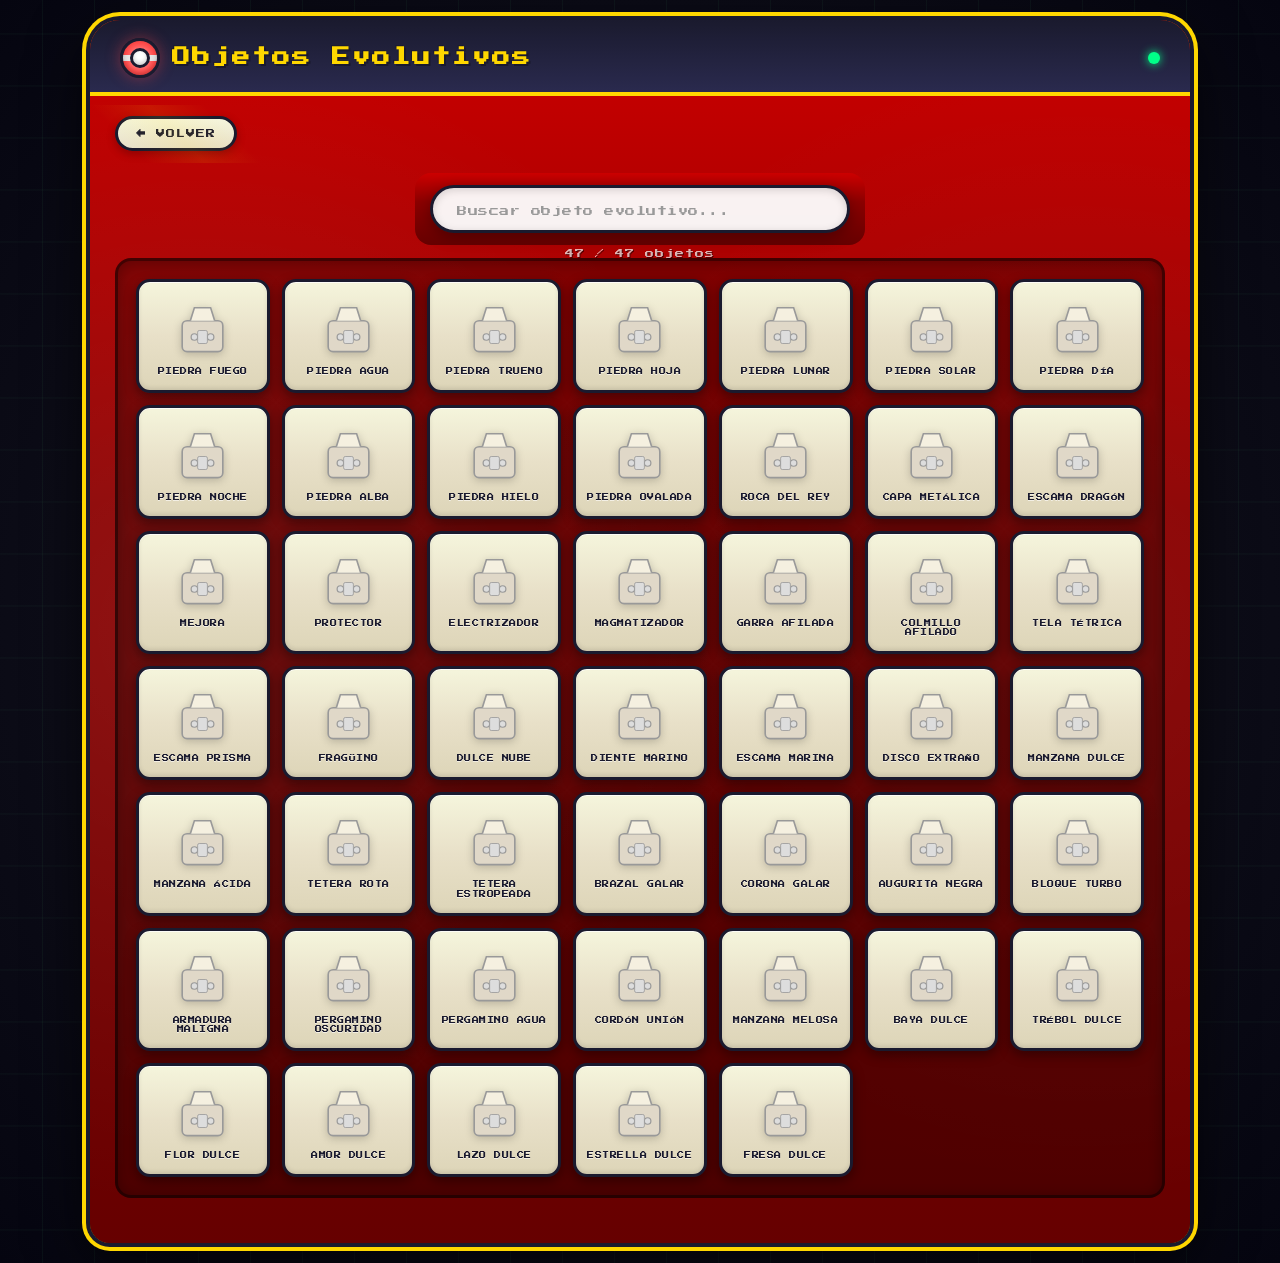
==== items.html @ 0aebc2f5 "objetos" ====
<!DOCTYPE html>
<html lang="es">

<head>
    <meta charset="UTF-8">
    <meta name="viewport" content="width=device-width, initial-scale=1.0">
    <title>Objetos Evolutivos</title>
    <link rel="preconnect" href="https://fonts.googleapis.com">
    <link rel="preconnect" href="https://fonts.gstatic.com" crossorigin>
    <link href="https://fonts.googleapis.com/css2?family=Press+Start+2P&family=Roboto:wght@400;700;900&display=swap" rel="stylesheet">
    <link rel="stylesheet" href="css/style.css">
</head>

<body>
    <main id="ContenedorPrincipal">
        <div id="ContenedorPokemon" class="item-page">
            <div class="pokedex-header">
                <div class="pokedex-logo">
                    <div class="pokeball-icon"></div>
                    <h1>Objetos Evolutivos</h1>
                </div>
                <div class="header-led"></div>
            </div>
            <div class="pokedex-content">
                <div class="toolbar">
                    <div class="toolbar-left">
                        <a href="index.html" class="toolbar-btn" id="btnVolver">&#8592; Volver</a>
                    </div>
                </div>

                <div class="buscador-contenedor buscador-contenedor-items">
                    <input type="text" id="buscadorItems" class="buscador" placeholder="Buscar objeto evolutivo...">
                    <button id="btnClearItemSearch" class="btn-clear-search oculto" title="Limpiar búsqueda">
                        <svg xmlns="http://www.w3.org/2000/svg" width="16" height="16" fill="currentColor" viewBox="0 0 16 16">
                            <path d="M8 15A7 7 0 1 1 8 1a7 7 0 0 1 0 14m0 1A8 8 0 1 0 8 0a8 8 0 0 0 0 16"/>
                            <path d="M4.646 4.646a.5.5 0 0 1 .708 0L8 7.293l2.646-2.647a.5.5 0 0 1 .708.708L8.707 8l2.647 2.646a.5.5 0 0 1-.708.708L8 8.707l-2.646 2.647a.5.5 0 0 1-.708-.708L7.293 8 4.646 5.354a.5.5 0 0 1 0-.708"/>
                        </svg>
                    </button>
                    <div id="itemSuggestions" class="autocomplete-sugerencias oculto"></div>
                </div>
                <div id="loadingItems" class="loading-spinner" style="display:none"></div>
                <div id="itemCount" class="pokemon-count"></div>
                <div id="galeriaItems" class="galeria-pokemon"></div>
                <div id="noItemResults" class="no-resultados oculto">No se encontraron objetos</div>
                <div id="resultadosItems" class="resultados-items" style="display:none"></div>
            </div>
        </div>
    </main>

    <script src="js/items.js" defer></script>
</body>

</html>
---- css/style.css ----
* {
    margin: 0;
    padding: 0;
    box-sizing: border-box;
}

body {
    font-family: 'Roboto', Arial, sans-serif;
    background-color: #0a0a15;
    background-image:
        linear-gradient(90deg, rgba(80, 200, 120, 0.06) 1px, transparent 1px),
        linear-gradient(rgba(80, 200, 120, 0.06) 1px, transparent 1px),
        radial-gradient(ellipse at 50% 55%, rgba(80, 200, 120, 0.05) 0%, transparent 60%),
        radial-gradient(ellipse at center, #1a1a2e 0%, #0f0f1a 50%, #050510 100%);
    background-size: 52px 52px, 52px 52px, 100% 100%, 100% 100%;
    background-position: center center, center center, center center, center center;
    background-repeat: repeat, repeat, no-repeat, no-repeat;
    min-height: 100vh;
    padding: 10px;
}

#ContenedorPrincipal {
    display: flex;
    justify-content: center;
    align-items: flex-start;
    min-height: 100vh;
    padding: 10px;
}

#ContenedorPokemon {
    background: linear-gradient(180deg, #cc0000 0%, #8b0000 40%, #660000 100%);
    border-radius: 30px 30px 20px 20px;
    padding: 0 0 25px 0;
    max-width: 1100px;
    width: 100%;
    box-shadow: 0 0 0 4px #1a1a2e, 0 0 0 8px #ffd700, 0 20px 60px rgba(0, 0, 0, 0.8);
    position: relative;
    overflow: clip;
    z-index: 1;
}

#ContenedorPokemon::before {
    content: '';
    position: absolute;
    top: 0;
    left: 0;
    right: 0;
    bottom: 0;
    background:
        radial-gradient(circle at 10% 50%, rgba(255, 255, 255, 0.08), transparent 50%),
        radial-gradient(circle at 90% 50%, rgba(255, 255, 255, 0.05), transparent 50%);
    pointer-events: none;
    z-index: 0;
}

/* === POKEDEX HEADER === */
.pokedex-header {
    background: linear-gradient(180deg, #1a1a2e 0%, #2a2a4e 100%);
    padding: 18px 30px 14px;
    display: flex;
    align-items: center;
    gap: 20px;
    border-bottom: 4px solid #ffd700;
    position: relative;
    z-index: 1;
}

.pokedex-logo {
    display: flex;
    align-items: center;
    gap: 12px;
    flex-shrink: 0;
}

.pokeball-icon {
    width: 40px;
    height: 40px;
    background: linear-gradient(180deg, #ff4444 40%, #e0e0e0 40% 60%, #ff4444 60%);
    border-radius: 50%;
    border: 3px solid #1a1a2e;
    position: relative;
    box-shadow: 0 0 15px rgba(255, 68, 68, 0.4), inset 0 -2px 4px rgba(0, 0, 0, 0.2);
    flex-shrink: 0;
}

.pokeball-icon::before {
    content: '';
    position: absolute;
    top: 50%;
    left: 50%;
    transform: translate(-50%, -50%);
    width: 14px;
    height: 14px;
    background: white;
    border-radius: 50%;
    border: 3px solid #1a1a2e;
    box-shadow: 0 0 8px rgba(255, 255, 255, 0.5), inset 0 -2px 4px rgba(0, 0, 0, 0.2);
}

.pokedex-header h1 {
    font-family: 'Press Start 2P', monospace;
    font-size: 18px;
    color: #ffd700;
    text-shadow: 2px 2px 0 #1a1a2e, -1px -1px 0 #1a1a2e;
    letter-spacing: 2px;
    line-height: 1.4;
}

.header-led {
    width: 12px;
    height: 12px;
    border-radius: 50%;
    background: #00ff88;
    box-shadow: 0 0 10px #00ff88;
    margin-left: auto;
    animation: ledPulse 2s ease-in-out infinite;
    flex-shrink: 0;
}

@keyframes ledPulse {

    0%,
    100% {
        opacity: 1;
        box-shadow: 0 0 10px #00ff88;
    }

    50% {
        opacity: 0.4;
        box-shadow: 0 0 5px #00ff88;
    }
}

/* === CONTENT AREA === */
.pokedex-content {
    padding: 20px 25px;
    position: relative;
    z-index: 1;
}

/* === SEARCH BAR === */
.buscador-contenedor {
    margin-bottom: 12px;
    text-align: center;
    position: sticky;
    top: 10px;
    z-index: 100;
    max-width: 450px;
    margin-left: auto;
    margin-right: auto;
    padding: 12px 15px;
    background: linear-gradient(180deg, #cc0000 0%, #8b0000 40%, #660000 100%);
    border-radius: 16px;
}

.buscador {
    width: 100%;
    padding: 14px 48px 14px 24px;
    font-size: 14px;
    font-family: 'Press Start 2P', monospace;
    border: 3px solid #1a1a2e;
    border-radius: 30px;
    background: rgba(255, 255, 255, 0.95);
    color: #1a1a2e;
    outline: none;
    transition: all 0.3s ease;
    box-shadow: inset 0 2px 8px rgba(0, 0, 0, 0.15), 0 4px 15px rgba(0, 0, 0, 0.3);
    letter-spacing: 0.5px;
}

.buscador:focus {
    border-color: #ffd700;
    box-shadow: inset 0 2px 8px rgba(0, 0, 0, 0.15), 0 0 25px rgba(255, 215, 0, 0.4);
    transform: scale(1.01);
}

.buscador::placeholder {
    color: #999;
    font-size: 10px;
}

.btn-clear-search {
    position: absolute;
    right: 10px;
    top: 50%;
    transform: translateY(-50%);
    background: none;
    border: none;
    color: #999;
    cursor: pointer;
    padding: 6px;
    border-radius: 50%;
    display: flex;
    align-items: center;
    justify-content: center;
    transition: all 0.2s ease;
    line-height: 1;
}

.btn-clear-search:hover {
    color: #cc0000;
    background: rgba(204, 0, 0, 0.1);
}

.btn-clear-search.oculto {
    display: none;
}

/* === TOOLBAR === */
.toolbar {
    display: flex;
    justify-content: space-between;
    align-items: center;
    gap: 10px;
    margin-bottom: 12px;
    flex-wrap: wrap;
}

.toolbar-left,
.toolbar-right {
    display: flex;
    align-items: center;
    gap: 8px;
    flex-wrap: wrap;
}

.toolbar-btn {
    font-family: 'Press Start 2P', monospace;
    font-size: 9px;
    padding: 10px 18px;
    border: 3px solid #1a1a2e;
    border-radius: 25px;
    background: linear-gradient(180deg, #f5f5dc 0%, #e8e0c8 100%);
    color: #1a1a2e;
    cursor: pointer;
    transition: all 0.25s ease;
    box-shadow: 0 3px 8px rgba(0, 0, 0, 0.25);
    letter-spacing: 1px;
    text-transform: uppercase;
    position: relative;
    overflow: visible;
    white-space: nowrap;
    display: inline-block;
    text-decoration: none;
}

.toolbar-btn::after {
    content: '';
    position: absolute;
    top: -50%;
    left: -50%;
    width: 200%;
    height: 200%;
    background: linear-gradient(45deg, transparent 30%, rgba(255, 215, 0, 0.1) 50%, transparent 70%);
    animation: cardShine 4s ease-in-out infinite;
    pointer-events: none;
}

.toolbar-btn:hover {
    transform: translateY(-3px);
    box-shadow: 0 6px 16px rgba(0, 0, 0, 0.35), 0 0 20px rgba(255, 215, 0, 0.15);
    border-color: #ffd700;
}

.toolbar-btn:active {
    transform: translateY(-1px);
}

.toolbar-btn.activo {
    background: linear-gradient(180deg, #ffd700 0%, #f0c000 100%);
    border-color: #ffd700;
    color: #1a1a2e;
    box-shadow: 0 3px 8px rgba(0, 0, 0, 0.25), 0 0 20px rgba(255, 215, 0, 0.3);
}

.toolbar-select {
    font-family: 'Press Start 2P', monospace;
    font-size: 11px;
    padding: 12px 22px;
    border: 3px solid #1a1a2e;
    border-radius: 25px;
    color: #1a1a2e;
    cursor: pointer;
    outline: none;
    transition: all 0.25s ease;
    box-shadow: 0 3px 8px rgba(0, 0, 0, 0.25), 0 0 20px rgba(255, 215, 0, 0.3);
    letter-spacing: 1px;
    text-transform: uppercase;
    max-width: 100%;
    min-width: 260px;
    padding-right: 22px;
    background: linear-gradient(180deg, #ffd700 0%, #f0c000 100%);
}

.toolbar-select:hover,
.toolbar-select:focus {
    border-color: #ffd700;
    box-shadow: 0 6px 16px rgba(0, 0, 0, 0.35), 0 0 30px rgba(255, 215, 0, 0.4);
    transform: translateY(-2px);
}

/* === TYPE FILTERS === */
.tipo-filtros {
    display: flex;
    flex-wrap: wrap;
    gap: 6px;
    margin-bottom: 14px;
    justify-content: center;
}

.tipo-filtro-badge {
    display: inline-block;
    padding: 5px 12px;
    border-radius: 20px;
    font-family: 'Press Start 2P', monospace;
    font-size: 7px;
    font-weight: bold;
    color: white;
    text-transform: uppercase;
    letter-spacing: 0.5px;
    border: 2px solid rgba(0, 0, 0, 0.3);
    cursor: pointer;
    transition: all 0.2s ease;
    text-shadow: 1px 1px 0 rgba(0, 0, 0, 0.4);
    opacity: 0.5;
    box-shadow: inset 0 -2px 0 rgba(0, 0, 0, 0.2);
}

.tipo-filtro-badge:hover {
    transform: scale(1.1);
    opacity: 0.8;
}

.tipo-filtro-badge.activo {
    opacity: 1;
    box-shadow: 0 0 12px rgba(255, 255, 255, 0.3), inset 0 -2px 0 rgba(0, 0, 0, 0.2);
}

.tipo-filtro-badge.todo {
    background: #666;
    opacity: 1;
}

.tipo-filtro-badge.todo.activo {
    background: #ffd700;
    color: #1a1a2e;
    border-color: #1a1a2e;
}

/* === LOADING SPINNER === */
.loading-spinner {
    display: none;
    width: 60px;
    height: 60px;
    margin: 40px auto;
    position: relative;
}

.loading-spinner::before {
    content: '';
    position: absolute;
    inset: 0;
    border-radius: 50%;
    background: linear-gradient(180deg, #ff4444 40%, #e0e0e0 40% 60%, #ff4444 60%);
    border: 3px solid #1a1a2e;
    animation: spin 0.8s linear infinite;
}

.loading-spinner::after {
    content: '';
    position: absolute;
    top: 50%;
    left: 50%;
    transform: translate(-50%, -50%);
    width: 18px;
    height: 18px;
    background: white;
    border-radius: 50%;
    border: 3px solid #1a1a2e;
    z-index: 1;
}

@keyframes spin {
    to {
        transform: rotate(360deg);
    }
}

/* === ITEM SEARCH SECTION === */
.item-section {
    margin-top: 30px;
    background: linear-gradient(180deg, #3a3a7a 0%, #2a2a5e 40%, #1a1a3e 100%);
    border-radius: 30px 30px 20px 20px;
    max-width: 1100px;
    width: 100%;
    box-shadow: 0 0 0 4px #1a1a2e, 0 0 0 8px #ffd700, 0 20px 60px rgba(0, 0, 0, 0.8);
    position: relative;
    overflow: clip;
    z-index: 1;
}

.buscador-contenedor-items {
    position: relative;
}

.autocomplete-sugerencias {
    position: absolute;
    top: 100%;
    left: 0;
    right: 0;
    background: white;
    border: 3px solid #1a1a2e;
    border-top: none;
    border-radius: 0 0 16px 16px;
    max-height: 220px;
    overflow-y: auto;
    z-index: 200;
    box-shadow: 0 8px 24px rgba(0, 0, 0, 0.4);
}

.autocomplete-sugerencias.oculto {
    display: none;
}

.autocomplete-item {
    padding: 10px 20px;
    cursor: pointer;
    font-family: 'Press Start 2P', monospace;
    font-size: 8px;
    color: #1a1a2e;
    text-transform: uppercase;
    letter-spacing: 0.5px;
    transition: background 0.15s;
    border-bottom: 1px solid #eee;
}

.autocomplete-item:last-child {
    border-bottom: none;
}

.autocomplete-item:hover,
.autocomplete-item.destacado {
    background: #ffd700;
}

.item-card {
    background: linear-gradient(180deg, #f5f5dc 0%, #e8e0c8 50%, #ddd5b8 100%);
    border: 3px solid #1a1a2e;
    border-radius: 14px;
    padding: 10px 6px 12px;
    text-align: center;
    cursor: pointer;
    position: relative;
    overflow: hidden;
    box-shadow: 0 4px 12px rgba(0, 0, 0, 0.4), inset 0 1px 0 rgba(255, 255, 255, 0.8), inset 0 -2px 4px rgba(0, 0, 0, 0.1);
    transition: transform 0.2s cubic-bezier(0.4, 0, 0.2, 1), border-color 0.2s ease, box-shadow 0.2s ease;
}

.item-card:hover {
    transform: translateY(-6px) scale(1.04);
    border-color: #ffd700;
    box-shadow: 0 12px 30px rgba(255, 215, 0, 0.3), 0 4px 12px rgba(0, 0, 0, 0.4), inset 0 1px 0 rgba(255, 255, 255, 0.8);
}

.item-card:active {
    transform: translateY(-2px) scale(1.02);
}

.item-card img {
    width: 85%;
    height: 65px;
    object-fit: contain;
    margin: 6px auto 4px;
    display: block;
    image-rendering: pixelated;
    filter: drop-shadow(0 2px 4px rgba(0, 0, 0, 0.2));
    transition: transform 0.3s ease;
}

.item-card:hover img {
    transform: scale(1.15) rotate(-3deg);
}

.item-card p {
    font-family: 'Press Start 2P', monospace;
    font-size: 7px;
    color: #1a1a2e;
    text-transform: uppercase;
    line-height: 1.3;
    margin: 4px 0 2px;
    text-shadow: 0 1px 0 rgba(255, 255, 255, 0.6);
    letter-spacing: 0.5px;
    word-break: break-word;
}

.item-card.activo {
    border-color: #ffd700;
    box-shadow: 0 0 20px rgba(255, 215, 0, 0.4), 0 4px 12px rgba(0, 0, 0, 0.4);
    background: linear-gradient(180deg, #fff8dc 0%, #f5e8b8 100%);
}

.resultados-items {
    background: rgba(0, 0, 0, 0.25);
    padding: 18px;
    border-radius: 16px;
    border: 3px solid rgba(0, 0, 0, 0.5);
    box-shadow: inset 0 2px 15px rgba(0, 0, 0, 0.3);
    min-height: 100px;
    margin-top: 14px;
}

.item-result {
    background: linear-gradient(180deg, #f5f5dc 0%, #e8e0c8 100%);
    border: 3px solid #1a1a2e;
    border-radius: 14px;
    padding: 20px;
    text-align: center;
    box-shadow: 0 4px 12px rgba(0, 0, 0, 0.4);
}

.item-result-header {
    display: flex;
    align-items: center;
    justify-content: center;
    gap: 14px;
    margin-bottom: 18px;
    flex-wrap: wrap;
}

.item-result-header img {
    width: 56px;
    height: 56px;
    object-fit: contain;
    image-rendering: pixelated;
    filter: drop-shadow(0 2px 4px rgba(0, 0, 0, 0.2));
}

.item-result-header h3 {
    font-family: 'Press Start 2P', monospace;
    font-size: 12px;
    color: #1a1a2e;
    text-transform: uppercase;
    letter-spacing: 1px;
    line-height: 1.4;
}

.item-evo-subtitulo {
    font-family: 'Press Start 2P', monospace;
    font-size: 8px;
    color: #cc0000;
    margin-bottom: 14px;
    text-transform: uppercase;
    letter-spacing: 0.5px;
}

.item-evo-list {
    display: flex;
    flex-direction: column;
    gap: 10px;
    align-items: center;
}

.item-evo-pair {
    display: flex;
    align-items: center;
    gap: 14px;
    background: rgba(255, 255, 255, 0.85);
    border: 2px solid #ddd5b8;
    border-radius: 12px;
    padding: 10px 20px;
    width: 100%;
    max-width: 420px;
    justify-content: center;
    transition: all 0.2s ease;
    cursor: pointer;
    box-shadow: 0 2px 6px rgba(0, 0, 0, 0.1);
}

.item-evo-pair:hover {
    border-color: #ffd700;
    transform: translateY(-2px);
    box-shadow: 0 4px 12px rgba(255, 215, 0, 0.2);
}

.item-evo-pair .evo-sprite {
    width: 54px;
    height: 54px;
    object-fit: contain;
    image-rendering: pixelated;
    filter: drop-shadow(0 1px 3px rgba(0, 0, 0, 0.15));
}

.item-evo-pair .evo-name {
    font-family: 'Press Start 2P', monospace;
    font-size: 7px;
    color: #1a1a2e;
    text-transform: uppercase;
    line-height: 1.3;
    text-align: center;
    min-width: 60px;
}

.item-evo-pair .evo-arrow {
    font-size: 22px;
    color: #cc0000;
    font-weight: 900;
    flex-shrink: 0;
}

.item-no-evo {
    font-family: 'Press Start 2P', monospace;
    font-size: 8px;
    color: #999;
    text-transform: uppercase;
    padding: 20px;
}

@media (prefers-reduced-motion: reduce) {

    .pokemon-item::before,
    .pokemon-item:hover img,
    .btn-shiny,
    .toolbar-btn::after,
    .pokedex-header .header-led,
    .modal-header-led {
        animation: none !important;
        transition: none !important;
    }
}

/* === GALLERY === */
.galeria-pokemon {
    display: grid;
    grid-template-columns: repeat(auto-fill, minmax(130px, 1fr));
    gap: 12px;
    background: rgba(0, 0, 0, 0.25);
    padding: 18px;
    border-radius: 16px;
    border: 3px solid rgba(0, 0, 0, 0.5);
    box-shadow: inset 0 2px 15px rgba(0, 0, 0, 0.3);
    min-height: 200px;
}

/* === POKEMON CARD === */
.pokemon-item {
    background: linear-gradient(180deg, #f5f5dc 0%, #e8e0c8 50%, #ddd5b8 100%);
    border: 3px solid #1a1a2e;
    border-radius: 14px;
    padding: 8px 6px 10px;
    text-align: center;
    cursor: pointer;
    position: relative;
    overflow: hidden;
    content-visibility: auto;
    contain-intrinsic-size: 150px;
    contain: layout style paint;
    box-shadow:
        0 4px 12px rgba(0, 0, 0, 0.4),
        inset 0 1px 0 rgba(255, 255, 255, 0.8),
        inset 0 -2px 4px rgba(0, 0, 0, 0.1);
    transition: transform 0.2s cubic-bezier(0.4, 0, 0.2, 1), border-color 0.2s ease, box-shadow 0.2s ease;
    will-change: transform;
}

.pokemon-item::before {
    content: '';
    position: absolute;
    top: -50%;
    left: -50%;
    width: 200%;
    height: 200%;
    background: linear-gradient(45deg,
            transparent 30%,
            rgba(255, 215, 0, 0.08) 50%,
            transparent 70%);
    animation: cardShine 4s ease-in-out infinite;
    pointer-events: none;
}

@keyframes cardShine {
    0% {
        transform: translateX(-100%) rotate(45deg);
    }

    20%,
    100% {
        transform: translateX(100%) rotate(45deg);
    }
}

.pokemon-item:hover {
    transform: translateY(-6px) scale(1.04);
    border-color: #ffd700;
    box-shadow:
        0 12px 30px rgba(255, 215, 0, 0.3),
        0 4px 12px rgba(0, 0, 0, 0.4),
        inset 0 1px 0 rgba(255, 255, 255, 0.8);
}

.pokemon-item:active {
    transform: translateY(-2px) scale(1.02);
}

.pokemon-item img {
    width: 85%;
    height: 75px;
    object-fit: contain;
    margin: 4px auto 2px;
    display: block;
    image-rendering: pixelated;
    transition: transform 0.3s ease;
    filter: drop-shadow(0 2px 4px rgba(0, 0, 0, 0.2));
}

.pokemon-item:hover img {
    transform: scale(1.2) rotate(-3deg);
}

.pokemon-item p {
    font-family: 'Press Start 2P', monospace;
    font-size: 7px;
    color: #1a1a2e;
    text-transform: uppercase;
    line-height: 1.3;
    margin-bottom: 2px;
    text-shadow: 0 1px 0 rgba(255, 255, 255, 0.6);
    letter-spacing: 0.5px;
    word-break: break-word;
}

.pokemon-id {
    display: inline-block;
    font-family: 'Roboto', Arial, sans-serif;
    font-size: 10px;
    font-weight: 900;
    color: #cc0000;
    background: rgba(255, 255, 255, 0.7);
    padding: 2px 10px;
    border-radius: 20px;
    border: 2px solid #1a1a2e;
    margin-top: 2px;
    letter-spacing: 0.5px;
}



.pokemon-fav {
    position: absolute;
    top: 4px;
    right: 4px;
    font-size: 20px;
    cursor: pointer;
    z-index: 2;
    color: #ccc;
    text-shadow: 0 1px 2px rgba(0, 0, 0, 0.3);
    transition: all 0.2s ease;
    background: none;
    border: none;
    padding: 2px;
    line-height: 1;
}

.pokemon-fav:hover {
    transform: scale(1.3);
}

.pokemon-fav.fav-activo {
    color: #ffd700;
    text-shadow: 0 0 8px rgba(255, 215, 0, 0.5);
}

.pokemon-rareza-badge {
    position: absolute;
    bottom: 4px;
    right: 4px;
    font-size: 16px;
    z-index: 2;
    pointer-events: none;
    filter: drop-shadow(0 1px 2px rgba(0, 0, 0, 0.5));
    line-height: 1;
}

.pokemon-compare-check {
    position: absolute;
    top: 4px;
    left: 4px;
    width: 18px;
    height: 18px;
    border-radius: 50%;
    border: 2px solid #1a1a2e;
    background: white;
    cursor: pointer;
    z-index: 2;
    display: none;
    align-items: center;
    justify-content: center;
    font-size: 10px;
    font-weight: bold;
    color: white;
    transition: all 0.2s ease;
}

.pokemon-compare-check.seleccionado {
    background: #ffd700;
    border-color: #ffd700;
}

.modo-comparar .pokemon-compare-check {
    display: flex;
}

/* === NO RESULTS === */
.no-resultados {
    text-align: center;
    padding: 50px 20px;
    color: rgba(255, 255, 255, 0.6);
    font-family: 'Press Start 2P', monospace;
    font-size: 11px;
    text-transform: uppercase;
    letter-spacing: 2px;
    background: rgba(0, 0, 0, 0.3);
    border-radius: 12px;
    margin-top: 10px;
    border: 2px solid rgba(255, 255, 255, 0.1);
}

.no-resultados.oculto {
    display: none;
}

/* === POKEMON COUNT === */
.pokemon-count {
    text-align: center;
    margin-top: 14px;
    color: rgba(255, 255, 255, 0.7);
    font-family: 'Press Start 2P', monospace;
    font-size: 9px;
    letter-spacing: 1px;
    text-shadow: 1px 1px 0 rgba(0, 0, 0, 0.5);
}

/* === COMPARE BAR === */
.compare-bar {
    position: fixed;
    bottom: 0;
    left: 0;
    right: 0;
    background: linear-gradient(180deg, #1a1a2e, #2a2a4e);
    border-top: 4px solid #ffd700;
    padding: 12px 24px;
    display: flex;
    align-items: center;
    justify-content: center;
    gap: 20px;
    z-index: 999;
    box-shadow: 0 -4px 20px rgba(0, 0, 0, 0.5);
}

.compare-bar.oculto {
    display: none;
}

.compare-slots {
    display: flex;
    align-items: center;
    gap: 12px;
}

.compare-slot {
    width: 80px;
    height: 80px;
    border: 3px dashed rgba(255, 255, 255, 0.3);
    border-radius: 12px;
    display: flex;
    align-items: center;
    justify-content: center;
    background: rgba(0, 0, 0, 0.3);
    position: relative;
    overflow: hidden;
}

.compare-slot img {
    width: 100%;
    height: 100%;
    object-fit: contain;
}

.compare-slot-placeholder {
    color: rgba(255, 255, 255, 0.3);
    font-family: 'Press Start 2P', monospace;
    font-size: 16px;
}

.compare-vs {
    font-family: 'Press Start 2P', monospace;
    font-size: 16px;
    color: #ffd700;
    font-weight: bold;
    text-shadow: 2px 2px 0 #1a1a2e;
}

.compare-go {
    font-family: 'Press Start 2P', monospace;
    font-size: 9px;
    padding: 10px 20px;
    border: 3px solid #1a1a2e;
    border-radius: 20px;
    background: linear-gradient(180deg, #ffd700, #ffaa00);
    color: #1a1a2e;
    cursor: pointer;
    transition: all 0.2s ease;
    text-transform: uppercase;
}

.compare-go:hover {
    transform: scale(1.05);
    box-shadow: 0 0 20px rgba(255, 215, 0, 0.4);
}

.compare-go.oculto {
    display: none;
}

.compare-close {
    font-size: 28px;
    color: #ffd700;
    background: none;
    border: none;
    cursor: pointer;
    position: absolute;
    right: 16px;
    top: 50%;
    transform: translateY(-50%);
    line-height: 1;
}

.compare-close:hover {
    color: white;
}

/* === COMPARE MODAL === */
.compare-modal-content {
    max-width: 900px !important;
}

.compare-body {
    display: flex;
    gap: 20px;
    padding: 20px;
}

.compare-col {
    flex: 1;
    background: rgba(255, 255, 255, 0.92);
    border-radius: 14px;
    border: 3px solid #1a1a2e;
    padding: 16px;
}

.compare-col h3 {
    font-family: 'Press Start 2P', monospace;
    font-size: 10px;
    color: #cc0000;
    text-align: center;
    margin-bottom: 12px;
    text-transform: uppercase;
}

.compare-col img {
    display: block;
    margin: 0 auto 10px;
    width: 120px;
    height: 120px;
    object-fit: contain;
    image-rendering: pixelated;
}

.compare-col p {
    font-size: 11px;
    color: #444;
    margin: 4px 0;
    font-weight: 700;
}

.compare-col .stat-item {
    margin-bottom: 4px;
}

/* === MODAL OVERLAY === */
.modal {
    display: flex;
    position: fixed;
    z-index: 1000;
    left: 0;
    top: 0;
    width: 100%;
    height: 100%;
    background: rgba(0, 0, 0, 0.85);
    align-items: center;
    justify-content: center;
    padding: 20px;
    backdrop-filter: blur(8px);
}

.modal.oculto {
    display: none;
}

/* === MODAL CONTENT - POKEDEX STYLE === */
.modal-contenido {
    background: linear-gradient(180deg, #cc0000 0%, #8b0000 100%);
    border-radius: 24px;
    max-width: 640px;
    width: 100%;
    position: relative;
    box-shadow:
        0 0 0 4px #1a1a2e,
        0 0 0 8px #ffd700,
        0 30px 80px rgba(0, 0, 0, 0.9);
    animation: modalPop 0.4s cubic-bezier(0.34, 1.56, 0.64, 1);
    max-height: 90vh;
    overflow-y: auto;
    border: none;
}

@keyframes modalPop {
    from {
        transform: scale(0.6) translateY(40px);
        opacity: 0;
    }

    to {
        transform: scale(1) translateY(0);
        opacity: 1;
    }
}

.modal-contenido::-webkit-scrollbar {
    width: 8px;
}

.modal-contenido::-webkit-scrollbar-track {
    background: rgba(0, 0, 0, 0.2);
    border-radius: 4px;
}

.modal-contenido::-webkit-scrollbar-thumb {
    background: #ffd700;
    border-radius: 4px;
    border: 2px solid #1a1a2e;
}

/* Modal Header */
.modal-header {
    background: linear-gradient(180deg, #1a1a2e 0%, #2a2a4e 100%);
    padding: 10px 16px;
    display: flex;
    align-items: center;
    gap: 8px;
    border-bottom: 4px solid #ffd700;
    position: sticky;
    top: 0;
    z-index: 5;
    border-radius: 20px 20px 0 0;
}

.modal-header-led {
    width: 14px;
    height: 14px;
    border-radius: 50%;
    background: #ff4444;
    box-shadow: 0 0 12px #ff4444;
    flex-shrink: 0;
    animation: ledPulse 2s ease-in-out infinite;
}

.modal-header-bar {
    flex: 1;
    height: 4px;
    background: rgba(255, 255, 255, 0.2);
    border-radius: 2px;
}

.nav-btn,
.cerrar-btn {
    background: rgba(255, 255, 255, 0.08);
    border: 2px solid rgba(255, 215, 0, 0.4);
    color: #ffd700;
    width: 36px;
    height: 36px;
    border-radius: 50%;
    cursor: pointer;
    display: flex;
    align-items: center;
    justify-content: center;
    transition: all 0.2s ease;
    flex-shrink: 0;
    line-height: 1;
}

.nav-btn:hover,
.cerrar-btn:hover {
    background: rgba(255, 215, 0, 0.2);
    border-color: #ffd700;
    transform: scale(1.15);
    box-shadow: 0 0 15px rgba(255, 215, 0, 0.3);
}

/* Modal Name */
.modal-contenido>h2 {
    margin: 16px 20px 14px;
    color: #ffd700;
    text-transform: uppercase;
    text-align: center;
    font-family: 'Press Start 2P', monospace;
    font-size: 16px;
    text-shadow: 3px 3px 0 #1a1a2e, -1px -1px 0 #1a1a2e;
    letter-spacing: 2px;
    line-height: 1.4;
    word-break: break-word;
}

/* Modal Body - Pokemon Display */
.modal-body {
    display: flex;
    gap: 16px;
    align-items: flex-start;
    margin: 0 20px;
    background: linear-gradient(180deg, #f5f5dc 0%, #e8e0c8 100%);
    padding: 16px;
    border-radius: 16px;
    border: 4px solid #1a1a2e;
    box-shadow: inset 0 2px 10px rgba(0, 0, 0, 0.15), 0 4px 15px rgba(0, 0, 0, 0.3);
    position: relative;
    overflow: hidden;
}

.modal-body::before {
    content: '';
    position: absolute;
    top: -50%;
    left: -50%;
    width: 200%;
    height: 200%;
    background: linear-gradient(45deg, transparent 30%, rgba(255, 215, 0, 0.05) 50%, transparent 70%);
    animation: cardShine 4s ease-in-out infinite;
    pointer-events: none;
}

.modal-img-wrapper {
    position: relative;
    flex-shrink: 0;
    display: inline-block;
}

.modal-body img {
    width: 160px;
    height: 160px;
    object-fit: contain;
    background: rgba(255, 255, 255, 0.9);
    border-radius: 12px;
    padding: 10px;
    border: 3px solid #1a1a2e;
    image-rendering: pixelated;
    flex-shrink: 0;
    box-shadow: inset 0 2px 8px rgba(0, 0, 0, 0.1);
    transition: transform 0.3s ease;
    display: block;
}

.modal-body img:hover {
    transform: scale(1.05);
}

.btn-shiny {
    position: absolute;
    bottom: 8px;
    right: 8px;
    width: 36px;
    height: 36px;
    border-radius: 50%;
    border: 3px solid #1a1a2e;
    background: linear-gradient(135deg, #ffd700, #ffaa00);
    cursor: pointer;
    font-size: 16px;
    display: flex;
    align-items: center;
    justify-content: center;
    box-shadow: 0 2px 8px rgba(0, 0, 0, 0.4);
    transition: all 0.3s ease;
    z-index: 2;
}

.btn-shiny:hover {
    transform: scale(1.2);
    box-shadow: 0 0 20px rgba(255, 215, 0, 0.6), 0 2px 8px rgba(0, 0, 0, 0.4);
}

.btn-shiny.activo {
    background: linear-gradient(135deg, #ff69b4, #ff1493);
    box-shadow: 0 0 20px rgba(255, 105, 180, 0.5), 0 2px 8px rgba(0, 0, 0, 0.4);
}

.btn-shiny.oculto {
    display: none;
}

.btn-fav {
    position: absolute;
    top: 8px;
    right: 8px;
    width: 36px;
    height: 36px;
    border-radius: 50%;
    border: 3px solid #1a1a2e;
    background: white;
    cursor: pointer;
    font-size: 16px;
    display: flex;
    align-items: center;
    justify-content: center;
    box-shadow: 0 2px 8px rgba(0, 0, 0, 0.4);
    transition: all 0.3s ease;
    z-index: 2;
    color: #ccc;
    line-height: 1;
}

.btn-fav:hover {
    transform: scale(1.2);
}

.btn-fav.fav-activo {
    color: #ffd700;
    background: #1a1a2e;
    border-color: #ffd700;
    box-shadow: 0 0 15px rgba(255, 215, 0, 0.4);
}

.info-pokemon {
    flex: 1;
    min-width: 0;
}

.info-pokemon p {
    margin: 7px 0;
    font-size: 12px;
    color: #1a1a2e;
    font-weight: 900;
    text-transform: uppercase;
    word-break: break-word;
    letter-spacing: 0.5px;
}

.info-pokemon strong {
    color: #cc0000;
    font-size: 11px;
    margin-right: 2px;
}

/* === TYPE BADGES === */
.tipo-badge {
    display: inline-block;
    padding: 4px 14px;
    border-radius: 20px;
    font-size: 11px;
    font-weight: 900;
    color: white;
    text-transform: uppercase;
    letter-spacing: 1px;
    border: 2px solid rgba(0, 0, 0, 0.3);
    margin: 2px 3px;
    text-shadow: 1px 1px 0 rgba(0, 0, 0, 0.4);
    box-shadow: inset 0 -2px 0 rgba(0, 0, 0, 0.2);
}

/* === SECTIONS === */
.stats-seccion,
.habilidades-seccion,
.efectividad-seccion,
.evoluciones-seccion,
.formas-seccion,
.movimientos-seccion,
.cries-seccion {
    margin: 14px 20px 0;
    padding: 16px 18px;
    background: rgba(255, 255, 255, 0.92);
    border-radius: 14px;
    border: 3px solid #1a1a2e;
    box-shadow: inset 0 2px 6px rgba(0, 0, 0, 0.08), 0 4px 12px rgba(0, 0, 0, 0.15);
}

.stats-seccion h3,
.habilidades-seccion h3,
.efectividad-seccion h3,
.evoluciones-seccion h3,
.formas-seccion h3,
.movimientos-seccion h3,
.cries-seccion h3 {
    font-family: 'Press Start 2P', monospace;
    font-size: 10px;
    color: #cc0000;
    margin-bottom: 14px;
    text-transform: uppercase;
    letter-spacing: 1px;
    display: flex;
    align-items: center;
    gap: 10px;
}

.stats-seccion h3::after,
.habilidades-seccion h3::after,
.efectividad-seccion h3::after,
.evoluciones-seccion h3::after,
.formas-seccion h3::after,
.movimientos-seccion h3::after,
.cries-seccion h3::after {
    content: '';
    flex: 1;
    height: 3px;
    background: linear-gradient(90deg, #cc0000, transparent);
    border-radius: 2px;
}

/* === STATS === */
.stat-item {
    display: flex;
    align-items: center;
    gap: 8px;
    margin-bottom: 6px;
}

.stat-nombre {
    font-family: 'Press Start 2P', monospace;
    font-size: 7px;
    font-weight: bold;
    color: #555;
    min-width: 80px;
    text-align: right;
    letter-spacing: 0.5px;
}

.stat-valor {
    font-size: 13px;
    font-weight: 900;
    color: #cc0000;
    min-width: 32px;
    text-align: right;
    font-family: 'Roboto', Arial, sans-serif;
}

.stat-barra {
    flex: 1;
    height: 16px;
    background-color: #e0e0e0;
    border-radius: 8px;
    border: 2px solid #1a1a2e;
    overflow: hidden;
    box-shadow: inset 0 1px 3px rgba(0, 0, 0, 0.2);
}

.stat-barra-relleno {
    height: 100%;
    border-radius: 6px;
    transition: width 0.8s cubic-bezier(0.4, 0, 0.2, 1);
}

/* === RADAR CHART === */
.radar-wrapper {
    display: flex;
    justify-content: center;
    margin-top: 14px;
}

#radarChart {
    max-width: 200px;
    max-height: 200px;
}

/* === ABILITIES === */
.habilidad-item {
    margin-bottom: 14px;
    padding-bottom: 14px;
    border-bottom: 2px dashed #ddd;
}

.habilidad-item:last-child {
    margin-bottom: 0;
    padding-bottom: 0;
    border-bottom: none;
}

.habilidad-titulo {
    font-family: 'Press Start 2P', monospace;
    font-size: 8px;
    font-weight: bold;
    color: #cc0000;
    text-transform: uppercase;
    letter-spacing: 0.5px;
    margin-bottom: 6px;
    line-height: 1.4;
}

.habilidad-desc {
    font-size: 13px;
    color: #555;
    line-height: 1.6;
    font-family: 'Roboto', Arial, sans-serif;
    font-weight: 400;
}

/* === EFFECTIVENESS === */
.efectividad-grid {
    display: grid;
    grid-template-columns: repeat(auto-fill, minmax(100px, 1fr));
    gap: 6px;
}

.efectividad-item {
    display: flex;
    align-items: center;
    gap: 6px;
    padding: 4px 8px;
    border-radius: 8px;
    font-size: 10px;
    font-weight: 700;
    text-transform: uppercase;
    letter-spacing: 0.5px;
}

.efectividad-item .tipo-badge {
    font-size: 8px;
    padding: 2px 8px;
    margin: 0;
    flex-shrink: 0;
}

.efectividad-item .efectividad-mult {
    font-family: 'Press Start 2P', monospace;
    font-size: 8px;
    margin-left: auto;
}

.efectividad-debil {
    background: rgba(244, 67, 54, 0.15);
    border: 1px solid rgba(244, 67, 54, 0.3);
}

.efectividad-resist {
    background: rgba(76, 175, 80, 0.15);
    border: 1px solid rgba(76, 175, 80, 0.3);
}

.efectividad-inmune {
    background: rgba(158, 158, 158, 0.2);
    border: 1px solid rgba(158, 158, 158, 0.4);
    color: #999;
}

.efectividad-neutro {
    display: none;
}

/* === EVOLUTION CHAIN === */
.evoluciones-lista {
    display: flex;
    align-items: center;
    justify-content: center;
    flex-wrap: wrap;
    gap: 6px;
}

.evo-item {
    display: flex;
    flex-direction: column;
    align-items: center;
    gap: 4px;
    text-decoration: none;
    cursor: pointer;
    padding: 8px 10px;
    border-radius: 12px;
    transition: all 0.3s ease;
    background: linear-gradient(180deg, #f5f5dc 0%, #e8e0c8 100%);
    border: 3px solid #1a1a2e;
    min-width: 80px;
    box-shadow: 0 3px 8px rgba(0, 0, 0, 0.2);
}

.evo-item:hover {
    transform: translateY(-4px) scale(1.05);
    border-color: #ffd700;
    box-shadow: 0 8px 20px rgba(255, 215, 0, 0.3), 0 3px 8px rgba(0, 0, 0, 0.2);
}

.evo-item img {
    width: 60px;
    height: 60px;
    object-fit: contain;
    image-rendering: pixelated;
    filter: drop-shadow(0 2px 4px rgba(0, 0, 0, 0.2));
}

.evo-item span {
    font-family: 'Press Start 2P', monospace;
    font-size: 6px;
    font-weight: bold;
    color: #1a1a2e;
    text-transform: uppercase;
    text-align: center;
    line-height: 1.3;
}

.evo-flecha {
    font-size: 28px;
    color: #cc0000;
    font-weight: 900;
    text-shadow: 1px 1px 0 rgba(0, 0, 0, 0.2);
}

.evo-grupo-flecha {
    display: flex;
    flex-direction: column;
    align-items: center;
    gap: 2px;
}

.evo-detalle {
    font-family: 'Press Start 2P', monospace;
    font-size: 9px;
    color: #cc0000;
    text-transform: uppercase;
    text-align: center;
    line-height: 1.4;
    text-shadow: 0 1px 2px rgba(0, 0, 0, 0.3);
    white-space: nowrap;
}

.evo-placeholder {
    font-size: 13px;
    color: #999;
    font-style: italic;
    font-family: 'Roboto', Arial, sans-serif;
}

/* === ALTERNATE FORMS === */
.formas-lista {
    display: flex;
    flex-wrap: wrap;
    gap: 8px;
    justify-content: center;
}

.forma-item {
    display: flex;
    flex-direction: column;
    align-items: center;
    gap: 4px;
    cursor: pointer;
    padding: 8px;
    border-radius: 12px;
    transition: all 0.3s ease;
    background: linear-gradient(180deg, #f5f5dc 0%, #e8e0c8 100%);
    border: 2px solid #1a1a2e;
    min-width: 70px;
}

.forma-item:hover {
    transform: translateY(-4px);
    border-color: #ffd700;
}

.forma-item img {
    width: 50px;
    height: 50px;
    object-fit: contain;
    image-rendering: pixelated;
}

.forma-item span {
    font-family: 'Press Start 2P', monospace;
    font-size: 5px;
    color: #1a1a2e;
    text-transform: uppercase;
    text-align: center;
    line-height: 1.3;
}

/* === MOVES === */
.movimientos-lista {
    display: flex;
    flex-wrap: wrap;
    gap: 6px;
}

.movimiento-chip {
    background: linear-gradient(180deg, #f5f5dc 0%, #e8e0c8 100%);
    border: 2px solid #1a1a2e;
    border-radius: 20px;
    padding: 5px 14px;
    font-family: 'Press Start 2P', monospace;
    font-size: 7px;
    font-weight: bold;
    color: #1a1a2e;
    text-transform: uppercase;
    letter-spacing: 0.5px;
    cursor: pointer;
    transition: all 0.2s ease;
    box-shadow: 0 2px 4px rgba(0, 0, 0, 0.15);
}

.movimiento-chip:hover {
    background: linear-gradient(180deg, #ffd700 0%, #ffcc00 100%);
    transform: scale(1.08);
    box-shadow: 0 4px 10px rgba(255, 215, 0, 0.3);
}

/* === MOVE DETAIL === */
.move-detalle {
    margin-top: 12px;
    padding: 12px 16px;
    background: rgba(255, 255, 255, 0.9);
    border-radius: 10px;
    border: 2px solid #1a1a2e;
}

.move-detalle.oculto {
    display: none;
}

.move-detalle-titulo {
    font-family: 'Press Start 2P', monospace;
    font-size: 9px;
    font-weight: bold;
    color: #cc0000;
    text-transform: uppercase;
    letter-spacing: 0.5px;
    margin-bottom: 6px;
}

.move-detalle-desc {
    font-size: 13px;
    color: #555;
    line-height: 1.6;
    font-family: 'Roboto', Arial, sans-serif;
}

/* === CRIES === */
.cries-seccion audio {
    width: 100%;
    height: 40px;
    border-radius: 8px;
}

.cries-seccion audio::-webkit-media-controls-panel {
    background: #f5f5dc;
}

/* === DESCRIPTION === */
.descripcion-pokemon {
    margin: 14px 20px 20px;
    padding: 16px 18px;
    background: rgba(255, 255, 255, 0.92);
    border-radius: 14px;
    border: 3px solid #1a1a2e;
}

.descripcion-pokemon p {
    font-size: 14px;
    color: #444;
    line-height: 1.8;
    margin: 0;
    font-family: 'Roboto', Arial, sans-serif;
    font-weight: 400;
}

/* === RESPONSIVE === */
@media (max-width: 600px) {
    .pokedex-header {
        padding: 12px 16px 10px;
        flex-wrap: wrap;
    }

    .pokedex-header h1 {
        font-size: 12px;
    }

    .pokeball-icon {
        width: 30px;
        height: 30px;
    }

    .pokedex-content {
        padding: 14px 12px;
    }

    #ContenedorPokemon {
        border-radius: 20px 20px 16px 16px;
    }

    .galeria-pokemon {
        grid-template-columns: repeat(auto-fill, minmax(100px, 1fr));
        padding: 12px;
        gap: 10px;
    }

    .pokemon-item img {
        height: 60px;
    }

    .modal-body {
        flex-direction: column;
        align-items: center;
        text-align: center;
    }

    .modal-body img {
        width: 120px;
        height: 120px;
    }

    .modal-contenido {
        max-width: 100%;
        border-radius: 16px;
        box-shadow: 0 0 0 3px #1a1a2e, 0 0 0 6px #ffd700, 0 20px 60px rgba(0, 0, 0, 0.9);
    }

    .modal-contenido>h2 {
        font-size: 12px;
        margin: 12px 14px 10px;
    }

    .stat-nombre {
        min-width: 60px;
        font-size: 6px;
    }

    .info-pokemon p {
        font-size: 11px;
    }

    .evo-item {
        min-width: 60px;
        padding: 6px;
    }

    .evo-item img {
        width: 44px;
        height: 44px;
    }

    .buscador {
        font-size: 10px;
        padding: 12px 40px 12px 18px;
    }

    .buscador::placeholder {
        font-size: 8px;
    }

    .toolbar {
        flex-direction: column;
        align-items: stretch;
    }

    .toolbar-left,
    .toolbar-right {
        justify-content: center;
    }

    .toolbar-select {
        max-width: 140px;
        font-size: 6px;
    }

    .compare-slots {
        gap: 8px;
    }

    .compare-slot {
        width: 60px;
        height: 60px;
    }

    .compare-body {
        flex-direction: column;
    }

    .efectividad-grid {
        grid-template-columns: repeat(auto-fill, minmax(80px, 1fr));
    }
}

@media (max-width: 400px) {
    .galeria-pokemon {
        grid-template-columns: repeat(auto-fill, minmax(85px, 1fr));
        padding: 10px;
        gap: 8px;
    }

    .pokemon-item p {
        font-size: 6px;
    }

    .pokedex-header h1 {
        font-size: 10px;
    }

    .compare-slot {
        width: 50px;
        height: 50px;
    }

    .compare-vs {
        font-size: 12px;
    }
}
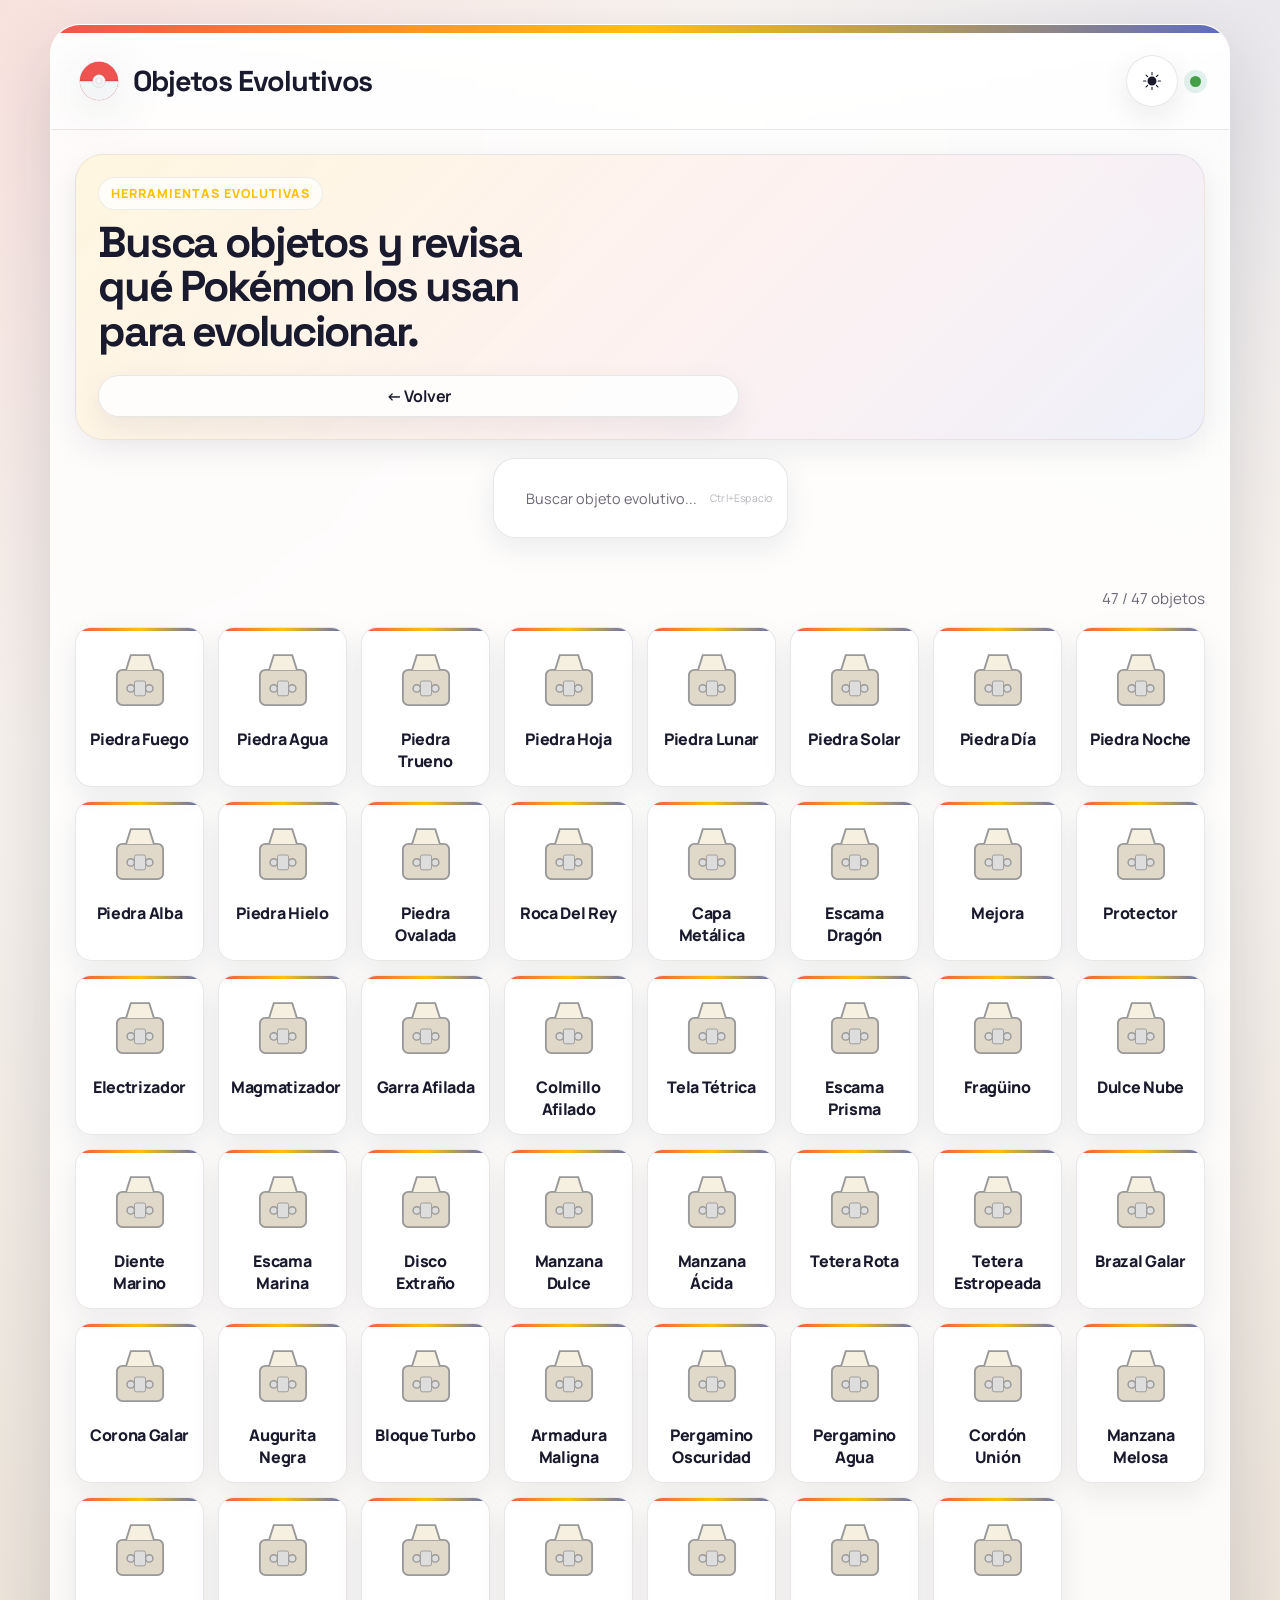
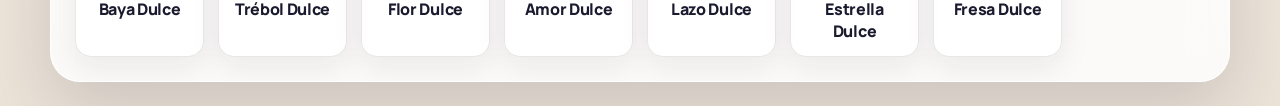
==== commit efe8689c: "Modificación al completo" ====
--- a/items.html
+++ b/items.html
@@ -4,10 +4,7 @@
 <head>
     <meta charset="UTF-8">
     <meta name="viewport" content="width=device-width, initial-scale=1.0">
-    <title>Objetos Evolutivos</title>
-    <link rel="preconnect" href="https://fonts.googleapis.com">
-    <link rel="preconnect" href="https://fonts.gstatic.com" crossorigin>
-    <link href="https://fonts.googleapis.com/css2?family=Press+Start+2P&family=Roboto:wght@400;700;900&display=swap" rel="stylesheet">
+    <title>Atlas Pokédex | Objetos Evolutivos</title>
     <link rel="stylesheet" href="css/style.css">
 </head>
 
@@ -16,38 +13,56 @@
         <div id="ContenedorPokemon" class="item-page">
             <div class="pokedex-header">
                 <div class="pokedex-logo">
-                    <div class="pokeball-icon"></div>
+                    <svg class="pokeball-icon" viewBox="0 0 100 100" width="40" height="40">
+                        <circle cx="50" cy="50" r="48" fill="#ef5350" stroke="rgba(24,32,42,0.12)" stroke-width="2"/>
+                        <path d="M2 50 A48 48 0 0 0 98 50" fill="#f4f5f7"/>
+                        <rect x="2" y="47" width="96" height="6" fill="rgba(24,32,42,0.12)"/>
+                        <circle cx="50" cy="50" r="16" fill="#f4f5f7" stroke="rgba(24,32,42,0.12)" stroke-width="2"/>
+                        <circle cx="50" cy="50" r="8" fill="#f4f5f7" stroke="rgba(24,32,42,0.15)" stroke-width="1.5"/>
+                    </svg>
                     <h1>Objetos Evolutivos</h1>
                 </div>
-                <div class="header-led"></div>
+                <div class="header-right">
+                    <button id="btnDarkModeItems" class="toolbar-btn header-btn" title="Modo oscuro">
+                        <svg xmlns="http://www.w3.org/2000/svg" width="18" height="18" fill="currentColor" viewBox="0 0 16 16">
+                            <path d="M12 8a4 4 0 1 1-8 0 4 4 0 0 1 8 0M8 0a.5.5 0 0 1 .5.5v2a.5.5 0 0 1-1 0v-2A.5.5 0 0 1 8 0m0 13a.5.5 0 0 1 .5.5v2a.5.5 0 0 1-1 0v-2A.5.5 0 0 1 8 13m8-5a.5.5 0 0 1-.5.5h-2a.5.5 0 0 1 0-1h2a.5.5 0 0 1 .5.5M3 8a.5.5 0 0 1-.5.5h-2a.5.5 0 0 1 0-1h2A.5.5 0 0 1 3 8m10.657-5.657a.5.5 0 0 1 0 .707l-1.414 1.415a.5.5 0 1 1-.707-.708l1.414-1.414a.5.5 0 0 1 .707 0m-9.193 9.193a.5.5 0 0 1 0 .707L3.05 13.657a.5.5 0 0 1-.707-.707l1.414-1.414a.5.5 0 0 1 .707 0m9.193 2.121a.5.5 0 0 1-.707 0l-1.414-1.414a.5.5 0 0 1 .707-.707l1.414 1.414a.5.5 0 0 1 0 .707M4.464 4.465a.5.5 0 0 1-.707 0L2.343 3.05a.5.5 0 1 1 .707-.707l1.414 1.414a.5.5 0 0 1 0 .708"/>
+                        </svg>
+                    </button>
+                    <div class="header-led"></div>
+                </div>
             </div>
             <div class="pokedex-content">
-                <div class="toolbar">
-                    <div class="toolbar-left">
-                        <a href="index.html" class="toolbar-btn" id="btnVolver">&#8592; Volver</a>
+                <section class="page-hero page-hero-items">
+                    <div class="hero-copy">
+                        <span class="hero-eyebrow">Herramientas evolutivas</span>
+                        <h2>Busca objetos y revisa qué Pokémon los usan para evolucionar.</h2>
+                        <a href="index.html" class="toolbar-btn" id="btnVolver" style="margin-top:12px;display:inline-flex">&#8592; Volver</a>
                     </div>
-                </div>
+                </section>
 
-                <div class="buscador-contenedor buscador-contenedor-items">
-                    <input type="text" id="buscadorItems" class="buscador" placeholder="Buscar objeto evolutivo...">
-                    <button id="btnClearItemSearch" class="btn-clear-search oculto" title="Limpiar búsqueda">
-                        <svg xmlns="http://www.w3.org/2000/svg" width="16" height="16" fill="currentColor" viewBox="0 0 16 16">
-                            <path d="M8 15A7 7 0 1 1 8 1a7 7 0 0 1 0 14m0 1A8 8 0 1 0 8 0a8 8 0 0 0 0 16"/>
-                            <path d="M4.646 4.646a.5.5 0 0 1 .708 0L8 7.293l2.646-2.647a.5.5 0 0 1 .708.708L8.707 8l2.647 2.646a.5.5 0 0 1-.708.708L8 8.707l-2.646 2.647a.5.5 0 0 1-.708-.708L7.293 8 4.646 5.354a.5.5 0 0 1 0-.708"/>
-                        </svg>
-                    </button>
-                    <div id="itemSuggestions" class="autocomplete-sugerencias oculto"></div>
-                </div>
-                <div id="loadingItems" class="loading-spinner" style="display:none"></div>
-                <div id="itemCount" class="pokemon-count"></div>
-                <div id="galeriaItems" class="galeria-pokemon"></div>
-                <div id="noItemResults" class="no-resultados oculto">No se encontraron objetos</div>
-                <div id="resultadosItems" class="resultados-items" style="display:none"></div>
+            <div class="buscador-contenedor">
+                <input type="text" id="buscadorItems" class="buscador" placeholder="Buscar objeto evolutivo...">
+                <button id="btnClearItemSearch" class="btn-clear-search oculto" title="Limpiar búsqueda">
+                    <svg xmlns="http://www.w3.org/2000/svg" width="16" height="16" fill="currentColor"
+                        viewBox="0 0 16 16">
+                        <path d="M8 15A7 7 0 1 1 8 1a7 7 0 0 1 0 14m0 1A8 8 0 1 0 8 0a8 8 0 0 0 0 16" />
+                        <path
+                            d="M4.646 4.646a.5.5 0 0 1 .708 0L8 7.293l2.646-2.647a.5.5 0 0 1 .708.708L8.707 8l2.647 2.646a.5.5 0 0 1-.708.708L8 8.707l-2.646 2.647a.5.5 0 0 1-.708-.708L7.293 8 4.646 5.354a.5.5 0 0 1 0-.708" />
+                    </svg>
+                </button>
+                <span class="search-hint">Ctrl+Espacio</span>
+                <div id="itemSuggestions" class="autocomplete-sugerencias oculto"></div>
             </div>
+            <div id="loadingItems" class="loading-spinner" style="display:none"></div>
+            <div id="itemCount" class="pokemon-count"></div>
+            <div id="galeriaItems" class="galeria-pokemon"></div>
+            <div id="noItemResults" class="no-resultados oculto">No se encontraron objetos</div>
+            <div id="resultadosItems" class="resultados-items" style="display:none"></div>
+        </div>
         </div>
     </main>
 
     <script src="js/items.js" defer></script>
 </body>
 
-</html>
+</html>
--- a/css/style.css
+++ b/css/style.css
@@ -1,218 +1,305 @@
+@import url('https://fonts.googleapis.com/css2?family=Manrope:wght@400;500;600;700;800&family=Space+Grotesk:wght@400;500;700&display=swap');
+
+:root {
+    --bg-0: #f5f0eb;
+    --bg-1: #ece3d8;
+    --surface: rgba(255, 255, 255, 0.82);
+    --surface-strong: #ffffff;
+    --surface-soft: rgba(255, 255, 255, 0.62);
+    --text: #1a1a2e;
+    --muted: #6d6875;
+    --line: rgba(26, 26, 46, 0.1);
+    --shadow: 0 24px 70px rgba(26, 26, 46, 0.16);
+    --shadow-soft: 0 10px 30px rgba(26, 26, 46, 0.08);
+    --accent: #EF5350;
+    --accent-2: #5C6BC0;
+    --accent-3: #FFC107;
+    --success: #43A047;
+    --warning: #FF9800;
+    --radius-xl: 30px;
+    --radius-lg: 22px;
+    --radius-md: 16px;
+    --radius-sm: 12px;
+    --focus: 0 0 0 4px rgba(239, 83, 80, 0.18);
+}
+
 * {
+    box-sizing: border-box;
+}
+
+html {
+    color-scheme: light;
+    scroll-behavior: smooth;
+}
+
+body {
     margin: 0;
-    padding: 0;
-    box-sizing: border-box;
-}
-
-body {
-    font-family: 'Roboto', Arial, sans-serif;
-    background-color: #0a0a15;
+    min-height: 100vh;
+    font-family: 'Manrope', 'Segoe UI', sans-serif;
+    color: var(--text);
+    background:
+        radial-gradient(circle at top left, rgba(239, 83, 80, 0.12), transparent 35%),
+        radial-gradient(circle at top right, rgba(92, 107, 192, 0.10), transparent 28%),
+        linear-gradient(180deg, #faf6f2 0%, var(--bg-0) 52%, var(--bg-1) 100%);
+}
+
+body::before {
+    content: '';
+    position: fixed;
+    inset: 0;
+    pointer-events: none;
+    opacity: 0.45;
     background-image:
-        linear-gradient(90deg, rgba(80, 200, 120, 0.06) 1px, transparent 1px),
-        linear-gradient(rgba(80, 200, 120, 0.06) 1px, transparent 1px),
-        radial-gradient(ellipse at 50% 55%, rgba(80, 200, 120, 0.05) 0%, transparent 60%),
-        radial-gradient(ellipse at center, #1a1a2e 0%, #0f0f1a 50%, #050510 100%);
-    background-size: 52px 52px, 52px 52px, 100% 100%, 100% 100%;
-    background-position: center center, center center, center center, center center;
-    background-repeat: repeat, repeat, no-repeat, no-repeat;
+        linear-gradient(rgba(26, 26, 46, 0.025) 1px, transparent 1px),
+        linear-gradient(90deg, rgba(26, 26, 46, 0.025) 1px, transparent 1px);
+    background-size: 44px 44px;
+    mask-image: radial-gradient(circle at center, black 30%, transparent 100%);
+}
+
+a {
+    color: inherit;
+}
+
+button,
+input,
+select {
+    font: inherit;
+}
+
+button {
+    border: 0;
+    background: none;
+}
+
+img {
+    max-width: 100%;
+    display: block;
+}
+
+#ContenedorPrincipal {
     min-height: 100vh;
-    padding: 10px;
-}
-
-#ContenedorPrincipal {
+    padding: 24px;
     display: flex;
     justify-content: center;
     align-items: flex-start;
-    min-height: 100vh;
-    padding: 10px;
 }
 
 #ContenedorPokemon {
-    background: linear-gradient(180deg, #cc0000 0%, #8b0000 40%, #660000 100%);
-    border-radius: 30px 30px 20px 20px;
-    padding: 0 0 25px 0;
-    max-width: 1100px;
-    width: 100%;
-    box-shadow: 0 0 0 4px #1a1a2e, 0 0 0 8px #ffd700, 0 20px 60px rgba(0, 0, 0, 0.8);
-    position: relative;
+    width: min(1180px, 100%);
+    border-radius: var(--radius-xl);
     overflow: clip;
-    z-index: 1;
+    background: var(--surface);
+    border: 1px solid rgba(255, 255, 255, 0.68);
+    box-shadow: var(--shadow);
+    backdrop-filter: blur(18px);
+    -webkit-backdrop-filter: blur(18px);
 }
 
 #ContenedorPokemon::before {
     content: '';
-    position: absolute;
-    top: 0;
-    left: 0;
-    right: 0;
-    bottom: 0;
-    background:
-        radial-gradient(circle at 10% 50%, rgba(255, 255, 255, 0.08), transparent 50%),
-        radial-gradient(circle at 90% 50%, rgba(255, 255, 255, 0.05), transparent 50%);
-    pointer-events: none;
-    z-index: 0;
-}
-
-/* === POKEDEX HEADER === */
+    display: block;
+    height: 8px;
+    background: linear-gradient(90deg, var(--accent), var(--accent-3), var(--accent-2));
+}
+
 .pokedex-header {
-    background: linear-gradient(180deg, #1a1a2e 0%, #2a2a4e 100%);
-    padding: 18px 30px 14px;
     display: flex;
+    justify-content: space-between;
     align-items: center;
-    gap: 20px;
-    border-bottom: 4px solid #ffd700;
-    position: relative;
-    z-index: 1;
+    gap: 18px;
+    padding: 22px 28px;
+    border-bottom: 1px solid var(--line);
+    background: linear-gradient(180deg, rgba(255, 255, 255, 0.82), rgba(255, 255, 255, 0.58));
 }
 
 .pokedex-logo {
     display: flex;
     align-items: center;
+    gap: 14px;
+    min-width: 0;
+}
+
+.pokeball-icon {
+    flex: 0 0 auto;
+    filter: drop-shadow(0 10px 24px rgba(20, 32, 44, 0.12));
+}
+
+.pokedex-header h1 {
+    margin: 0;
+    font-family: 'Space Grotesk', sans-serif;
+    font-size: clamp(1.3rem, 1rem + 1vw, 2rem);
+    letter-spacing: -0.04em;
+    line-height: 1;
+    color: var(--text);
+}
+
+.header-right {
+    display: flex;
+    align-items: center;
     gap: 12px;
-    flex-shrink: 0;
-}
-
-.pokeball-icon {
-    width: 40px;
-    height: 40px;
-    background: linear-gradient(180deg, #ff4444 40%, #e0e0e0 40% 60%, #ff4444 60%);
-    border-radius: 50%;
-    border: 3px solid #1a1a2e;
-    position: relative;
-    box-shadow: 0 0 15px rgba(255, 68, 68, 0.4), inset 0 -2px 4px rgba(0, 0, 0, 0.2);
-    flex-shrink: 0;
-}
-
-.pokeball-icon::before {
-    content: '';
-    position: absolute;
-    top: 50%;
-    left: 50%;
-    transform: translate(-50%, -50%);
-    width: 14px;
-    height: 14px;
-    background: white;
-    border-radius: 50%;
-    border: 3px solid #1a1a2e;
-    box-shadow: 0 0 8px rgba(255, 255, 255, 0.5), inset 0 -2px 4px rgba(0, 0, 0, 0.2);
-}
-
-.pokedex-header h1 {
-    font-family: 'Press Start 2P', monospace;
-    font-size: 18px;
-    color: #ffd700;
-    text-shadow: 2px 2px 0 #1a1a2e, -1px -1px 0 #1a1a2e;
-    letter-spacing: 2px;
-    line-height: 1.4;
-}
-
-.header-led {
-    width: 12px;
-    height: 12px;
-    border-radius: 50%;
-    background: #00ff88;
-    box-shadow: 0 0 10px #00ff88;
-    margin-left: auto;
-    animation: ledPulse 2s ease-in-out infinite;
-    flex-shrink: 0;
-}
-
-@keyframes ledPulse {
-
+    flex: 0 0 auto;
+}
+
+.header-led,
+.modal-header-led {
+    width: 11px;
+    height: 11px;
+    border-radius: 999px;
+    background: var(--success);
+    box-shadow: 0 0 0 6px rgba(19, 147, 107, 0.12);
+    flex: 0 0 auto;
+    animation: pulse 2.8s ease-in-out infinite;
+}
+
+@keyframes pulse {
     0%,
     100% {
+        transform: scale(1);
         opacity: 1;
-        box-shadow: 0 0 10px #00ff88;
     }
 
     50% {
-        opacity: 0.4;
-        box-shadow: 0 0 5px #00ff88;
-    }
-}
-
-/* === CONTENT AREA === */
+        transform: scale(0.92);
+        opacity: 0.6;
+    }
+}
+
 .pokedex-content {
-    padding: 20px 25px;
-    position: relative;
-    z-index: 1;
-}
-
-/* === SEARCH BAR === */
+    padding: 24px;
+}
+
+.header-btn {
+    width: 52px;
+    height: 52px;
+    border-radius: 50%;
+    display: inline-grid;
+    place-items: center;
+    cursor: pointer;
+    font-size: 1.15rem;
+    transition: transform 0.2s ease;
+    flex: 0 0 auto;
+    background: rgba(255, 255, 255, 0.7);
+    color: var(--accent);
+    border: 1px solid rgba(230, 232, 236, 0.2);
+}
+
+.header-btn:hover {
+    transform: scale(1.08);
+}
+
+body.dark-mode .header-btn {
+    background: rgba(28, 35, 49, 0.8);
+    color: var(--accent);
+    border-color: var(--line);
+}
+
+body.dark-mode .header-btn:hover {
+    transform: scale(1.08);
+}
+
+.header-btn:hover {
+    transform: scale(1.08);
+}
+
+body.dark-mode .header-btn:hover {
+    transform: scale(1.08);
+}
+
+body.dark-mode .header-btn {
+    background: rgba(28, 35, 49, 0.8);
+    color: var(--accent);
+    border-color: var(--line);
+    box-shadow: 0 4px 16px rgba(0, 0, 0, 0.25);
+}
+
+body.dark-mode .header-btn:hover {
+    background: rgba(40, 48, 66, 0.9);
+    box-shadow: 0 6px 22px rgba(239, 83, 80, 0.25);
+}
+
 .buscador-contenedor {
-    margin-bottom: 12px;
-    text-align: center;
     position: sticky;
-    top: 10px;
-    z-index: 100;
-    max-width: 450px;
-    margin-left: auto;
-    margin-right: auto;
-    padding: 12px 15px;
-    background: linear-gradient(180deg, #cc0000 0%, #8b0000 40%, #660000 100%);
-    border-radius: 16px;
+    top: 18px;
+    z-index: 30;
+    margin: 0 auto 18px;
+    max-width: 680px;
+    padding: 12px;
+    border-radius: 22px;
+    background: var(--surface-strong);
+    border: 1px solid var(--line);
+    box-shadow: var(--shadow-soft);
 }
 
 .buscador {
     width: 100%;
-    padding: 14px 48px 14px 24px;
-    font-size: 14px;
-    font-family: 'Press Start 2P', monospace;
-    border: 3px solid #1a1a2e;
-    border-radius: 30px;
-    background: rgba(255, 255, 255, 0.95);
-    color: #1a1a2e;
+    border: 0;
+    border-radius: 999px;
+    padding: 16px 54px 16px 20px;
+    background: transparent;
+    color: var(--text);
     outline: none;
-    transition: all 0.3s ease;
-    box-shadow: inset 0 2px 8px rgba(0, 0, 0, 0.15), 0 4px 15px rgba(0, 0, 0, 0.3);
-    letter-spacing: 0.5px;
+    transition: box-shadow 0.2s ease, transform 0.2s ease;
+}
+
+.buscador::placeholder {
+    color: var(--muted);
+    font-size: 0.9rem;
+}
+
+.search-hint {
+    position: absolute;
+    right: 14px;
+    top: 50%;
+    transform: translateY(-50%);
+    font-size: 0.65rem;
+    color: var(--muted);
+    opacity: 0.5;
+    pointer-events: none;
+    user-select: none;
+    letter-spacing: 0.02em;
+    white-space: nowrap;
+}
+
+body.dark-mode .search-hint {
+    opacity: 0.35;
 }
 
 .buscador:focus {
-    border-color: #ffd700;
-    box-shadow: inset 0 2px 8px rgba(0, 0, 0, 0.15), 0 0 25px rgba(255, 215, 0, 0.4);
-    transform: scale(1.01);
-}
-
-.buscador::placeholder {
-    color: #999;
-    font-size: 10px;
+    box-shadow: var(--focus);
+    transform: translateY(-1px);
 }
 
 .btn-clear-search {
     position: absolute;
-    right: 10px;
+    right: 18px;
     top: 50%;
     transform: translateY(-50%);
-    background: none;
-    border: none;
-    color: #999;
+    width: 32px;
+    height: 32px;
+    border-radius: 999px;
+    display: grid;
+    place-items: center;
+    color: var(--muted);
     cursor: pointer;
-    padding: 6px;
-    border-radius: 50%;
-    display: flex;
-    align-items: center;
-    justify-content: center;
-    transition: all 0.2s ease;
-    line-height: 1;
+    transition: background-color 0.2s ease, color 0.2s ease, transform 0.2s ease;
 }
 
 .btn-clear-search:hover {
-    color: #cc0000;
-    background: rgba(204, 0, 0, 0.1);
+    color: var(--text);
+    background: rgba(26, 26, 46, 0.06);
+    transform: translateY(-50%) scale(1.03);
 }
 
 .btn-clear-search.oculto {
     display: none;
 }
 
-/* === TOOLBAR === */
 .toolbar {
     display: flex;
     justify-content: space-between;
     align-items: center;
-    gap: 10px;
-    margin-bottom: 12px;
+    gap: 14px;
+    margin-bottom: 18px;
     flex-wrap: wrap;
 }
 
@@ -220,164 +307,163 @@
 .toolbar-right {
     display: flex;
     align-items: center;
-    gap: 8px;
+    gap: 10px;
     flex-wrap: wrap;
 }
 
-.toolbar-btn {
-    font-family: 'Press Start 2P', monospace;
-    font-size: 9px;
-    padding: 10px 18px;
-    border: 3px solid #1a1a2e;
-    border-radius: 25px;
-    background: linear-gradient(180deg, #f5f5dc 0%, #e8e0c8 100%);
-    color: #1a1a2e;
-    cursor: pointer;
-    transition: all 0.25s ease;
-    box-shadow: 0 3px 8px rgba(0, 0, 0, 0.25);
-    letter-spacing: 1px;
-    text-transform: uppercase;
+.toolbar-right {
+    justify-content: flex-end;
+}
+
+.region-info-card {
+    min-width: 170px;
+    min-height: 42px;
+    padding: 0 14px 0 16px;
+    border-radius: 999px;
+    border: 1px solid rgba(239, 83, 80, 0.18);
+    background:
+        linear-gradient(180deg, rgba(255, 255, 255, 0.92), rgba(243, 249, 248, 0.86)),
+        radial-gradient(circle at top right, rgba(239, 83, 80, 0.14), transparent 55%);
+    box-shadow: var(--shadow-soft);
+    display: inline-flex;
+    align-items: center;
+    justify-content: center;
     position: relative;
-    overflow: visible;
-    white-space: nowrap;
-    display: inline-block;
-    text-decoration: none;
-}
-
-.toolbar-btn::after {
+    overflow: hidden;
+}
+
+.region-info-card::before {
     content: '';
     position: absolute;
-    top: -50%;
-    left: -50%;
-    width: 200%;
-    height: 200%;
-    background: linear-gradient(45deg, transparent 30%, rgba(255, 215, 0, 0.1) 50%, transparent 70%);
-    animation: cardShine 4s ease-in-out infinite;
-    pointer-events: none;
-}
-
-.toolbar-btn:hover {
-    transform: translateY(-3px);
-    box-shadow: 0 6px 16px rgba(0, 0, 0, 0.35), 0 0 20px rgba(255, 215, 0, 0.15);
-    border-color: #ffd700;
-}
-
+    inset: 0 auto 0 0;
+    width: 5px;
+    background: linear-gradient(180deg, var(--accent), var(--accent-3), var(--accent-2));
+}
+
+.region-info-card strong {
+    font-family: 'Space Grotesk', sans-serif;
+    font-size: 0.95rem;
+    letter-spacing: -0.02em;
+    color: var(--accent);
+    text-transform: uppercase;
+}
+
+.toolbar-btn,
+.toolbar-select,
+.compare-go,
+.compare-close,
+.nav-btn,
+.cerrar-btn,
+.btn-shiny,
+.btn-fav {
+    min-height: 42px;
+    border-radius: 999px;
+    transition: transform 0.2s ease, box-shadow 0.2s ease, background-color 0.2s ease, border-color 0.2s ease;
+}
+
+.toolbar-btn {
+    display: inline-flex;
+    align-items: center;
+    justify-content: center;
+    gap: 8px;
+    padding: 0 16px;
+    border: 1px solid var(--line);
+    background: rgba(255, 255, 255, 0.86);
+    color: var(--text);
+    text-decoration: none;
+    box-shadow: var(--shadow-soft);
+    font-weight: 700;
+    letter-spacing: -0.01em;
+}
+
+.toolbar-btn:hover,
+.toolbar-btn:focus-visible,
+.toolbar-select:hover,
+.toolbar-select:focus-visible,
+.compare-go:hover,
+.compare-go:focus-visible,
+.compare-close:hover,
+.compare-close:focus-visible,
+.nav-btn:hover,
+.nav-btn:focus-visible,
+.cerrar-btn:hover,
+.cerrar-btn:focus-visible,
+.btn-shiny:hover,
+.btn-shiny:focus-visible,
+.btn-fav:hover,
+.btn-fav:focus-visible {
+    transform: translateY(-1px);
+    box-shadow: 0 12px 26px rgba(20, 32, 44, 0.12);
+}
+
+.toolbar-btn.activo,
 .toolbar-btn:active {
-    transform: translateY(-1px);
-}
-
-.toolbar-btn.activo {
-    background: linear-gradient(180deg, #ffd700 0%, #f0c000 100%);
-    border-color: #ffd700;
-    color: #1a1a2e;
-    box-shadow: 0 3px 8px rgba(0, 0, 0, 0.25), 0 0 20px rgba(255, 215, 0, 0.3);
+    background: var(--text);
+    color: var(--surface-strong);
+    border-color: var(--text);
 }
 
 .toolbar-select {
-    font-family: 'Press Start 2P', monospace;
-    font-size: 11px;
-    padding: 12px 22px;
-    border: 3px solid #1a1a2e;
-    border-radius: 25px;
-    color: #1a1a2e;
+    min-width: 170px;
+    height: 42px;
+    padding: 0 16px;
+    border: 1px solid var(--line);
+    background: rgba(255, 255, 255, 0.88);
+    color: var(--text);
+    box-shadow: var(--shadow-soft);
+    outline: none;
     cursor: pointer;
-    outline: none;
-    transition: all 0.25s ease;
-    box-shadow: 0 3px 8px rgba(0, 0, 0, 0.25), 0 0 20px rgba(255, 215, 0, 0.3);
-    letter-spacing: 1px;
-    text-transform: uppercase;
-    max-width: 100%;
-    min-width: 260px;
-    padding-right: 22px;
-    background: linear-gradient(180deg, #ffd700 0%, #f0c000 100%);
-}
-
-.toolbar-select:hover,
-.toolbar-select:focus {
-    border-color: #ffd700;
-    box-shadow: 0 6px 16px rgba(0, 0, 0, 0.35), 0 0 30px rgba(255, 215, 0, 0.4);
-    transform: translateY(-2px);
-}
-
-/* === TYPE FILTERS === */
+}
+
+.toolbar-select:focus-visible {
+    box-shadow: var(--focus), var(--shadow-soft);
+}
+
 .tipo-filtros {
     display: flex;
     flex-wrap: wrap;
-    gap: 6px;
-    margin-bottom: 14px;
+    gap: 8px;
+    margin-bottom: 18px;
+}
+
+.tipo-filtro-badge,
+.tipo-badge {
+    display: inline-flex;
+    align-items: center;
     justify-content: center;
+    border-radius: 999px;
+    color: #fff;
+    font-weight: 700;
+    letter-spacing: -0.01em;
+    text-shadow: 0 1px 1px rgba(0, 0, 0, 0.15);
 }
 
 .tipo-filtro-badge {
-    display: inline-block;
-    padding: 5px 12px;
-    border-radius: 20px;
-    font-family: 'Press Start 2P', monospace;
-    font-size: 7px;
-    font-weight: bold;
-    color: white;
-    text-transform: uppercase;
-    letter-spacing: 0.5px;
-    border: 2px solid rgba(0, 0, 0, 0.3);
+    min-height: 34px;
+    padding: 0 14px;
+    background: #9e8f87;
     cursor: pointer;
-    transition: all 0.2s ease;
-    text-shadow: 1px 1px 0 rgba(0, 0, 0, 0.4);
-    opacity: 0.5;
-    box-shadow: inset 0 -2px 0 rgba(0, 0, 0, 0.2);
-}
-
-.tipo-filtro-badge:hover {
-    transform: scale(1.1);
-    opacity: 0.8;
+    border: 1px solid rgba(255, 255, 255, 0.46);
+    box-shadow: 0 6px 16px rgba(20, 32, 44, 0.08);
 }
 
 .tipo-filtro-badge.activo {
-    opacity: 1;
-    box-shadow: 0 0 12px rgba(255, 255, 255, 0.3), inset 0 -2px 0 rgba(0, 0, 0, 0.2);
+    transform: translateY(-1px);
+    box-shadow: 0 12px 22px rgba(20, 32, 44, 0.12);
 }
 
 .tipo-filtro-badge.todo {
-    background: #666;
-    opacity: 1;
-}
-
-.tipo-filtro-badge.todo.activo {
-    background: #ffd700;
-    color: #1a1a2e;
-    border-color: #1a1a2e;
-}
-
-/* === LOADING SPINNER === */
+    background: var(--text);
+}
+
 .loading-spinner {
-    display: none;
-    width: 60px;
-    height: 60px;
-    margin: 40px auto;
-    position: relative;
-}
-
-.loading-spinner::before {
-    content: '';
-    position: absolute;
-    inset: 0;
+    width: 56px;
+    height: 56px;
+    margin: 44px auto;
     border-radius: 50%;
-    background: linear-gradient(180deg, #ff4444 40%, #e0e0e0 40% 60%, #ff4444 60%);
-    border: 3px solid #1a1a2e;
-    animation: spin 0.8s linear infinite;
-}
-
-.loading-spinner::after {
-    content: '';
-    position: absolute;
-    top: 50%;
-    left: 50%;
-    transform: translate(-50%, -50%);
-    width: 18px;
-    height: 18px;
-    background: white;
-    border-radius: 50%;
-    border: 3px solid #1a1a2e;
-    z-index: 1;
+    border: 4px solid rgba(239, 83, 80, 0.14);
+    border-top-color: var(--accent);
+    animation: spin 0.9s linear infinite;
 }
 
 @keyframes spin {
@@ -386,908 +472,450 @@
     }
 }
 
-/* === ITEM SEARCH SECTION === */
-.item-section {
-    margin-top: 30px;
-    background: linear-gradient(180deg, #3a3a7a 0%, #2a2a5e 40%, #1a1a3e 100%);
-    border-radius: 30px 30px 20px 20px;
-    max-width: 1100px;
-    width: 100%;
-    box-shadow: 0 0 0 4px #1a1a2e, 0 0 0 8px #ffd700, 0 20px 60px rgba(0, 0, 0, 0.8);
-    position: relative;
-    overflow: clip;
-    z-index: 1;
-}
-
-.buscador-contenedor-items {
-    position: relative;
-}
-
-.autocomplete-sugerencias {
-    position: absolute;
-    top: 100%;
-    left: 0;
-    right: 0;
-    background: white;
-    border: 3px solid #1a1a2e;
-    border-top: none;
-    border-radius: 0 0 16px 16px;
-    max-height: 220px;
-    overflow-y: auto;
-    z-index: 200;
-    box-shadow: 0 8px 24px rgba(0, 0, 0, 0.4);
-}
-
-.autocomplete-sugerencias.oculto {
-    display: none;
-}
-
-.autocomplete-item {
-    padding: 10px 20px;
-    cursor: pointer;
-    font-family: 'Press Start 2P', monospace;
-    font-size: 8px;
-    color: #1a1a2e;
-    text-transform: uppercase;
-    letter-spacing: 0.5px;
-    transition: background 0.15s;
-    border-bottom: 1px solid #eee;
-}
-
-.autocomplete-item:last-child {
-    border-bottom: none;
-}
-
-.autocomplete-item:hover,
-.autocomplete-item.destacado {
-    background: #ffd700;
-}
-
+.galeria-pokemon {
+    display: grid;
+    grid-template-columns: repeat(auto-fill, minmax(150px, 1fr));
+    gap: 14px;
+}
+
+.pokemon-item,
 .item-card {
-    background: linear-gradient(180deg, #f5f5dc 0%, #e8e0c8 50%, #ddd5b8 100%);
-    border: 3px solid #1a1a2e;
-    border-radius: 14px;
-    padding: 10px 6px 12px;
-    text-align: center;
-    cursor: pointer;
     position: relative;
     overflow: hidden;
-    box-shadow: 0 4px 12px rgba(0, 0, 0, 0.4), inset 0 1px 0 rgba(255, 255, 255, 0.8), inset 0 -2px 4px rgba(0, 0, 0, 0.1);
-    transition: transform 0.2s cubic-bezier(0.4, 0, 0.2, 1), border-color 0.2s ease, box-shadow 0.2s ease;
-}
-
-.item-card:hover {
-    transform: translateY(-6px) scale(1.04);
-    border-color: #ffd700;
-    box-shadow: 0 12px 30px rgba(255, 215, 0, 0.3), 0 4px 12px rgba(0, 0, 0, 0.4), inset 0 1px 0 rgba(255, 255, 255, 0.8);
-}
-
-.item-card:active {
-    transform: translateY(-2px) scale(1.02);
-}
-
-.item-card img {
-    width: 85%;
-    height: 65px;
-    object-fit: contain;
-    margin: 6px auto 4px;
-    display: block;
-    image-rendering: pixelated;
-    filter: drop-shadow(0 2px 4px rgba(0, 0, 0, 0.2));
-    transition: transform 0.3s ease;
-}
-
-.item-card:hover img {
-    transform: scale(1.15) rotate(-3deg);
-}
-
-.item-card p {
-    font-family: 'Press Start 2P', monospace;
-    font-size: 7px;
-    color: #1a1a2e;
-    text-transform: uppercase;
-    line-height: 1.3;
-    margin: 4px 0 2px;
-    text-shadow: 0 1px 0 rgba(255, 255, 255, 0.6);
-    letter-spacing: 0.5px;
-    word-break: break-word;
-}
-
-.item-card.activo {
-    border-color: #ffd700;
-    box-shadow: 0 0 20px rgba(255, 215, 0, 0.4), 0 4px 12px rgba(0, 0, 0, 0.4);
-    background: linear-gradient(180deg, #fff8dc 0%, #f5e8b8 100%);
-}
-
-.resultados-items {
-    background: rgba(0, 0, 0, 0.25);
-    padding: 18px;
-    border-radius: 16px;
-    border: 3px solid rgba(0, 0, 0, 0.5);
-    box-shadow: inset 0 2px 15px rgba(0, 0, 0, 0.3);
-    min-height: 100px;
-    margin-top: 14px;
-}
-
-.item-result {
-    background: linear-gradient(180deg, #f5f5dc 0%, #e8e0c8 100%);
-    border: 3px solid #1a1a2e;
-    border-radius: 14px;
-    padding: 20px;
-    text-align: center;
-    box-shadow: 0 4px 12px rgba(0, 0, 0, 0.4);
-}
-
-.item-result-header {
-    display: flex;
-    align-items: center;
-    justify-content: center;
-    gap: 14px;
-    margin-bottom: 18px;
-    flex-wrap: wrap;
-}
-
-.item-result-header img {
-    width: 56px;
-    height: 56px;
-    object-fit: contain;
-    image-rendering: pixelated;
-    filter: drop-shadow(0 2px 4px rgba(0, 0, 0, 0.2));
-}
-
-.item-result-header h3 {
-    font-family: 'Press Start 2P', monospace;
-    font-size: 12px;
-    color: #1a1a2e;
-    text-transform: uppercase;
-    letter-spacing: 1px;
-    line-height: 1.4;
-}
-
-.item-evo-subtitulo {
-    font-family: 'Press Start 2P', monospace;
-    font-size: 8px;
-    color: #cc0000;
-    margin-bottom: 14px;
-    text-transform: uppercase;
-    letter-spacing: 0.5px;
-}
-
-.item-evo-list {
-    display: flex;
-    flex-direction: column;
-    gap: 10px;
-    align-items: center;
-}
-
-.item-evo-pair {
-    display: flex;
-    align-items: center;
-    gap: 14px;
-    background: rgba(255, 255, 255, 0.85);
-    border: 2px solid #ddd5b8;
-    border-radius: 12px;
-    padding: 10px 20px;
-    width: 100%;
-    max-width: 420px;
-    justify-content: center;
-    transition: all 0.2s ease;
+    border-radius: var(--radius-lg);
+    background: rgba(255, 255, 255, 0.88);
+    border: 1px solid var(--line);
+    box-shadow: var(--shadow-soft);
     cursor: pointer;
-    box-shadow: 0 2px 6px rgba(0, 0, 0, 0.1);
-}
-
-.item-evo-pair:hover {
-    border-color: #ffd700;
-    transform: translateY(-2px);
-    box-shadow: 0 4px 12px rgba(255, 215, 0, 0.2);
-}
-
-.item-evo-pair .evo-sprite {
-    width: 54px;
-    height: 54px;
-    object-fit: contain;
-    image-rendering: pixelated;
-    filter: drop-shadow(0 1px 3px rgba(0, 0, 0, 0.15));
-}
-
-.item-evo-pair .evo-name {
-    font-family: 'Press Start 2P', monospace;
-    font-size: 7px;
-    color: #1a1a2e;
-    text-transform: uppercase;
-    line-height: 1.3;
-    text-align: center;
-    min-width: 60px;
-}
-
-.item-evo-pair .evo-arrow {
-    font-size: 22px;
-    color: #cc0000;
-    font-weight: 900;
-    flex-shrink: 0;
-}
-
-.item-no-evo {
-    font-family: 'Press Start 2P', monospace;
-    font-size: 8px;
-    color: #999;
-    text-transform: uppercase;
-    padding: 20px;
-}
-
-@media (prefers-reduced-motion: reduce) {
-
-    .pokemon-item::before,
-    .pokemon-item:hover img,
-    .btn-shiny,
-    .toolbar-btn::after,
-    .pokedex-header .header-led,
-    .modal-header-led {
-        animation: none !important;
-        transition: none !important;
-    }
-}
-
-/* === GALLERY === */
-.galeria-pokemon {
-    display: grid;
-    grid-template-columns: repeat(auto-fill, minmax(130px, 1fr));
-    gap: 12px;
-    background: rgba(0, 0, 0, 0.25);
-    padding: 18px;
-    border-radius: 16px;
-    border: 3px solid rgba(0, 0, 0, 0.5);
-    box-shadow: inset 0 2px 15px rgba(0, 0, 0, 0.3);
-    min-height: 200px;
-}
-
-/* === POKEMON CARD === */
-.pokemon-item {
-    background: linear-gradient(180deg, #f5f5dc 0%, #e8e0c8 50%, #ddd5b8 100%);
-    border: 3px solid #1a1a2e;
-    border-radius: 14px;
-    padding: 8px 6px 10px;
-    text-align: center;
-    cursor: pointer;
-    position: relative;
-    overflow: hidden;
-    content-visibility: auto;
-    contain-intrinsic-size: 150px;
-    contain: layout style paint;
-    box-shadow:
-        0 4px 12px rgba(0, 0, 0, 0.4),
-        inset 0 1px 0 rgba(255, 255, 255, 0.8),
-        inset 0 -2px 4px rgba(0, 0, 0, 0.1);
-    transition: transform 0.2s cubic-bezier(0.4, 0, 0.2, 1), border-color 0.2s ease, box-shadow 0.2s ease;
-    will-change: transform;
-}
-
-.pokemon-item::before {
+    transition: transform 0.22s ease, box-shadow 0.22s ease, border-color 0.22s ease, background-color 0.22s ease;
+}
+
+.pokemon-item::before,
+.item-card::before {
     content: '';
     position: absolute;
-    top: -50%;
-    left: -50%;
-    width: 200%;
-    height: 200%;
-    background: linear-gradient(45deg,
-            transparent 30%,
-            rgba(255, 215, 0, 0.08) 50%,
-            transparent 70%);
-    animation: cardShine 4s ease-in-out infinite;
-    pointer-events: none;
-}
-
-@keyframes cardShine {
-    0% {
-        transform: translateX(-100%) rotate(45deg);
-    }
-
-    20%,
-    100% {
-        transform: translateX(100%) rotate(45deg);
-    }
-}
-
-.pokemon-item:hover {
-    transform: translateY(-6px) scale(1.04);
-    border-color: #ffd700;
-    box-shadow:
-        0 12px 30px rgba(255, 215, 0, 0.3),
-        0 4px 12px rgba(0, 0, 0, 0.4),
-        inset 0 1px 0 rgba(255, 255, 255, 0.8);
-}
-
-.pokemon-item:active {
-    transform: translateY(-2px) scale(1.02);
-}
-
-.pokemon-item img {
-    width: 85%;
-    height: 75px;
-    object-fit: contain;
-    margin: 4px auto 2px;
-    display: block;
-    image-rendering: pixelated;
-    transition: transform 0.3s ease;
-    filter: drop-shadow(0 2px 4px rgba(0, 0, 0, 0.2));
-}
-
-.pokemon-item:hover img {
-    transform: scale(1.2) rotate(-3deg);
-}
-
-.pokemon-item p {
-    font-family: 'Press Start 2P', monospace;
-    font-size: 7px;
-    color: #1a1a2e;
-    text-transform: uppercase;
-    line-height: 1.3;
-    margin-bottom: 2px;
-    text-shadow: 0 1px 0 rgba(255, 255, 255, 0.6);
-    letter-spacing: 0.5px;
-    word-break: break-word;
-}
-
-.pokemon-id {
-    display: inline-block;
-    font-family: 'Roboto', Arial, sans-serif;
-    font-size: 10px;
-    font-weight: 900;
-    color: #cc0000;
-    background: rgba(255, 255, 255, 0.7);
-    padding: 2px 10px;
-    border-radius: 20px;
-    border: 2px solid #1a1a2e;
-    margin-top: 2px;
-    letter-spacing: 0.5px;
-}
-
-
-
-.pokemon-fav {
-    position: absolute;
-    top: 4px;
-    right: 4px;
-    font-size: 20px;
-    cursor: pointer;
-    z-index: 2;
-    color: #ccc;
-    text-shadow: 0 1px 2px rgba(0, 0, 0, 0.3);
-    transition: all 0.2s ease;
-    background: none;
-    border: none;
-    padding: 2px;
-    line-height: 1;
-}
-
-.pokemon-fav:hover {
-    transform: scale(1.3);
-}
-
-.pokemon-fav.fav-activo {
-    color: #ffd700;
-    text-shadow: 0 0 8px rgba(255, 215, 0, 0.5);
-}
-
-.pokemon-rareza-badge {
-    position: absolute;
-    bottom: 4px;
-    right: 4px;
-    font-size: 16px;
-    z-index: 2;
-    pointer-events: none;
-    filter: drop-shadow(0 1px 2px rgba(0, 0, 0, 0.5));
-    line-height: 1;
-}
+    inset: 0 0 auto 0;
+    height: 3px;
+    background: linear-gradient(90deg, var(--accent), var(--accent-3), var(--accent-2));
+}
+
+.pokemon-item:hover,
+.item-card:hover,
+.pokemon-item:focus-within,
+.item-card:focus-within,
+.pokemon-item.activo,
+.item-card.activo {
+    transform: translateY(-4px);
+    box-shadow: 0 22px 40px rgba(20, 32, 44, 0.12);
+    border-color: rgba(239, 83, 80, 0.26);
+}
+
+.pokemon-item {
+    padding: 14px 12px 12px;
+    text-align: center;
+}
+
+.pokemon-item { position: relative; }
 
 .pokemon-compare-check {
     position: absolute;
-    top: 4px;
-    left: 4px;
-    width: 18px;
-    height: 18px;
+    top: 8px;
+    left: 8px;
+    width: 26px;
+    height: 26px;
     border-radius: 50%;
-    border: 2px solid #1a1a2e;
-    background: white;
-    cursor: pointer;
-    z-index: 2;
+    background: rgba(255, 255, 255, 0.9);
+    border: 2px solid var(--line);
     display: none;
     align-items: center;
     justify-content: center;
-    font-size: 10px;
-    font-weight: bold;
-    color: white;
-    transition: all 0.2s ease;
-}
-
-.pokemon-compare-check.seleccionado {
-    background: #ffd700;
-    border-color: #ffd700;
+    font-size: 0.75rem;
+    font-weight: 800;
+    color: #fff;
+    z-index: 2;
+    cursor: pointer;
+    transition: background 0.18s ease, border-color 0.18s ease;
 }
 
 .modo-comparar .pokemon-compare-check {
     display: flex;
 }
 
-/* === NO RESULTS === */
-.no-resultados {
+.pokemon-compare-check.seleccionado {
+    background: var(--accent);
+    border-color: var(--accent);
+    color: #fff;
+}
+
+.pokemon-desc {
+    font-size: 0.78rem;
+    color: var(--muted);
+    padding: 8px 10px 4px;
     text-align: center;
-    padding: 50px 20px;
-    color: rgba(255, 255, 255, 0.6);
-    font-family: 'Press Start 2P', monospace;
-    font-size: 11px;
-    text-transform: uppercase;
-    letter-spacing: 2px;
-    background: rgba(0, 0, 0, 0.3);
+    min-height: 34px;
+}
+
+.pokemon-item img,
+.item-card img {
+    margin: 0 auto 10px;
+    object-fit: contain;
+    image-rendering: auto;
+}
+
+.pokemon-item img {
+    width: min(100%, 110px);
+    height: 110px;
+    filter: drop-shadow(0 12px 16px rgba(20, 32, 44, 0.12));
+}
+
+.pokemon-item p,
+.item-card p {
+    margin: 0;
+    font-weight: 800;
+    letter-spacing: -0.02em;
+    text-transform: capitalize;
+}
+
+.pokemon-item p {
+    font-size: 0.95rem;
+}
+
+.pokemon-abilities {
+    min-height: 34px;
+    margin: 8px 0 6px;
+    display: flex;
+    flex-wrap: wrap;
+    justify-content: center;
+    gap: 6px;
+}
+
+.ability-chip {
+    display: inline-flex;
+    align-items: center;
+    gap: 4px;
+    max-width: 100%;
+    padding: 5px 9px;
+    border-radius: 999px;
+    background: rgba(26, 26, 46, 0.06);
+    border: 1px solid rgba(26, 26, 46, 0.08);
+    color: var(--text);
+    font-size: 0.7rem;
+    font-weight: 800;
+    line-height: 1;
+}
+
+.ability-chip em {
+    font-style: normal;
+    color: var(--accent-2);
+}
+
+.ability-chip-empty,
+.ability-chip-more {
+    color: var(--muted);
+    background: rgba(255, 255, 255, 0.72);
+}
+
+.pokemon-moves {
+    min-height: 36px;
+    margin: 6px 0 8px;
+    display: flex;
+    flex-wrap: wrap;
+    justify-content: center;
+    gap: 6px;
+}
+
+.move-chip {
+    display: inline-flex;
+    align-items: center;
+    gap: 6px;
+    padding: 6px 10px;
+    border-radius: 999px;
+    background: rgba(255, 255, 255, 0.92);
+    border: 1px solid rgba(26, 26, 46, 0.06);
+    color: var(--text);
+    font-size: 0.78rem;
+    font-weight: 800;
+}
+
+.move-chip:hover { transform: translateY(-2px); box-shadow: 0 10px 18px rgba(8,12,18,0.08); cursor: pointer; }
+
+.move-chip.move-chip-empty {
+    color: var(--muted);
+}
+
+.move-chip.move-more {
+    background: linear-gradient(90deg, rgba(239,83,80,0.08), rgba(255,193,7,0.06));
+    color: var(--accent-3);
+}
+
+.moves-popup {
+    position: absolute;
+    right: 12px;
+    top: calc(100% + 8px);
+    width: max(220px, 40%);
+    background: rgba(255,255,255,0.98);
+    border: 1px solid var(--line);
     border-radius: 12px;
-    margin-top: 10px;
-    border: 2px solid rgba(255, 255, 255, 0.1);
-}
-
-.no-resultados.oculto {
-    display: none;
-}
-
-/* === POKEMON COUNT === */
+    box-shadow: 0 18px 40px rgba(8,12,18,0.18);
+    padding: 8px;
+    z-index: 80;
+}
+
+.moves-popup-list { list-style: none; margin: 0; padding: 6px; display: grid; gap: 6px; }
+.moves-popup-item { display: flex; justify-content: space-between; align-items: center; gap: 8px; padding: 8px 6px; border-radius: 8px; }
+.moves-popup-item:hover { background: rgba(239,83,80,0.04); }
+.moves-popup-badge { background: rgba(24,32,42,0.06); color: var(--muted); padding: 4px 8px; border-radius: 999px; font-weight:700; font-size:0.75rem; }
+
+.move-detail {
+    position: absolute;
+    z-index: 90;
+    width: 260px;
+    max-width: calc(100% - 24px);
+    background: rgba(255,255,255,0.98);
+    border: 1px solid var(--line);
+    border-radius: 12px;
+    box-shadow: 0 18px 40px rgba(8,12,18,0.18);
+    padding: 10px;
+}
+
+.move-detail h4 { margin: 0 0 6px; font-size: 0.95rem; }
+.move-detail-meta { display:flex; gap:6px; flex-wrap:wrap; margin-bottom:8px; }
+.move-meta-badge { background: rgba(24,32,42,0.06); color: var(--muted); padding: 4px 8px; border-radius: 999px; font-weight:700; font-size:0.75rem; }
+.move-detail-desc { margin: 0; color: var(--muted); font-size: 0.85rem; }
+
+.pokemon-id,
+.item-id,
+.pokemon-count,
+.no-resultados,
+.item-no-evo,
+.item-evo-subtitulo,
+.compare-vs,
+.compare-slot-placeholder,
+.evo-placeholder,
+.move-detalle-desc,
+.descripcion-pokemon p,
+.info-pokemon p,
+.stat-nombre,
+.stat-valor {
+    color: var(--muted);
+}
+
+.pokemon-rareza-badge {
+    position: absolute;
+    top: 10px;
+    right: 10px;
+    width: 28px;
+    height: 28px;
+    display: grid;
+    place-items: center;
+    border-radius: 999px;
+    background: rgba(255, 255, 255, 0.9);
+    border: 1px solid var(--line);
+    box-shadow: var(--shadow-soft);
+}
+
 .pokemon-count {
+    margin-top: 14px;
+    font-size: 0.95rem;
+    text-align: right;
+}
+
+.no-resultados,
+.evo-placeholder,
+.item-no-evo {
+    padding: 28px 18px;
     text-align: center;
-    margin-top: 14px;
-    color: rgba(255, 255, 255, 0.7);
-    font-family: 'Press Start 2P', monospace;
-    font-size: 9px;
-    letter-spacing: 1px;
-    text-shadow: 1px 1px 0 rgba(0, 0, 0, 0.5);
-}
-
-/* === COMPARE BAR === */
+    border-radius: var(--radius-md);
+    background: rgba(255, 255, 255, 0.72);
+    border: 1px dashed rgba(26, 26, 46, 0.12);
+}
+
+.oculto {
+    display: none !important;
+}
+
+.modal,
+.compare-modal-content,
 .compare-bar {
+    backdrop-filter: blur(18px);
+    -webkit-backdrop-filter: blur(18px);
+}
+
+.modal {
     position: fixed;
-    bottom: 0;
-    left: 0;
-    right: 0;
-    background: linear-gradient(180deg, #1a1a2e, #2a2a4e);
-    border-top: 4px solid #ffd700;
-    padding: 12px 24px;
-    display: flex;
-    align-items: center;
-    justify-content: center;
-    gap: 20px;
-    z-index: 999;
-    box-shadow: 0 -4px 20px rgba(0, 0, 0, 0.5);
-}
-
-.compare-bar.oculto {
-    display: none;
-}
-
-.compare-slots {
+    inset: 0;
+    z-index: 120;
+    background: rgba(12, 16, 24, 0.46);
+    padding: 24px;
+    overflow: auto;
+}
+
+.modal-contenido {
+    width: min(1040px, 100%);
+    margin: 0 auto;
+    border-radius: 28px;
+    overflow: clip;
+    background: rgba(255, 255, 255, 0.92);
+    border: 1px solid rgba(255, 255, 255, 0.74);
+    box-shadow: 0 40px 90px rgba(8, 12, 18, 0.32);
+}
+
+.compare-modal-content {
+    width: min(1100px, 100%);
+}
+
+.modal-header {
     display: flex;
     align-items: center;
     gap: 12px;
-}
-
-.compare-slot {
-    width: 80px;
-    height: 80px;
-    border: 3px dashed rgba(255, 255, 255, 0.3);
-    border-radius: 12px;
-    display: flex;
-    align-items: center;
-    justify-content: center;
-    background: rgba(0, 0, 0, 0.3);
-    position: relative;
-    overflow: hidden;
-}
-
-.compare-slot img {
-    width: 100%;
-    height: 100%;
-    object-fit: contain;
-}
-
-.compare-slot-placeholder {
-    color: rgba(255, 255, 255, 0.3);
-    font-family: 'Press Start 2P', monospace;
-    font-size: 16px;
-}
-
-.compare-vs {
-    font-family: 'Press Start 2P', monospace;
-    font-size: 16px;
-    color: #ffd700;
-    font-weight: bold;
-    text-shadow: 2px 2px 0 #1a1a2e;
-}
-
-.compare-go {
-    font-family: 'Press Start 2P', monospace;
-    font-size: 9px;
-    padding: 10px 20px;
-    border: 3px solid #1a1a2e;
-    border-radius: 20px;
-    background: linear-gradient(180deg, #ffd700, #ffaa00);
-    color: #1a1a2e;
-    cursor: pointer;
-    transition: all 0.2s ease;
-    text-transform: uppercase;
-}
-
-.compare-go:hover {
-    transform: scale(1.05);
-    box-shadow: 0 0 20px rgba(255, 215, 0, 0.4);
-}
-
-.compare-go.oculto {
-    display: none;
-}
-
-.compare-close {
-    font-size: 28px;
-    color: #ffd700;
-    background: none;
-    border: none;
-    cursor: pointer;
-    position: absolute;
-    right: 16px;
-    top: 50%;
-    transform: translateY(-50%);
-    line-height: 1;
-}
-
-.compare-close:hover {
-    color: white;
-}
-
-/* === COMPARE MODAL === */
-.compare-modal-content {
-    max-width: 900px !important;
-}
-
-.compare-body {
-    display: flex;
-    gap: 20px;
-    padding: 20px;
-}
-
-.compare-col {
-    flex: 1;
-    background: rgba(255, 255, 255, 0.92);
-    border-radius: 14px;
-    border: 3px solid #1a1a2e;
-    padding: 16px;
-}
-
-.compare-col h3 {
-    font-family: 'Press Start 2P', monospace;
-    font-size: 10px;
-    color: #cc0000;
-    text-align: center;
-    margin-bottom: 12px;
-    text-transform: uppercase;
-}
-
-.compare-col img {
-    display: block;
-    margin: 0 auto 10px;
-    width: 120px;
-    height: 120px;
-    object-fit: contain;
-    image-rendering: pixelated;
-}
-
-.compare-col p {
-    font-size: 11px;
-    color: #444;
-    margin: 4px 0;
-    font-weight: 700;
-}
-
-.compare-col .stat-item {
-    margin-bottom: 4px;
-}
-
-/* === MODAL OVERLAY === */
-.modal {
-    display: flex;
-    position: fixed;
-    z-index: 1000;
-    left: 0;
-    top: 0;
-    width: 100%;
-    height: 100%;
-    background: rgba(0, 0, 0, 0.85);
-    align-items: center;
-    justify-content: center;
-    padding: 20px;
-    backdrop-filter: blur(8px);
-}
-
-.modal.oculto {
-    display: none;
-}
-
-/* === MODAL CONTENT - POKEDEX STYLE === */
-.modal-contenido {
-    background: linear-gradient(180deg, #cc0000 0%, #8b0000 100%);
-    border-radius: 24px;
-    max-width: 640px;
-    width: 100%;
-    position: relative;
-    box-shadow:
-        0 0 0 4px #1a1a2e,
-        0 0 0 8px #ffd700,
-        0 30px 80px rgba(0, 0, 0, 0.9);
-    animation: modalPop 0.4s cubic-bezier(0.34, 1.56, 0.64, 1);
-    max-height: 90vh;
-    overflow-y: auto;
-    border: none;
-}
-
-@keyframes modalPop {
-    from {
-        transform: scale(0.6) translateY(40px);
-        opacity: 0;
-    }
-
-    to {
-        transform: scale(1) translateY(0);
-        opacity: 1;
-    }
-}
-
-.modal-contenido::-webkit-scrollbar {
-    width: 8px;
-}
-
-.modal-contenido::-webkit-scrollbar-track {
-    background: rgba(0, 0, 0, 0.2);
-    border-radius: 4px;
-}
-
-.modal-contenido::-webkit-scrollbar-thumb {
-    background: #ffd700;
-    border-radius: 4px;
-    border: 2px solid #1a1a2e;
-}
-
-/* Modal Header */
-.modal-header {
-    background: linear-gradient(180deg, #1a1a2e 0%, #2a2a4e 100%);
-    padding: 10px 16px;
-    display: flex;
-    align-items: center;
-    gap: 8px;
-    border-bottom: 4px solid #ffd700;
-    position: sticky;
-    top: 0;
-    z-index: 5;
-    border-radius: 20px 20px 0 0;
-}
-
-.modal-header-led {
-    width: 14px;
-    height: 14px;
-    border-radius: 50%;
-    background: #ff4444;
-    box-shadow: 0 0 12px #ff4444;
-    flex-shrink: 0;
-    animation: ledPulse 2s ease-in-out infinite;
+    padding: 16px 18px;
+    border-bottom: 1px solid var(--line);
+    background: linear-gradient(180deg, rgba(255, 255, 255, 0.88), rgba(255, 255, 255, 0.7));
 }
 
 .modal-header-bar {
     flex: 1;
-    height: 4px;
-    background: rgba(255, 255, 255, 0.2);
-    border-radius: 2px;
-}
-
+    height: 1px;
+    background: linear-gradient(90deg, transparent, rgba(26, 26, 46, 0.14), transparent);
+}
+
+.cerrar,
+.comparar-cerrar {
+    margin-left: auto;
+}
+
+#teamCerrar,
+#teamPickerCerrar {
+    font-size: 2rem;
+    cursor: pointer;
+}
+
+.comparar-cerrar {
+    font-size: 2rem;
+    cursor: pointer;
+}
+
+.cerrar-btn,
 .nav-btn,
-.cerrar-btn {
-    background: rgba(255, 255, 255, 0.08);
-    border: 2px solid rgba(255, 215, 0, 0.4);
-    color: #ffd700;
-    width: 36px;
-    height: 36px;
-    border-radius: 50%;
+.btn-shiny,
+.btn-fav,
+.compare-close,
+.compare-go {
+    width: 42px;
+    height: 42px;
+    display: inline-grid;
+    place-items: center;
     cursor: pointer;
-    display: flex;
-    align-items: center;
-    justify-content: center;
-    transition: all 0.2s ease;
-    flex-shrink: 0;
-    line-height: 1;
-}
-
-.nav-btn:hover,
-.cerrar-btn:hover {
-    background: rgba(255, 215, 0, 0.2);
-    border-color: #ffd700;
-    transform: scale(1.15);
-    box-shadow: 0 0 15px rgba(255, 215, 0, 0.3);
-}
-
-/* Modal Name */
-.modal-contenido>h2 {
-    margin: 16px 20px 14px;
-    color: #ffd700;
-    text-transform: uppercase;
-    text-align: center;
-    font-family: 'Press Start 2P', monospace;
-    font-size: 16px;
-    text-shadow: 3px 3px 0 #1a1a2e, -1px -1px 0 #1a1a2e;
-    letter-spacing: 2px;
-    line-height: 1.4;
-    word-break: break-word;
-}
-
-/* Modal Body - Pokemon Display */
+}
+
+.cerrar-btn,
+.nav-btn,
+.btn-shiny,
+.btn-fav,
+.compare-close {
+    border: 1px solid var(--line);
+    background: rgba(255, 255, 255, 0.92);
+    color: var(--text);
+    box-shadow: var(--shadow-soft);
+}
+
+.modal h2,
+.stats-seccion h3,
+.habilidades-seccion h3,
+.efectividad-seccion h3,
+.evoluciones-seccion h3,
+.formas-seccion h3,
+.movimientos-seccion h3,
+.cries-seccion h3,
+.item-result h3 {
+    margin: 0;
+    font-family: 'Space Grotesk', sans-serif;
+    letter-spacing: -0.03em;
+    color: var(--text);
+}
+
+.modal h2 {
+    padding: 18px 22px 0;
+    font-size: clamp(1.3rem, 1rem + 1vw, 1.9rem);
+}
+
 .modal-body {
-    display: flex;
-    gap: 16px;
-    align-items: flex-start;
-    margin: 0 20px;
-    background: linear-gradient(180deg, #f5f5dc 0%, #e8e0c8 100%);
-    padding: 16px;
-    border-radius: 16px;
-    border: 4px solid #1a1a2e;
-    box-shadow: inset 0 2px 10px rgba(0, 0, 0, 0.15), 0 4px 15px rgba(0, 0, 0, 0.3);
-    position: relative;
-    overflow: hidden;
-}
-
-.modal-body::before {
-    content: '';
-    position: absolute;
-    top: -50%;
-    left: -50%;
-    width: 200%;
-    height: 200%;
-    background: linear-gradient(45deg, transparent 30%, rgba(255, 215, 0, 0.05) 50%, transparent 70%);
-    animation: cardShine 4s ease-in-out infinite;
-    pointer-events: none;
+    display: grid;
+    grid-template-columns: minmax(240px, 340px) 1fr;
+    gap: 24px;
+    padding: 22px;
+    align-items: start;
 }
 
 .modal-img-wrapper {
     position: relative;
-    flex-shrink: 0;
-    display: inline-block;
-}
-
-.modal-body img {
-    width: 160px;
-    height: 160px;
+    border-radius: 28px;
+    background: linear-gradient(180deg, rgba(239, 83, 80, 0.08), rgba(92, 107, 192, 0.08));
+    border: 1px solid var(--line);
+    padding: 28px 18px;
+    text-align: center;
+}
+
+#imgModal {
+    width: min(100%, 260px);
+    margin: 0 auto;
+    min-height: 220px;
     object-fit: contain;
-    background: rgba(255, 255, 255, 0.9);
-    border-radius: 12px;
-    padding: 10px;
-    border: 3px solid #1a1a2e;
-    image-rendering: pixelated;
-    flex-shrink: 0;
-    box-shadow: inset 0 2px 8px rgba(0, 0, 0, 0.1);
-    transition: transform 0.3s ease;
-    display: block;
-}
-
-.modal-body img:hover {
-    transform: scale(1.05);
-}
-
-.btn-shiny {
-    position: absolute;
-    bottom: 8px;
-    right: 8px;
-    width: 36px;
-    height: 36px;
-    border-radius: 50%;
-    border: 3px solid #1a1a2e;
-    background: linear-gradient(135deg, #ffd700, #ffaa00);
-    cursor: pointer;
-    font-size: 16px;
-    display: flex;
-    align-items: center;
-    justify-content: center;
-    box-shadow: 0 2px 8px rgba(0, 0, 0, 0.4);
-    transition: all 0.3s ease;
-    z-index: 2;
-}
-
-.btn-shiny:hover {
-    transform: scale(1.2);
-    box-shadow: 0 0 20px rgba(255, 215, 0, 0.6), 0 2px 8px rgba(0, 0, 0, 0.4);
-}
-
-.btn-shiny.activo {
-    background: linear-gradient(135deg, #ff69b4, #ff1493);
-    box-shadow: 0 0 20px rgba(255, 105, 180, 0.5), 0 2px 8px rgba(0, 0, 0, 0.4);
-}
-
-.btn-shiny.oculto {
-    display: none;
-}
-
+    filter: drop-shadow(0 24px 28px rgba(20, 32, 44, 0.14));
+}
+
+.btn-shiny,
 .btn-fav {
     position: absolute;
-    top: 8px;
-    right: 8px;
-    width: 36px;
-    height: 36px;
-    border-radius: 50%;
-    border: 3px solid #1a1a2e;
-    background: white;
-    cursor: pointer;
-    font-size: 16px;
-    display: flex;
-    align-items: center;
-    justify-content: center;
-    box-shadow: 0 2px 8px rgba(0, 0, 0, 0.4);
-    transition: all 0.3s ease;
-    z-index: 2;
-    color: #ccc;
-    line-height: 1;
-}
-
-.btn-fav:hover {
-    transform: scale(1.2);
-}
-
-.btn-fav.fav-activo {
-    color: #ffd700;
-    background: #1a1a2e;
-    border-color: #ffd700;
-    box-shadow: 0 0 15px rgba(255, 215, 0, 0.4);
+    bottom: 16px;
+    right: 16px;
+}
+
+.btn-shiny {
+    right: 66px;
+}
+
+.btn-fav.activo,
+.btn-fav.fav-activo,
+.btn-fav:hover,
+.btn-fav:focus-visible,
+.btn-shiny:hover,
+.btn-shiny:focus-visible {
+    background: var(--text);
+    color: var(--surface-strong);
+    border-color: var(--text);
 }
 
 .info-pokemon {
-    flex: 1;
-    min-width: 0;
+    display: grid;
+    gap: 10px;
+    padding: 4px 0;
 }
 
 .info-pokemon p {
-    margin: 7px 0;
-    font-size: 12px;
-    color: #1a1a2e;
-    font-weight: 900;
-    text-transform: uppercase;
-    word-break: break-word;
-    letter-spacing: 0.5px;
-}
-
-.info-pokemon strong {
-    color: #cc0000;
-    font-size: 11px;
-    margin-right: 2px;
-}
-
-/* === TYPE BADGES === */
-.tipo-badge {
-    display: inline-block;
-    padding: 4px 14px;
-    border-radius: 20px;
-    font-size: 11px;
-    font-weight: 900;
-    color: white;
-    text-transform: uppercase;
-    letter-spacing: 1px;
-    border: 2px solid rgba(0, 0, 0, 0.3);
-    margin: 2px 3px;
-    text-shadow: 1px 1px 0 rgba(0, 0, 0, 0.4);
-    box-shadow: inset 0 -2px 0 rgba(0, 0, 0, 0.2);
-}
-
-/* === SECTIONS === */
+    margin: 0;
+    padding: 14px 16px;
+    border-radius: 16px;
+    background: rgba(255, 255, 255, 0.86);
+    border: 1px solid var(--line);
+}
+
+.info-pokemon strong,
+.stat-nombre,
+.stat-valor,
+.move-detalle-titulo {
+    color: var(--text);
+}
+
 .stats-seccion,
 .habilidades-seccion,
 .efectividad-seccion,
 .evoluciones-seccion,
 .formas-seccion,
 .movimientos-seccion,
-.cries-seccion {
-    margin: 14px 20px 0;
-    padding: 16px 18px;
-    background: rgba(255, 255, 255, 0.92);
-    border-radius: 14px;
-    border: 3px solid #1a1a2e;
-    box-shadow: inset 0 2px 6px rgba(0, 0, 0, 0.08), 0 4px 12px rgba(0, 0, 0, 0.15);
+.cries-seccion,
+.descripcion-pokemon {
+    padding: 0 22px 22px;
 }
 
 .stats-seccion h3,
@@ -1297,520 +925,1392 @@
 .formas-seccion h3,
 .movimientos-seccion h3,
 .cries-seccion h3 {
-    font-family: 'Press Start 2P', monospace;
-    font-size: 10px;
-    color: #cc0000;
     margin-bottom: 14px;
+}
+
+#statsContainer,
+#habilidadesContainer,
+#efectividadContainer,
+#evolucionesContainer,
+#formasContainer,
+#movimientosContainer,
+#criesContainer,
+.compare-body,
+.resultados-items,
+.item-evo-list,
+.autocomplete-sugerencias {
+    display: grid;
+    gap: 12px;
+}
+
+.stat-item {
+    display: grid;
+    grid-template-columns: 88px minmax(0, 1fr) 42px;
+    align-items: center;
+    gap: 10px;
+    padding: 10px 12px;
+    border-radius: 16px;
+    background: rgba(255, 255, 255, 0.88);
+    border: 1px solid var(--line);
+}
+
+.stat-barra {
+    height: 10px;
+    border-radius: 999px;
+    overflow: hidden;
+    background: rgba(26, 26, 46, 0.08);
+}
+
+.stat-barra-relleno {
+    height: 100%;
+    border-radius: inherit;
+}
+
+.radar-wrapper {
+    margin-top: 18px;
+    display: grid;
+    place-items: center;
+    padding: 18px;
+    border-radius: 20px;
+    background: rgba(255, 255, 255, 0.76);
+    border: 1px solid var(--line);
+}
+
+.habilidad-item,
+.tipo-badge,
+.move-chip,
+.evo-item,
+.item-evo-pair,
+.compare-slot,
+.item-card,
+.autocomplete-item,
+.compare-col,
+.chip-plain {
+    border-radius: 16px;
+    background: rgba(255, 255, 255, 0.88);
+    border: 1px solid var(--line);
+}
+
+.habilidad-item,
+.move-chip,
+.chip-plain {
+    padding: 12px 14px;
+}
+
+.evoluciones-lista,
+.formas-lista,
+.movimientos-lista {
+    display: flex;
+    flex-wrap: wrap;
+    gap: 10px;
+}
+
+.evo-item {
+    display: inline-flex;
+    align-items: center;
+    gap: 10px;
+    padding: 10px 14px;
+    text-decoration: none;
+    box-shadow: var(--shadow-soft);
+}
+
+.evo-item img,
+.evo-sprite {
+    width: 42px;
+    height: 42px;
+}
+
+.evo-grupo-flecha,
+.evo-arrow {
+    color: var(--muted);
+    font-weight: 800;
+}
+
+.compare-bar {
+    position: fixed;
+    left: 50%;
+    bottom: 20px;
+    transform: translateX(-50%);
+    z-index: 110;
+    display: flex;
+    align-items: center;
+    gap: 14px;
+    padding: 14px;
+    border-radius: 999px;
+    background: rgba(255, 255, 255, 0.9);
+    border: 1px solid var(--line);
+    box-shadow: var(--shadow);
+}
+
+.compare-slots {
+    display: flex;
+    align-items: center;
+    gap: 12px;
+}
+
+.compare-slot {
+    width: 68px;
+    height: 68px;
+    display: grid;
+    place-items: center;
+    overflow: hidden;
+    box-shadow: var(--shadow-soft);
+}
+
+.compare-slot img {
+    width: 54px;
+    height: 54px;
+}
+
+.compare-vs {
+    font-weight: 800;
+    letter-spacing: 0.08em;
+}
+
+.compare-go {
+    padding: 0 16px;
+    width: auto;
+    background: var(--accent);
+    color: #fff;
+    border: 1px solid rgba(0, 0, 0, 0.04);
+}
+
+.compare-close {
+    background: rgba(26, 26, 46, 0.08);
+}
+
+.compare-body {
+    grid-template-columns: repeat(2, minmax(0, 1fr));
+    padding: 22px;
+}
+
+.compare-col {
+    padding: 18px;
+}
+
+.compare-col h3 {
+    margin: 10px 0 16px;
+}
+
+.compare-col img {
+    width: 130px;
+    height: 130px;
+    margin-inline: auto;
+    filter: drop-shadow(0 18px 24px rgba(20, 32, 44, 0.12));
+}
+
+.tipo-badge {
+    display: inline-flex;
+    align-items: center;
+    justify-content: center;
+    min-height: 28px;
+    padding: 0 10px;
+    font-size: 0.78rem;
+    line-height: 1;
+}
+
+.compare-col p {
+    margin: 10px 0;
+}
+
+.autocomplete-sugerencias {
+    position: absolute;
+    left: 0;
+    right: 0;
+    top: calc(100% + 10px);
+    max-height: 320px;
+    overflow: auto;
+    padding: 10px;
+    border-radius: 20px;
+    background: rgba(255, 255, 255, 0.96);
+    border: 1px solid var(--line);
+    box-shadow: var(--shadow);
+    z-index: 40;
+}
+
+.autocomplete-item {
+    padding: 12px 14px;
+    cursor: pointer;
+    transition: background-color 0.18s ease, transform 0.18s ease;
+}
+
+.autocomplete-item:hover,
+.autocomplete-item.destacado {
+    background: rgba(239, 83, 80, 0.1);
+    transform: translateX(2px);
+}
+
+.item-page .toolbar {
+    margin-bottom: 18px;
+}
+
+.item-page .buscador-contenedor {
+    max-width: 720px;
+}
+
+.item-page .galeria-pokemon {
+    grid-template-columns: repeat(auto-fill, minmax(120px, 1fr));
+}
+
+.item-card {
+    padding: 16px 12px 14px;
+    text-align: center;
+}
+
+.item-card img {
+    width: 74px;
+    height: 74px;
+}
+
+.resultados-items {
+    margin-top: 18px;
+}
+
+.item-result {
+    padding: 20px;
+    border-radius: 24px;
+    background: rgba(255, 255, 255, 0.9);
+    border: 1px solid var(--line);
+    box-shadow: var(--shadow-soft);
+}
+
+.item-result-header {
+    display: flex;
+    align-items: center;
+    gap: 14px;
+    margin-bottom: 16px;
+}
+
+.item-result-header img {
+    width: 64px;
+    height: 64px;
+}
+
+.item-evo-subtitulo {
+    margin-bottom: 12px;
+    font-weight: 700;
+}
+
+.item-evo-list {
+    grid-template-columns: 1fr;
+}
+
+.item-evo-pair {
+    display: grid;
+    grid-template-columns: 1fr auto 1fr auto;
+    align-items: center;
+    gap: 12px;
+    padding: 12px 14px;
+    cursor: pointer;
+}
+
+.item-evo-pair:hover {
+    background: rgba(239, 83, 80, 0.08);
+}
+
+.item-evo-pair .evo-name {
+    font-weight: 700;
+    text-transform: capitalize;
+}
+
+.item-no-evo {
+    margin-top: 4px;
+}
+
+.move-loading {
+    color: var(--muted);
+    font-size: 0.85rem;
+}
+
+.movimientos-seccion {
+    padding: 0 22px 22px;
+}
+
+.movimientos-container {
+    display: flex;
+    flex-direction: column;
+    gap: 6px;
+}
+
+.movimientos-container .collapsible {
+    font-size: 0.9rem;
+    padding: 12px 16px;
+}
+
+#habilidadesContainer {
+    display: flex;
+    flex-direction: column;
+    gap: 6px;
+}
+
+.movimientos-container .content,
+#habilidadesContainer .content {
+    padding: 12px 16px;
+    display: none;
+    gap: 6px;
+}
+
+.movimientos-container .content .move-detail-desc {
+    width: 100%;
+    margin: 0;
+}
+
+.collapsible {
+    background-color: rgba(26, 26, 46, 0.04);
+    color: var(--text);
+    cursor: pointer;
+    padding: 14px 18px;
+    width: 100%;
+    border: 1px solid var(--line);
+    border-radius: var(--radius-md);
+    text-align: left;
+    outline: none;
+    font-size: 1rem;
+    font-weight: 700;
+    font-family: 'Space Grotesk', sans-serif;
+    letter-spacing: -0.03em;
+    transition: background-color 0.22s ease, border-radius 0.22s ease;
+}
+
+.active, .collapsible:hover {
+    background-color: rgba(26, 26, 46, 0.08);
+}
+
+.active {
+    border-radius: var(--radius-md) var(--radius-md) 0 0;
+}
+
+.content {
+    padding: 14px 18px;
+    display: none;
+    overflow: hidden;
+    background-color: rgba(255, 255, 255, 0.72);
+    border: 1px solid var(--line);
+    border-top: none;
+    border-radius: 0 0 var(--radius-md) var(--radius-md);
+}
+
+.descripcion-pokemon {
+    padding: 0 22px 10px;
+}
+
+.descripcion-pokemon p {
+    margin: 0;
+    padding: 16px 18px;
+    border-radius: 18px;
+    background: rgba(255, 255, 255, 0.86);
+    border: 1px solid var(--line);
+}
+
+@media (max-width: 900px) {
+    .modal-body,
+    .compare-body {
+        grid-template-columns: 1fr;
+    }
+
+    .modal {
+        padding: 14px;
+    }
+
+    .compare-bar {
+        width: calc(100% - 28px);
+        justify-content: space-between;
+        border-radius: 24px;
+        flex-wrap: wrap;
+    }
+}
+
+@media (max-width: 720px) {
+    #ContenedorPrincipal {
+        padding: 14px;
+    }
+
+    .pokedex-header,
+    .pokedex-content {
+        padding-left: 16px;
+        padding-right: 16px;
+    }
+
+    .toolbar {
+        align-items: stretch;
+    }
+
+    .toolbar-left,
+    .toolbar-right {
+        width: 100%;
+        justify-content: center;
+    }
+
+    .toolbar-select {
+        width: 100%;
+        min-width: 0;
+    }
+
+    .buscador-contenedor {
+        top: 12px;
+    }
+
+    .galeria-pokemon {
+        grid-template-columns: repeat(auto-fill, minmax(130px, 1fr));
+    }
+
+    .item-page .galeria-pokemon {
+        grid-template-columns: repeat(auto-fill, minmax(110px, 1fr));
+    }
+
+    .item-evo-pair {
+        grid-template-columns: 1fr auto;
+    }
+}
+
+@media (max-width: 520px) {
+    .pokedex-header {
+        flex-direction: column;
+        align-items: flex-start;
+    }
+
+    .header-led,
+    .modal-header-led {
+        align-self: flex-end;
+    }
+
+    .pokemon-item img {
+        height: 96px;
+    }
+
+    .galeria-pokemon {
+        grid-template-columns: repeat(auto-fill, minmax(120px, 1fr));
+    }
+
+    .item-page .galeria-pokemon {
+        grid-template-columns: repeat(auto-fill, minmax(96px, 1fr));
+    }
+
+    .compare-bar {
+        gap: 10px;
+    }
+
+    .compare-slots {
+        width: 100%;
+        justify-content: center;
+    }
+}
+
+@media (prefers-reduced-motion: reduce) {
+    html {
+        scroll-behavior: auto;
+    }
+
+    *,
+    *::before,
+    *::after {
+        animation: none !important;
+        transition-duration: 0.01ms !important;
+        transition-delay: 0ms !important;
+    }
+}
+
+.pokedex-content {
+    display: grid;
+    gap: 18px;
+}
+
+.page-hero {
+    display: grid;
+    grid-template-columns: minmax(0, 1.4fr) minmax(260px, 0.9fr);
+    gap: 16px;
+    padding: 22px;
+    border-radius: 28px;
+    background:
+        linear-gradient(135deg, rgba(239, 83, 80, 0.14), rgba(255, 193, 7, 0.08) 48%, rgba(92, 107, 192, 0.12)),
+        rgba(255, 255, 255, 0.72);
+    border: 1px solid rgba(26, 26, 46, 0.08);
+    box-shadow: var(--shadow-soft);
+}
+
+.page-hero-items {
+    background:
+        linear-gradient(135deg, rgba(255, 193, 7, 0.12), rgba(239, 83, 80, 0.08) 55%, rgba(92, 107, 192, 0.1)),
+        rgba(255, 255, 255, 0.72);
+}
+
+.hero-copy {
+    display: grid;
+    gap: 10px;
+    align-content: start;
+}
+
+.hero-eyebrow {
+    width: fit-content;
+    padding: 7px 12px;
+    border-radius: 999px;
+    font-size: 0.78rem;
+    font-weight: 800;
+    letter-spacing: 0.08em;
     text-transform: uppercase;
-    letter-spacing: 1px;
+    color: var(--accent-3);
+    background: rgba(255, 255, 255, 0.72);
+    border: 1px solid rgba(26, 26, 46, 0.08);
+}
+
+.hero-copy h2 {
+    margin: 0;
+    font-family: 'Space Grotesk', sans-serif;
+    font-size: clamp(1.55rem, 1.1rem + 2vw, 2.8rem);
+    line-height: 1.03;
+    letter-spacing: -0.05em;
+    max-width: 15ch;
+}
+
+.hero-copy p {
+    margin: 0;
+    max-width: 62ch;
+    color: var(--muted);
+    font-size: 1rem;
+}
+
+.hero-toolbar {
+    display: flex;
+    align-items: flex-start;
+    justify-content: flex-end;
+    padding: 14px 16px;
+    border-radius: 24px;
+    background: rgba(255, 255, 255, 0.64);
+    border: 1px solid rgba(26, 26, 46, 0.08);
+    box-shadow: var(--shadow-soft);
+    align-self: start;
+}
+
+.hero-metrics {
+    display: grid;
+    gap: 12px;
+}
+
+.hero-metric {
+    display: grid;
+    gap: 6px;
+    padding: 16px 18px;
+    border-radius: 22px;
+    background: rgba(255, 255, 255, 0.84);
+    border: 1px solid rgba(26, 26, 46, 0.08);
+    box-shadow: 0 14px 26px rgba(20, 32, 44, 0.06);
+}
+
+.hero-metric-label {
+    font-size: 0.76rem;
+    text-transform: uppercase;
+    letter-spacing: 0.08em;
+    color: var(--muted);
+}
+
+.hero-metric strong {
+    font-family: 'Space Grotesk', sans-serif;
+    font-size: 1.02rem;
+    line-height: 1.2;
+}
+
+.page-hero + .buscador-contenedor {
+    margin-top: 0;
+}
+
+.toolbar {
+    padding: 14px 16px;
+    border-radius: 24px;
+    background: rgba(255, 255, 255, 0.64);
+    border: 1px solid rgba(26, 26, 46, 0.08);
+    box-shadow: var(--shadow-soft);
+}
+
+.galeria-pokemon {
+    grid-template-columns: repeat(auto-fill, minmax(160px, 1fr));
+}
+
+.pokemon-item {
+    padding: 18px 14px 16px;
+    text-align: center;
+}
+
+.pokemon-item img {
+    width: 118px;
+    height: 118px;
+    margin-bottom: 8px;
+}
+
+.pokemon-item p {
+    margin: 0;
+    font-size: 1rem;
+}
+
+.item-page .page-hero {
+    grid-template-columns: minmax(0, 1.2fr) minmax(240px, 0.8fr);
+}
+
+.item-page .hero-copy h2 {
+    max-width: 16ch;
+}
+
+.item-page .hero-copy p {
+    max-width: 56ch;
+}
+
+@media (max-width: 900px) {
+    .page-hero,
+    .item-page .page-hero {
+        grid-template-columns: 1fr;
+    }
+}
+
+@media (max-width: 720px) {
+    .toolbar {
+        padding: 12px;
+    }
+
+    .hero-copy h2 {
+        max-width: none;
+    }
+
+    .galeria-pokemon {
+        grid-template-columns: repeat(auto-fill, minmax(140px, 1fr));
+    }
+
+    .pokemon-item img {
+        width: 104px;
+        height: 104px;
+    }
+}
+
+@media (max-width: 520px) {
+    .page-hero {
+        padding: 18px;
+    }
+
+    .hero-metric {
+        padding: 14px 16px;
+    }
+
+    .galeria-pokemon {
+        grid-template-columns: repeat(auto-fill, minmax(124px, 1fr));
+    }
+}
+
+.toast {
+    position: fixed;
+    bottom: 30px;
+    left: 50%;
+    transform: translateX(-50%) translateY(20px);
+    padding: 14px 28px;
+    border-radius: 999px;
+    background: var(--text);
+    color: #fff;
+    font-weight: 700;
+    font-size: 0.9rem;
+    z-index: 200;
+    opacity: 0;
+    transition: opacity 0.3s ease, transform 0.3s ease;
+    pointer-events: none;
+    box-shadow: 0 12px 32px rgba(0, 0, 0, 0.25);
+}
+
+.toast-visible {
+    opacity: 1;
+    transform: translateX(-50%) translateY(0);
+}
+
+.team-modal-content {
+    width: min(900px, 100%);
+}
+
+.team-body {
+    padding: 22px;
+    display: grid;
+    gap: 22px;
+}
+
+.team-slots {
+    display: grid;
+    grid-template-columns: repeat(6, 1fr);
+    gap: 10px;
+}
+
+.team-slot {
+    aspect-ratio: 1;
+    position: relative;
+    border-radius: var(--radius-md);
+    background: rgba(255, 255, 255, 0.86);
+    border: 2px dashed var(--line);
+    display: flex;
+    flex-direction: column;
+    align-items: center;
+    justify-content: center;
+    gap: 4px;
+    cursor: pointer;
+    transition: border-color 0.22s ease, background 0.22s ease;
+    padding: 6px;
+    min-height: 120px;
+}
+
+.team-slot:hover {
+    border-color: var(--accent);
+    background: rgba(239, 83, 80, 0.06);
+}
+
+.team-slot.ocupado {
+    border-style: solid;
+    border-color: var(--line);
+}
+
+.team-slot img {
+    width: 60px;
+    height: 60px;
+    object-fit: contain;
+    filter: drop-shadow(0 6px 12px rgba(20, 32, 44, 0.1));
+}
+
+.team-slot .team-slot-nombre {
+    font-size: 0.72rem;
+    font-weight: 800;
+    text-transform: capitalize;
+    text-align: center;
+    line-height: 1.1;
+    color: var(--text);
+}
+
+.team-slot .team-slot-tipos {
+    display: flex;
+    gap: 3px;
+    flex-wrap: wrap;
+    justify-content: center;
+}
+
+.team-slot .team-slot-tipos .tipo-badge {
+    font-size: 0.55rem;
+    min-height: 16px;
+    padding: 0 6px;
+}
+
+.team-slot .team-slot-remove {
+    position: absolute;
+    top: 4px;
+    right: 4px;
+    width: 20px;
+    height: 20px;
+    border-radius: 50%;
+    background: rgba(0,0,0,0.5);
+    color: #fff;
+    font-size: 0.7rem;
+    display: none;
+    align-items: center;
+    justify-content: center;
+    cursor: pointer;
+}
+
+.team-slot.ocupado .team-slot-remove {
+    display: flex;
+}
+
+.team-slot-placeholder {
+    color: var(--muted);
+    font-weight: 700;
+    font-size: 0.85rem;
+}
+
+.team-info {
+    display: grid;
+    gap: 16px;
+}
+
+.team-info-empty {
+    text-align: center;
+    color: var(--muted);
+    padding: 20px;
+    border-radius: var(--radius-md);
+    background: rgba(255,255,255,0.7);
+    border: 1px dashed var(--line);
+}
+
+.team-coverage-grid {
+    display: grid;
+    grid-template-columns: 1fr 1fr;
+    gap: 16px;
+}
+
+.team-coverage-section {
+    padding: 16px;
+    border-radius: var(--radius-md);
+    background: rgba(255,255,255,0.86);
+    border: 1px solid var(--line);
+}
+
+.team-coverage-section h4 {
+    margin: 0 0 10px;
+    font-family: 'Space Grotesk', sans-serif;
+    letter-spacing: -0.02em;
+}
+
+.team-coverage-tags {
+    display: flex;
+    flex-wrap: wrap;
+    gap: 5px;
+}
+
+.team-coverage-tags .tipo-badge {
+    font-size: 0.72rem;
+    min-height: 24px;
+    padding: 0 8px;
+    opacity: 0.85;
+}
+
+.team-coverage-tags .tipo-badge.super-effective {
+    opacity: 1;
+    box-shadow: 0 0 0 2px var(--success);
+}
+
+.team-coverage-tags .tipo-badge.not-very {
+    opacity: 0.5;
+}
+
+.team-coverage-tags .tipo-badge.immune {
+    opacity: 0.3;
+    text-decoration: line-through;
+}
+
+.team-pros-cons {
+    display: grid;
+    gap: 10px;
+}
+
+.team-pros-cons p {
+    margin: 0;
+    padding: 10px 14px;
+    border-radius: var(--radius-sm);
+    font-size: 0.85rem;
+    font-weight: 600;
+}
+
+.team-pros-cons .pro {
+    background: rgba(67, 160, 71, 0.1);
+    border: 1px solid rgba(67, 160, 71, 0.2);
+    color: var(--success);
+}
+
+.team-pros-cons .con {
+    background: rgba(239, 83, 80, 0.1);
+    border: 1px solid rgba(239, 83, 80, 0.2);
+    color: var(--accent);
+}
+
+.team-picker-content {
+    width: min(500px, 100%);
+}
+
+.team-picker-body {
+    padding: 18px 22px;
+}
+
+.team-picker-list {
+    display: grid;
+    gap: 6px;
+    max-height: 400px;
+    overflow-y: auto;
+}
+
+.team-picker-item {
     display: flex;
     align-items: center;
     gap: 10px;
-}
-
-.stats-seccion h3::after,
-.habilidades-seccion h3::after,
-.efectividad-seccion h3::after,
-.evoluciones-seccion h3::after,
-.formas-seccion h3::after,
-.movimientos-seccion h3::after,
-.cries-seccion h3::after {
-    content: '';
+    padding: 8px 12px;
+    border-radius: var(--radius-sm);
+    background: rgba(255,255,255,0.86);
+    border: 1px solid var(--line);
+    cursor: pointer;
+    transition: background 0.18s ease;
+}
+
+.team-picker-item:hover {
+    background: rgba(239, 83, 80, 0.08);
+}
+
+.team-picker-item img {
+    width: 40px;
+    height: 40px;
+}
+
+.team-picker-item .picker-name {
+    font-weight: 700;
+    text-transform: capitalize;
     flex: 1;
-    height: 3px;
-    background: linear-gradient(90deg, #cc0000, transparent);
-    border-radius: 2px;
-}
-
-/* === STATS === */
-.stat-item {
-    display: flex;
-    align-items: center;
-    gap: 8px;
-    margin-bottom: 6px;
-}
-
-.stat-nombre {
-    font-family: 'Press Start 2P', monospace;
-    font-size: 7px;
-    font-weight: bold;
-    color: #555;
-    min-width: 80px;
-    text-align: right;
-    letter-spacing: 0.5px;
-}
-
-.stat-valor {
-    font-size: 13px;
-    font-weight: 900;
-    color: #cc0000;
-    min-width: 32px;
-    text-align: right;
-    font-family: 'Roboto', Arial, sans-serif;
-}
-
-.stat-barra {
-    flex: 1;
-    height: 16px;
-    background-color: #e0e0e0;
-    border-radius: 8px;
-    border: 2px solid #1a1a2e;
-    overflow: hidden;
-    box-shadow: inset 0 1px 3px rgba(0, 0, 0, 0.2);
-}
-
-.stat-barra-relleno {
-    height: 100%;
-    border-radius: 6px;
-    transition: width 0.8s cubic-bezier(0.4, 0, 0.2, 1);
-}
-
-/* === RADAR CHART === */
-.radar-wrapper {
-    display: flex;
-    justify-content: center;
-    margin-top: 14px;
-}
-
-#radarChart {
-    max-width: 200px;
-    max-height: 200px;
-}
-
-/* === ABILITIES === */
-.habilidad-item {
-    margin-bottom: 14px;
-    padding-bottom: 14px;
-    border-bottom: 2px dashed #ddd;
-}
-
-.habilidad-item:last-child {
-    margin-bottom: 0;
-    padding-bottom: 0;
-    border-bottom: none;
-}
-
-.habilidad-titulo {
-    font-family: 'Press Start 2P', monospace;
-    font-size: 8px;
-    font-weight: bold;
-    color: #cc0000;
-    text-transform: uppercase;
-    letter-spacing: 0.5px;
-    margin-bottom: 6px;
-    line-height: 1.4;
-}
-
-.habilidad-desc {
-    font-size: 13px;
-    color: #555;
-    line-height: 1.6;
-    font-family: 'Roboto', Arial, sans-serif;
-    font-weight: 400;
-}
-
-/* === EFFECTIVENESS === */
-.efectividad-grid {
-    display: grid;
-    grid-template-columns: repeat(auto-fill, minmax(100px, 1fr));
-    gap: 6px;
-}
-
-.efectividad-item {
-    display: flex;
-    align-items: center;
-    gap: 6px;
-    padding: 4px 8px;
-    border-radius: 8px;
-    font-size: 10px;
-    font-weight: 700;
-    text-transform: uppercase;
-    letter-spacing: 0.5px;
-}
-
-.efectividad-item .tipo-badge {
-    font-size: 8px;
-    padding: 2px 8px;
-    margin: 0;
-    flex-shrink: 0;
-}
-
-.efectividad-item .efectividad-mult {
-    font-family: 'Press Start 2P', monospace;
-    font-size: 8px;
-    margin-left: auto;
-}
-
-.efectividad-debil {
-    background: rgba(244, 67, 54, 0.15);
-    border: 1px solid rgba(244, 67, 54, 0.3);
-}
-
-.efectividad-resist {
-    background: rgba(76, 175, 80, 0.15);
-    border: 1px solid rgba(76, 175, 80, 0.3);
-}
-
-.efectividad-inmune {
-    background: rgba(158, 158, 158, 0.2);
-    border: 1px solid rgba(158, 158, 158, 0.4);
-    color: #999;
-}
-
-.efectividad-neutro {
-    display: none;
-}
-
-/* === EVOLUTION CHAIN === */
-.evoluciones-lista {
-    display: flex;
-    align-items: center;
-    justify-content: center;
-    flex-wrap: wrap;
-    gap: 6px;
-}
-
-.evo-item {
-    display: flex;
-    flex-direction: column;
-    align-items: center;
-    gap: 4px;
-    text-decoration: none;
-    cursor: pointer;
-    padding: 8px 10px;
-    border-radius: 12px;
-    transition: all 0.3s ease;
-    background: linear-gradient(180deg, #f5f5dc 0%, #e8e0c8 100%);
-    border: 3px solid #1a1a2e;
-    min-width: 80px;
-    box-shadow: 0 3px 8px rgba(0, 0, 0, 0.2);
-}
-
-.evo-item:hover {
-    transform: translateY(-4px) scale(1.05);
-    border-color: #ffd700;
-    box-shadow: 0 8px 20px rgba(255, 215, 0, 0.3), 0 3px 8px rgba(0, 0, 0, 0.2);
-}
-
-.evo-item img {
-    width: 60px;
-    height: 60px;
-    object-fit: contain;
-    image-rendering: pixelated;
-    filter: drop-shadow(0 2px 4px rgba(0, 0, 0, 0.2));
-}
-
-.evo-item span {
-    font-family: 'Press Start 2P', monospace;
-    font-size: 6px;
-    font-weight: bold;
-    color: #1a1a2e;
-    text-transform: uppercase;
-    text-align: center;
-    line-height: 1.3;
-}
-
-.evo-flecha {
-    font-size: 28px;
-    color: #cc0000;
-    font-weight: 900;
-    text-shadow: 1px 1px 0 rgba(0, 0, 0, 0.2);
-}
-
-.evo-grupo-flecha {
-    display: flex;
-    flex-direction: column;
-    align-items: center;
-    gap: 2px;
-}
-
-.evo-detalle {
-    font-family: 'Press Start 2P', monospace;
-    font-size: 9px;
-    color: #cc0000;
-    text-transform: uppercase;
-    text-align: center;
-    line-height: 1.4;
-    text-shadow: 0 1px 2px rgba(0, 0, 0, 0.3);
-    white-space: nowrap;
-}
-
-.evo-placeholder {
-    font-size: 13px;
-    color: #999;
-    font-style: italic;
-    font-family: 'Roboto', Arial, sans-serif;
-}
-
-/* === ALTERNATE FORMS === */
-.formas-lista {
-    display: flex;
-    flex-wrap: wrap;
-    gap: 8px;
-    justify-content: center;
-}
-
-.forma-item {
-    display: flex;
-    flex-direction: column;
-    align-items: center;
-    gap: 4px;
-    cursor: pointer;
-    padding: 8px;
-    border-radius: 12px;
-    transition: all 0.3s ease;
-    background: linear-gradient(180deg, #f5f5dc 0%, #e8e0c8 100%);
-    border: 2px solid #1a1a2e;
-    min-width: 70px;
-}
-
-.forma-item:hover {
-    transform: translateY(-4px);
-    border-color: #ffd700;
-}
-
-.forma-item img {
-    width: 50px;
-    height: 50px;
-    object-fit: contain;
-    image-rendering: pixelated;
-}
-
-.forma-item span {
-    font-family: 'Press Start 2P', monospace;
-    font-size: 5px;
-    color: #1a1a2e;
-    text-transform: uppercase;
-    text-align: center;
-    line-height: 1.3;
-}
-
-/* === MOVES === */
-.movimientos-lista {
-    display: flex;
-    flex-wrap: wrap;
-    gap: 6px;
-}
-
-.movimiento-chip {
-    background: linear-gradient(180deg, #f5f5dc 0%, #e8e0c8 100%);
-    border: 2px solid #1a1a2e;
-    border-radius: 20px;
-    padding: 5px 14px;
-    font-family: 'Press Start 2P', monospace;
-    font-size: 7px;
-    font-weight: bold;
-    color: #1a1a2e;
-    text-transform: uppercase;
-    letter-spacing: 0.5px;
-    cursor: pointer;
-    transition: all 0.2s ease;
-    box-shadow: 0 2px 4px rgba(0, 0, 0, 0.15);
-}
-
-.movimiento-chip:hover {
-    background: linear-gradient(180deg, #ffd700 0%, #ffcc00 100%);
-    transform: scale(1.08);
-    box-shadow: 0 4px 10px rgba(255, 215, 0, 0.3);
-}
-
-/* === MOVE DETAIL === */
-.move-detalle {
-    margin-top: 12px;
-    padding: 12px 16px;
-    background: rgba(255, 255, 255, 0.9);
-    border-radius: 10px;
-    border: 2px solid #1a1a2e;
-}
-
-.move-detalle.oculto {
-    display: none;
-}
-
-.move-detalle-titulo {
-    font-family: 'Press Start 2P', monospace;
-    font-size: 9px;
-    font-weight: bold;
-    color: #cc0000;
-    text-transform: uppercase;
-    letter-spacing: 0.5px;
-    margin-bottom: 6px;
-}
-
-.move-detalle-desc {
-    font-size: 13px;
-    color: #555;
-    line-height: 1.6;
-    font-family: 'Roboto', Arial, sans-serif;
-}
-
-/* === CRIES === */
-.cries-seccion audio {
-    width: 100%;
-    height: 40px;
-    border-radius: 8px;
-}
-
-.cries-seccion audio::-webkit-media-controls-panel {
-    background: #f5f5dc;
-}
-
-/* === DESCRIPTION === */
-.descripcion-pokemon {
-    margin: 14px 20px 20px;
-    padding: 16px 18px;
-    background: rgba(255, 255, 255, 0.92);
-    border-radius: 14px;
-    border: 3px solid #1a1a2e;
-}
-
-.descripcion-pokemon p {
-    font-size: 14px;
-    color: #444;
-    line-height: 1.8;
-    margin: 0;
-    font-family: 'Roboto', Arial, sans-serif;
-    font-weight: 400;
-}
-
-/* === RESPONSIVE === */
-@media (max-width: 600px) {
-    .pokedex-header {
-        padding: 12px 16px 10px;
-        flex-wrap: wrap;
-    }
-
-    .pokedex-header h1 {
-        font-size: 12px;
-    }
-
-    .pokeball-icon {
-        width: 30px;
-        height: 30px;
-    }
-
-    .pokedex-content {
-        padding: 14px 12px;
-    }
-
-    #ContenedorPokemon {
-        border-radius: 20px 20px 16px 16px;
-    }
-
-    .galeria-pokemon {
-        grid-template-columns: repeat(auto-fill, minmax(100px, 1fr));
-        padding: 12px;
-        gap: 10px;
-    }
-
-    .pokemon-item img {
-        height: 60px;
-    }
-
-    .modal-body {
-        flex-direction: column;
-        align-items: center;
-        text-align: center;
-    }
-
-    .modal-body img {
-        width: 120px;
-        height: 120px;
-    }
-
-    .modal-contenido {
-        max-width: 100%;
-        border-radius: 16px;
-        box-shadow: 0 0 0 3px #1a1a2e, 0 0 0 6px #ffd700, 0 20px 60px rgba(0, 0, 0, 0.9);
-    }
-
-    .modal-contenido>h2 {
-        font-size: 12px;
-        margin: 12px 14px 10px;
-    }
-
-    .stat-nombre {
-        min-width: 60px;
-        font-size: 6px;
-    }
-
-    .info-pokemon p {
-        font-size: 11px;
-    }
-
-    .evo-item {
-        min-width: 60px;
-        padding: 6px;
-    }
-
-    .evo-item img {
-        width: 44px;
-        height: 44px;
-    }
-
-    .buscador {
-        font-size: 10px;
-        padding: 12px 40px 12px 18px;
-    }
-
-    .buscador::placeholder {
-        font-size: 8px;
-    }
-
-    .toolbar {
-        flex-direction: column;
-        align-items: stretch;
-    }
-
-    .toolbar-left,
-    .toolbar-right {
-        justify-content: center;
-    }
-
-    .toolbar-select {
-        max-width: 140px;
-        font-size: 6px;
-    }
-
-    .compare-slots {
-        gap: 8px;
-    }
-
-    .compare-slot {
-        width: 60px;
-        height: 60px;
-    }
-
-    .compare-body {
-        flex-direction: column;
-    }
-
-    .efectividad-grid {
-        grid-template-columns: repeat(auto-fill, minmax(80px, 1fr));
-    }
-}
-
-@media (max-width: 400px) {
-    .galeria-pokemon {
-        grid-template-columns: repeat(auto-fill, minmax(85px, 1fr));
-        padding: 10px;
-        gap: 8px;
-    }
-
-    .pokemon-item p {
-        font-size: 6px;
-    }
-
-    .pokedex-header h1 {
-        font-size: 10px;
-    }
-
-    .compare-slot {
-        width: 50px;
-        height: 50px;
-    }
-
-    .compare-vs {
-        font-size: 12px;
-    }
+}
+
+.team-picker-item .picker-id {
+    color: var(--muted);
+    font-size: 0.8rem;
+}
+
+@media (max-width: 720px) {
+    .team-slots {
+        grid-template-columns: repeat(3, 1fr);
+    }
+    .team-coverage-grid {
+        grid-template-columns: 1fr;
+    }
+}
+
+/* Dark Mode */
+
+html.dark-mode {
+    color-scheme: dark;
+}
+
+body.dark-mode {
+    --bg-0: #0d1117;
+    --bg-1: #161b22;
+    --surface: rgba(26, 33, 50, 0.92);
+    --surface-strong: #1c2331;
+    --surface-soft: rgba(26, 33, 50, 0.72);
+    --text: #e6e8ec;
+    --muted: #8b9098;
+    --line: rgba(230, 232, 236, 0.08);
+    --shadow: 0 24px 70px rgba(0, 0, 0, 0.45);
+    --shadow-soft: 0 10px 30px rgba(0, 0, 0, 0.28);
+    --accent-2: #7986CB;
+    --accent-3: #FFD54F;
+    --success: #66BB6A;
+    --warning: #FFB74D;
+}
+
+body.dark-mode {
+    background:
+        radial-gradient(circle at top left, rgba(239, 83, 80, 0.08), transparent 35%),
+        radial-gradient(circle at top right, rgba(121, 134, 203, 0.07), transparent 28%),
+        linear-gradient(180deg, #0f141c 0%, var(--bg-0) 52%, var(--bg-1) 100%);
+}
+
+body.dark-mode #ContenedorPokemon {
+    background: var(--surface);
+    border-color: rgba(230, 232, 236, 0.06);
+    backdrop-filter: blur(24px);
+    -webkit-backdrop-filter: blur(24px);
+}
+
+body.dark-mode .pokedex-header {
+    background: linear-gradient(180deg, rgba(26, 33, 50, 0.9), rgba(26, 33, 50, 0.72));
+}
+
+body.dark-mode .pokeball-icon svg path:first-child {
+    fill: #EF5350;
+}
+
+body.dark-mode .pokeball-icon svg path:last-child {
+    fill: #e6e8ec;
+}
+
+body.dark-mode .buscador-contenedor {
+    background: var(--surface-strong);
+    border-color: var(--line);
+}
+
+body.dark-mode .buscador::placeholder {
+    color: #6b7078;
+}
+
+body.dark-mode .toolbar {
+    background: rgba(26, 33, 50, 0.7);
+    border-color: var(--line);
+}
+
+body.dark-mode .toolbar-btn,
+body.dark-mode .toolbar-select {
+    background: rgba(28, 35, 49, 0.9);
+    border-color: var(--line);
+    color: var(--text);
+}
+
+body.dark-mode .toolbar-btn:hover {
+    background: var(--surface-strong);
+}
+
+body.dark-mode .toolbar-btn.activo,
+body.dark-mode .toolbar-btn:active {
+    background: var(--text);
+    color: var(--bg-0);
+    border-color: var(--text);
+}
+
+body.dark-mode .region-info-card {
+    background:
+        linear-gradient(180deg, rgba(28, 35, 49, 0.95), rgba(26, 33, 50, 0.9)),
+        radial-gradient(circle at top right, rgba(239, 83, 80, 0.12), transparent 55%);
+    border-color: rgba(239, 83, 80, 0.2);
+}
+
+body.dark-mode .tipo-filtro-badge {
+    background: #2d3440;
+    border-color: var(--line);
+}
+
+body.dark-mode .tipo-filtro-badge.todo {
+    background: var(--text);
+    color: var(--bg-0);
+}
+
+body.dark-mode .pokemon-item {
+    background: rgba(28, 35, 49, 0.88);
+    border-color: var(--line);
+}
+
+body.dark-mode .pokemon-item:hover {
+    border-color: rgba(239, 83, 80, 0.3);
+}
+
+body.dark-mode .pokemon-item p {
+    color: var(--text);
+}
+
+body.dark-mode .pokemon-item .pokemon-compare-check {
+    background: rgba(40, 48, 66, 0.9);
+    border-color: var(--line);
+}
+
+body.dark-mode .pokemon-item .pokemon-compare-check.seleccionado {
+    background: var(--accent);
+    border-color: var(--accent);
+}
+
+body.dark-mode .no-resultados {
+    background: rgba(28, 35, 49, 0.8);
+    border-color: var(--line);
+    color: var(--muted);
+}
+
+body.dark-mode .modal {
+    background: rgba(8, 10, 16, 0.7);
+}
+
+body.dark-mode .modal-contenido {
+    background: rgba(22, 28, 42, 0.96);
+    border-color: rgba(230, 232, 236, 0.06);
+}
+
+body.dark-mode .modal-header {
+    background: linear-gradient(180deg, rgba(26, 33, 50, 0.94), rgba(26, 33, 50, 0.8));
+}
+
+body.dark-mode .nav-btn,
+body.dark-mode .cerrar-btn,
+body.dark-mode .btn-shiny,
+body.dark-mode .btn-fav {
+    background: rgba(28, 35, 49, 0.9);
+    border-color: var(--line);
+    color: var(--text);
+}
+
+body.dark-mode .nav-btn:hover,
+body.dark-mode .cerrar-btn:hover,
+body.dark-mode .btn-shiny:hover,
+body.dark-mode .btn-fav:hover,
+body.dark-mode .btn-fav.fav-activo {
+    background: var(--surface-strong);
+    border-color: var(--line);
+    color: var(--text);
+}
+
+body.dark-mode .btn-fav.activo {
+    background: var(--text);
+    color: var(--bg-0);
+    border-color: var(--text);
+}
+
+body.dark-mode .modal h2 {
+    color: var(--text);
+}
+
+body.dark-mode .modal-img-wrapper {
+    background: linear-gradient(180deg, rgba(239, 83, 80, 0.1), rgba(121, 134, 203, 0.08));
+    border-color: var(--line);
+}
+
+body.dark-mode .info-pokemon p {
+    background: rgba(28, 35, 49, 0.86);
+    border-color: var(--line);
+}
+
+body.dark-mode .stat-item {
+    background: rgba(28, 35, 49, 0.86);
+    border-color: var(--line);
+}
+
+body.dark-mode .stat-barra {
+    background: rgba(230, 232, 236, 0.08);
+}
+
+body.dark-mode .stats-seccion h3,
+body.dark-mode .habilidades-seccion h3,
+body.dark-mode .efectividad-seccion h3,
+body.dark-mode .evoluciones-seccion h3,
+body.dark-mode .formas-seccion h3,
+body.dark-mode .movimientos-seccion h3,
+body.dark-mode .cries-seccion h3 {
+    color: var(--text);
+}
+
+body.dark-mode .descripcion-pokemon p {
+    background: rgba(28, 35, 49, 0.86);
+    border-color: var(--line);
+}
+
+body.dark-mode .habilidad-item,
+body.dark-mode .evo-item,
+body.dark-mode .item-evo-pair,
+body.dark-mode .move-chip {
+    background: rgba(28, 35, 49, 0.86);
+    border-color: var(--line);
+}
+
+body.dark-mode .collapsible {
+    background-color: rgba(230, 232, 236, 0.06);
+    border-color: var(--line);
+}
+
+body.dark-mode .collapsible:hover,
+body.dark-mode .active {
+    background-color: rgba(230, 232, 236, 0.1);
+}
+
+body.dark-mode .content {
+    background-color: rgba(28, 35, 49, 0.8);
+    border-color: var(--line);
+}
+
+body.dark-mode .compare-bar {
+    background: rgba(22, 28, 42, 0.95);
+    border-color: var(--line);
+    box-shadow: 0 24px 70px rgba(0, 0, 0, 0.5);
+}
+
+body.dark-mode .compare-slot {
+    background: rgba(28, 35, 49, 0.9);
+    border-color: var(--line);
+}
+
+body.dark-mode .compare-go {
+    background: var(--accent);
+}
+
+body.dark-mode .compare-close {
+    background: rgba(230, 232, 236, 0.1);
+    color: var(--text);
+}
+
+body.dark-mode .compare-body .compare-col {
+    background: rgba(28, 35, 49, 0.86);
+    border-color: var(--line);
+}
+
+body.dark-mode .compare-col h3,
+body.dark-mode .compare-col p {
+    color: var(--text);
+}
+
+body.dark-mode .compare-vs {
+    color: var(--muted);
+}
+
+body.dark-mode .compare-slot-placeholder {
+    color: var(--muted);
+}
+
+body.dark-mode .autocomplete-sugerencias {
+    background: rgba(22, 28, 42, 0.98);
+    border-color: var(--line);
+}
+
+body.dark-mode .autocomplete-item {
+    background: transparent;
+    border-color: var(--line);
+    color: var(--text);
+}
+
+body.dark-mode .autocomplete-item:hover,
+body.dark-mode .autocomplete-item.destacado {
+    background: rgba(239, 83, 80, 0.12);
+}
+
+body.dark-mode .page-hero {
+    background:
+        linear-gradient(135deg, rgba(239, 83, 80, 0.12), rgba(255, 213, 79, 0.06) 48%, rgba(121, 134, 203, 0.1)),
+        rgba(22, 28, 42, 0.85);
+    border-color: var(--line);
+}
+
+body.dark-mode .hero-copy h2 {
+    color: var(--text);
+}
+
+body.dark-mode .hero-copy p {
+    color: var(--muted);
+}
+
+body.dark-mode .hero-toolbar {
+    background: rgba(26, 33, 50, 0.7);
+    border-color: var(--line);
+}
+
+body.dark-mode .hero-metric {
+    background: rgba(28, 35, 49, 0.86);
+    border-color: var(--line);
+}
+
+body.dark-mode .hero-metric-label {
+    color: var(--muted);
+}
+
+body.dark-mode .hero-eyebrow {
+    color: var(--accent-3);
+    background: rgba(28, 35, 49, 0.8);
+    border-color: var(--line);
+}
+
+body.dark-mode .radar-wrapper {
+    background: rgba(28, 35, 49, 0.8);
+    border-color: var(--line);
+}
+
+body.dark-mode .ability-chip {
+    background: rgba(230, 232, 236, 0.08);
+    border-color: rgba(230, 232, 236, 0.06);
+    color: var(--text);
+}
+
+body.dark-mode .ability-chip-empty,
+body.dark-mode .ability-chip-more {
+    background: rgba(28, 35, 49, 0.8);
+    color: var(--muted);
+}
+
+body.dark-mode .move-chip.move-more {
+    background: linear-gradient(90deg, rgba(239,83,80,0.12), rgba(255,213,79,0.08));
+    color: var(--accent-3);
+}
+
+body.dark-mode .moves-popup {
+    background: rgba(22, 28, 42, 0.98);
+    border-color: var(--line);
+}
+
+body.dark-mode .moves-popup-item:hover {
+    background: rgba(239, 83, 80, 0.08);
+}
+
+body.dark-mode .move-detail {
+    background: rgba(22, 28, 42, 0.98);
+    border-color: var(--line);
+}
+
+body.dark-mode .move-detail h4 {
+    color: var(--text);
+}
+
+body.dark-mode .move-detail-desc {
+    color: var(--muted);
+}
+
+body.dark-mode .move-meta-badge {
+    background: rgba(230, 232, 236, 0.08);
+    color: var(--muted);
+}
+
+body.dark-mode .team-slot {
+    background: rgba(28, 35, 49, 0.86);
+    border-color: var(--line);
+}
+
+body.dark-mode .team-slot.ocupado {
+    border-color: var(--line);
+}
+
+body.dark-mode .team-slot-placeholder {
+    color: var(--muted);
+}
+
+body.dark-mode .team-coverage-section {
+    background: rgba(28, 35, 49, 0.86);
+    border-color: var(--line);
+}
+
+body.dark-mode .team-info-empty {
+    background: rgba(28, 35, 49, 0.7);
+    border-color: var(--line);
+    color: var(--muted);
+}
+
+body.dark-mode .team-picker-item {
+    background: rgba(28, 35, 49, 0.86);
+    border-color: var(--line);
+}
+
+body.dark-mode .team-picker-item:hover {
+    background: rgba(239, 83, 80, 0.1);
+}
+
+body.dark-mode .team-picker-item .picker-name {
+    color: var(--text);
+}
+
+body.dark-mode .team-picker-item .picker-id {
+    color: var(--muted);
+}
+
+body.dark-mode .item-card {
+    background: rgba(28, 35, 49, 0.88);
+    border-color: var(--line);
+}
+
+body.dark-mode .item-card:hover {
+    border-color: rgba(239, 83, 80, 0.3);
+}
+
+body.dark-mode .item-card p {
+    color: var(--text);
+}
+
+body.dark-mode .item-result {
+    background: rgba(28, 35, 49, 0.88);
+    border-color: var(--line);
+}
+
+body.dark-mode .item-evo-pair:hover {
+    background: rgba(239, 83, 80, 0.08);
+}
+
+body.dark-mode .item-no-evo {
+    background: rgba(28, 35, 49, 0.7);
+    border-color: var(--line);
+    color: var(--muted);
+}
+
+body.dark-mode .evo-arrow,
+body.dark-mode .evo-grupo-flecha {
+    color: var(--muted);
+}
+
+body.dark-mode .pokemon-count {
+    color: var(--muted);
+}
+
+body.dark-mode .toast {
+    background: var(--surface-strong);
+    color: var(--text);
+    box-shadow: 0 12px 32px rgba(0, 0, 0, 0.4);
+}
+
+body.dark-mode .team-pros-cons .con {
+    color: var(--accent);
+}
+
+body.dark-mode .team-manager .toolbar-btn {
+    background: rgba(28, 35, 49, 0.9);
+}
+
+body.dark-mode .team-manager .toolbar-btn:hover {
+    background: rgba(40, 48, 66, 0.9);
 }
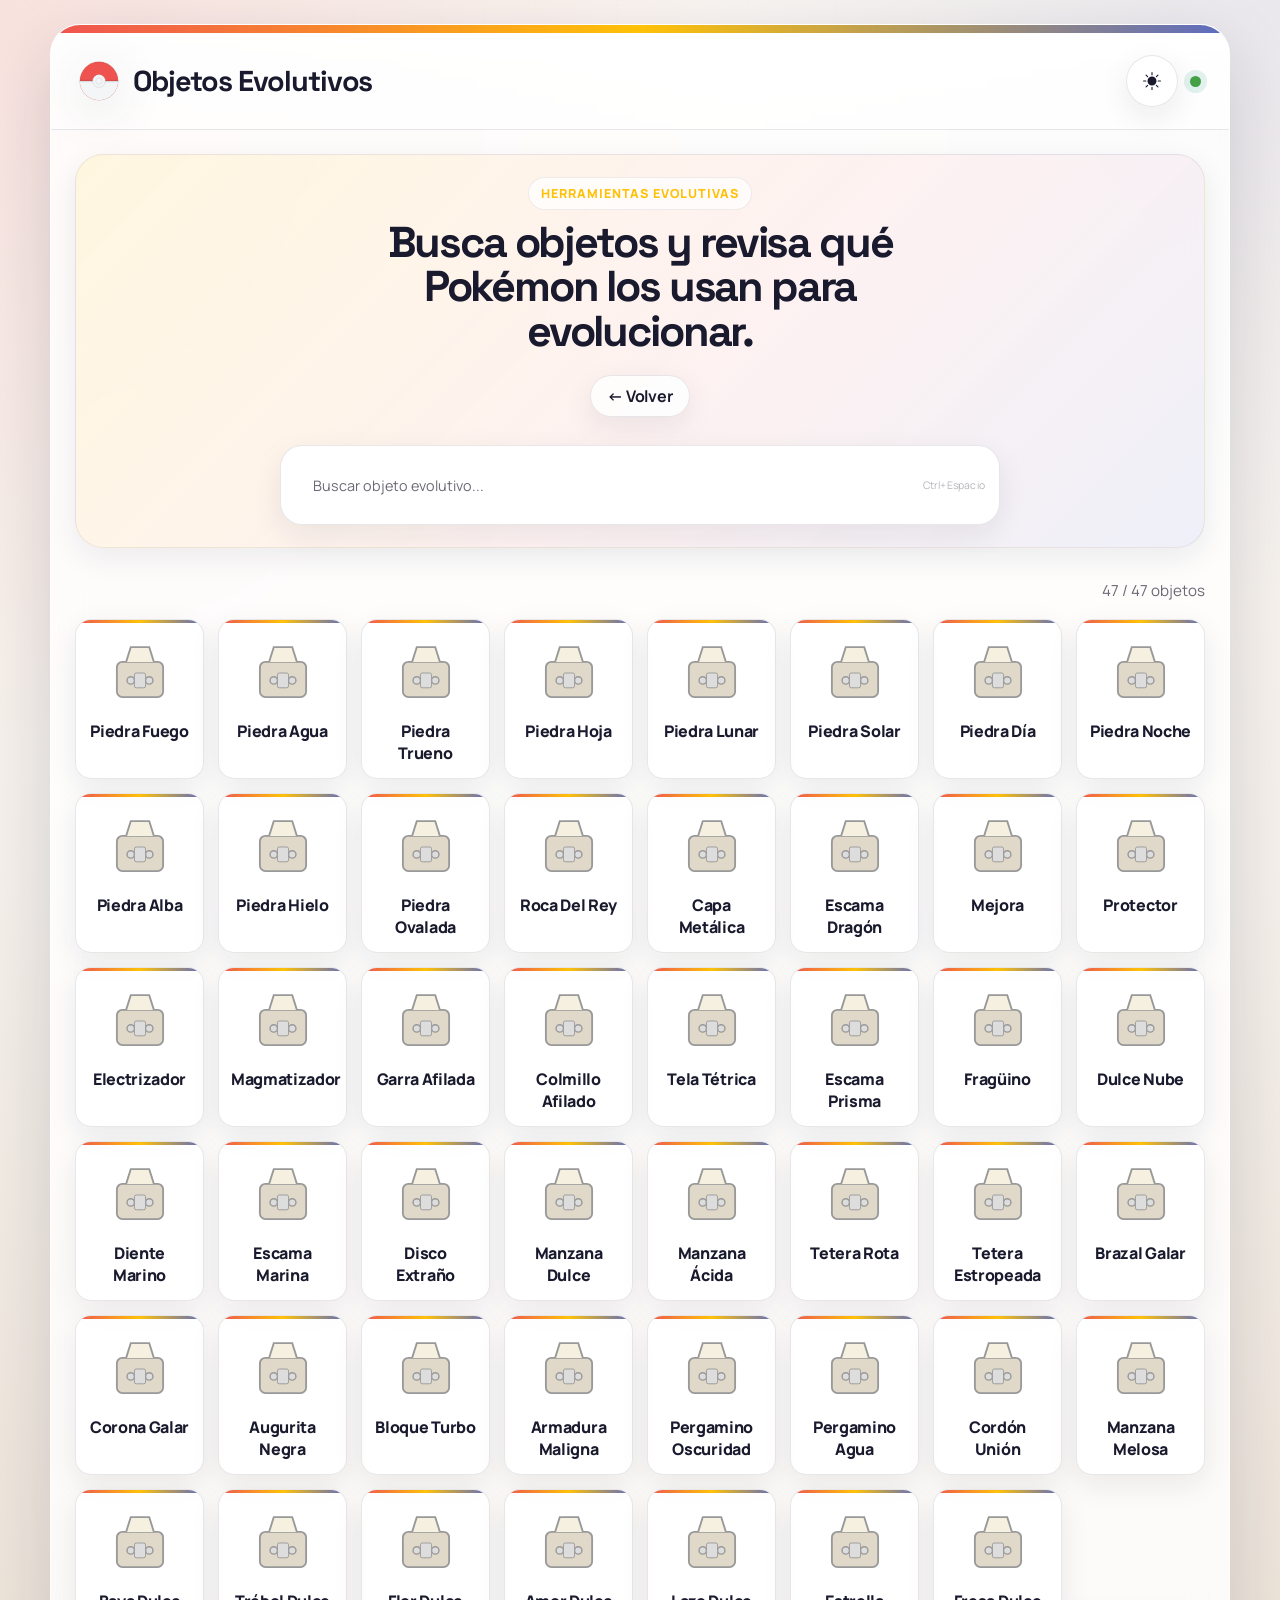
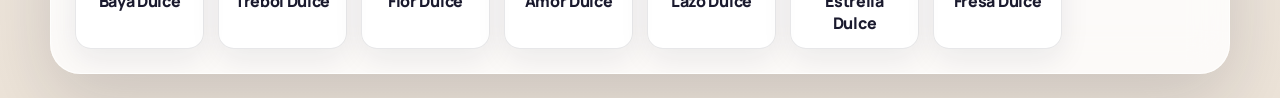
==== commit e1593687: "Finalización" ====
--- a/items.html
+++ b/items.html
@@ -38,21 +38,20 @@
                         <h2>Busca objetos y revisa qué Pokémon los usan para evolucionar.</h2>
                         <a href="index.html" class="toolbar-btn" id="btnVolver" style="margin-top:12px;display:inline-flex">&#8592; Volver</a>
                     </div>
+                    <div class="buscador-contenedor">
+                        <input type="text" id="buscadorItems" class="buscador" placeholder="Buscar objeto evolutivo...">
+                        <button id="btnClearItemSearch" class="btn-clear-search oculto" title="Limpiar búsqueda">
+                            <svg xmlns="http://www.w3.org/2000/svg" width="16" height="16" fill="currentColor"
+                                viewBox="0 0 16 16">
+                                <path d="M8 15A7 7 0 1 1 8 1a7 7 0 0 1 0 14m0 1A8 8 0 1 0 8 0a8 8 0 0 0 0 16" />
+                                <path
+                                    d="M4.646 4.646a.5.5 0 0 1 .708 0L8 7.293l2.646-2.647a.5.5 0 0 1 .708.708L8.707 8l2.647 2.646a.5.5 0 0 1-.708.708L8 8.707l-2.646 2.647a.5.5 0 0 1-.708-.708L7.293 8 4.646 5.354a.5.5 0 0 1 0-.708" />
+                            </svg>
+                        </button>
+                        <span class="search-hint">Ctrl+Espacio</span>
+                        <div id="itemSuggestions" class="autocomplete-sugerencias oculto"></div>
+                    </div>
                 </section>
-
-            <div class="buscador-contenedor">
-                <input type="text" id="buscadorItems" class="buscador" placeholder="Buscar objeto evolutivo...">
-                <button id="btnClearItemSearch" class="btn-clear-search oculto" title="Limpiar búsqueda">
-                    <svg xmlns="http://www.w3.org/2000/svg" width="16" height="16" fill="currentColor"
-                        viewBox="0 0 16 16">
-                        <path d="M8 15A7 7 0 1 1 8 1a7 7 0 0 1 0 14m0 1A8 8 0 1 0 8 0a8 8 0 0 0 0 16" />
-                        <path
-                            d="M4.646 4.646a.5.5 0 0 1 .708 0L8 7.293l2.646-2.647a.5.5 0 0 1 .708.708L8.707 8l2.647 2.646a.5.5 0 0 1-.708.708L8 8.707l-2.646 2.647a.5.5 0 0 1-.708-.708L7.293 8 4.646 5.354a.5.5 0 0 1 0-.708" />
-                    </svg>
-                </button>
-                <span class="search-hint">Ctrl+Espacio</span>
-                <div id="itemSuggestions" class="autocomplete-sugerencias oculto"></div>
-            </div>
             <div id="loadingItems" class="loading-spinner" style="display:none"></div>
             <div id="itemCount" class="pokemon-count"></div>
             <div id="galeriaItems" class="galeria-pokemon"></div>
--- a/css/style.css
+++ b/css/style.css
@@ -1148,6 +1148,17 @@
     max-width: 720px;
 }
 
+.item-page .page-hero .buscador-contenedor,
+.index-page .page-hero .buscador-contenedor {
+    grid-column: 1 / -1;
+    position: relative;
+    top: auto;
+    margin: 12px auto 0;
+    width: 100%;
+    max-width: 720px;
+    box-sizing: border-box;
+}
+
 .item-page .galeria-pokemon {
     grid-template-columns: repeat(auto-fill, minmax(120px, 1fr));
 }
@@ -1509,10 +1520,6 @@
     line-height: 1.2;
 }
 
-.page-hero + .buscador-contenedor {
-    margin-top: 0;
-}
-
 .toolbar {
     padding: 14px 16px;
     border-radius: 24px;
@@ -1541,16 +1548,33 @@
     font-size: 1rem;
 }
 
-.item-page .page-hero {
-    grid-template-columns: minmax(0, 1.2fr) minmax(240px, 0.8fr);
-}
-
-.item-page .hero-copy h2 {
-    max-width: 16ch;
-}
-
-.item-page .hero-copy p {
+.item-page .page-hero,
+.index-page .page-hero {
+    grid-template-columns: 1fr;
+    text-align: center;
+    justify-items: center;
+}
+
+.item-page .hero-copy,
+.index-page .hero-copy {
+    text-align: center;
+    justify-items: center;
+}
+
+.item-page .hero-copy h2,
+.index-page .hero-copy h2 {
+    max-width: 22ch;
+}
+
+.item-page .hero-copy p,
+.index-page .hero-copy p {
     max-width: 56ch;
+}
+
+.page-hero-index {
+    background:
+        linear-gradient(135deg, rgba(66, 133, 244, 0.14), rgba(239, 83, 80, 0.06) 48%, rgba(52, 168, 83, 0.1)),
+        rgba(255, 255, 255, 0.72);
 }
 
 @media (max-width: 900px) {
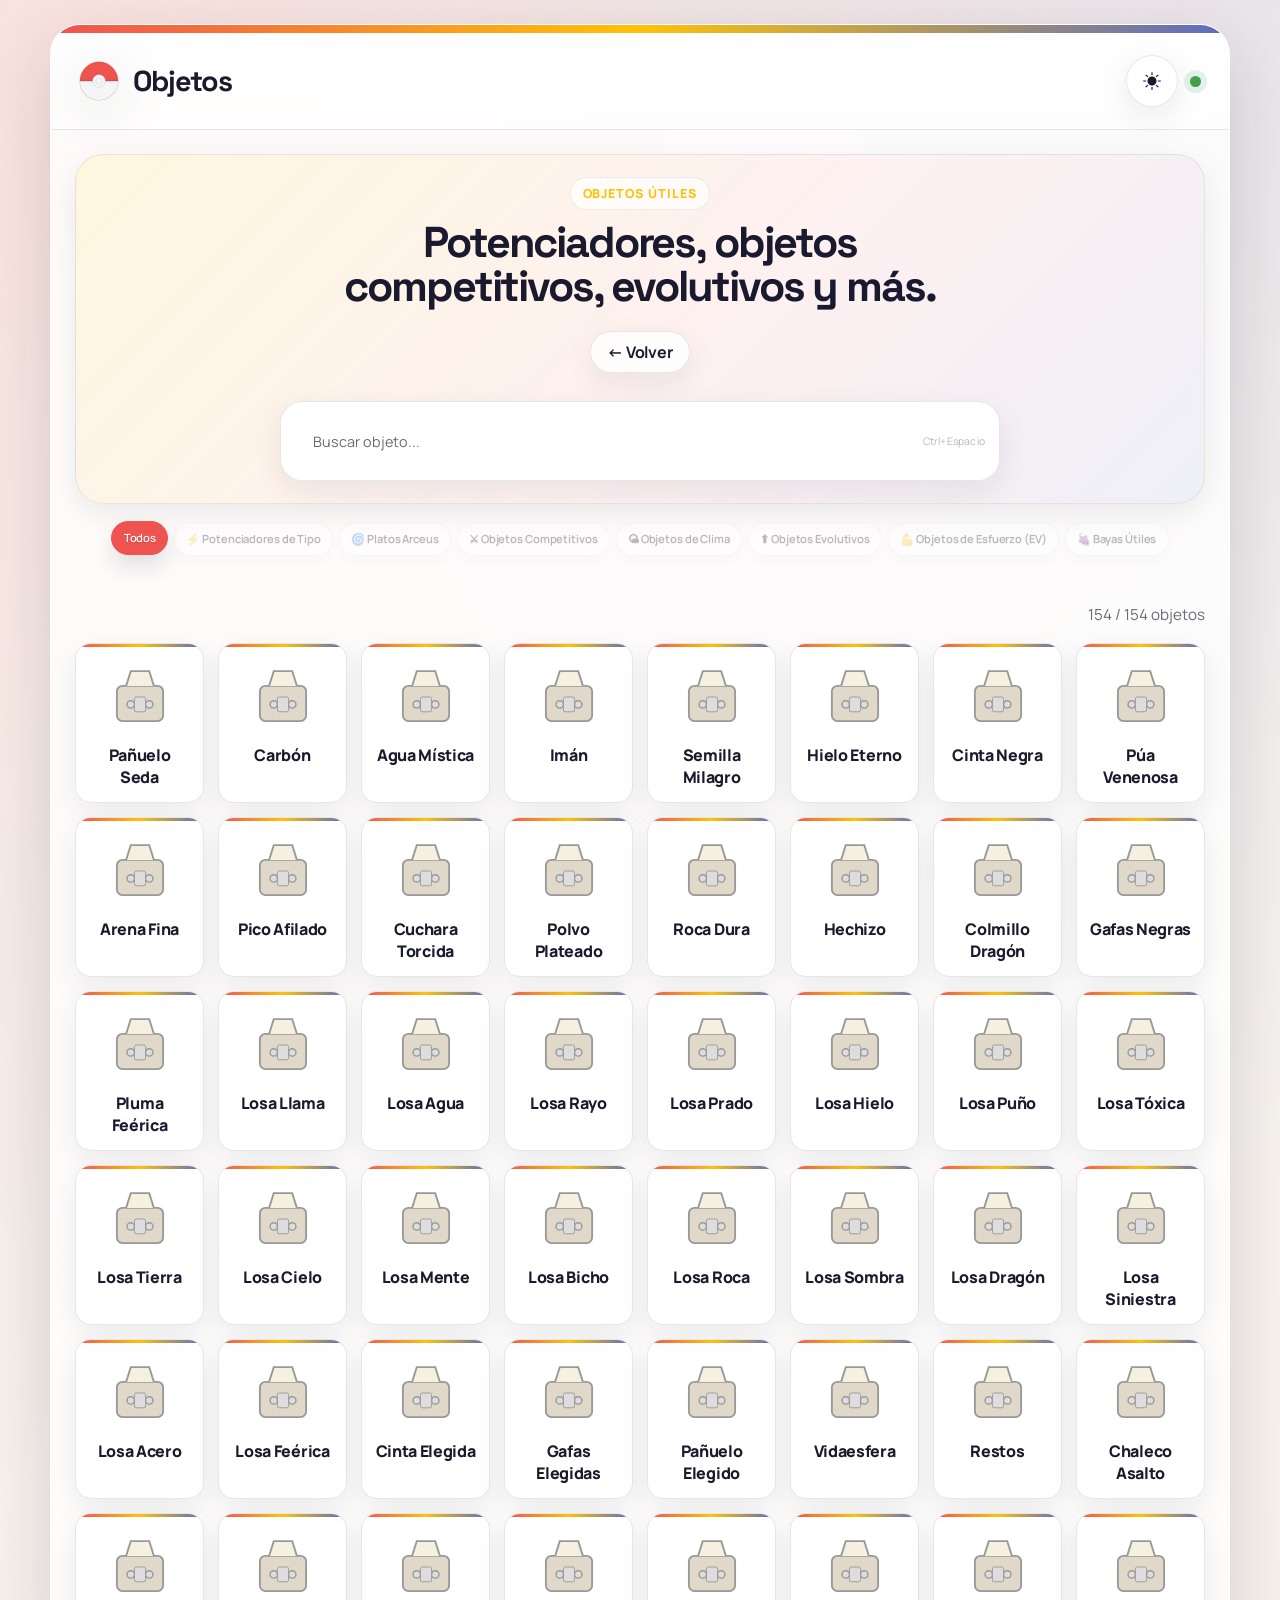
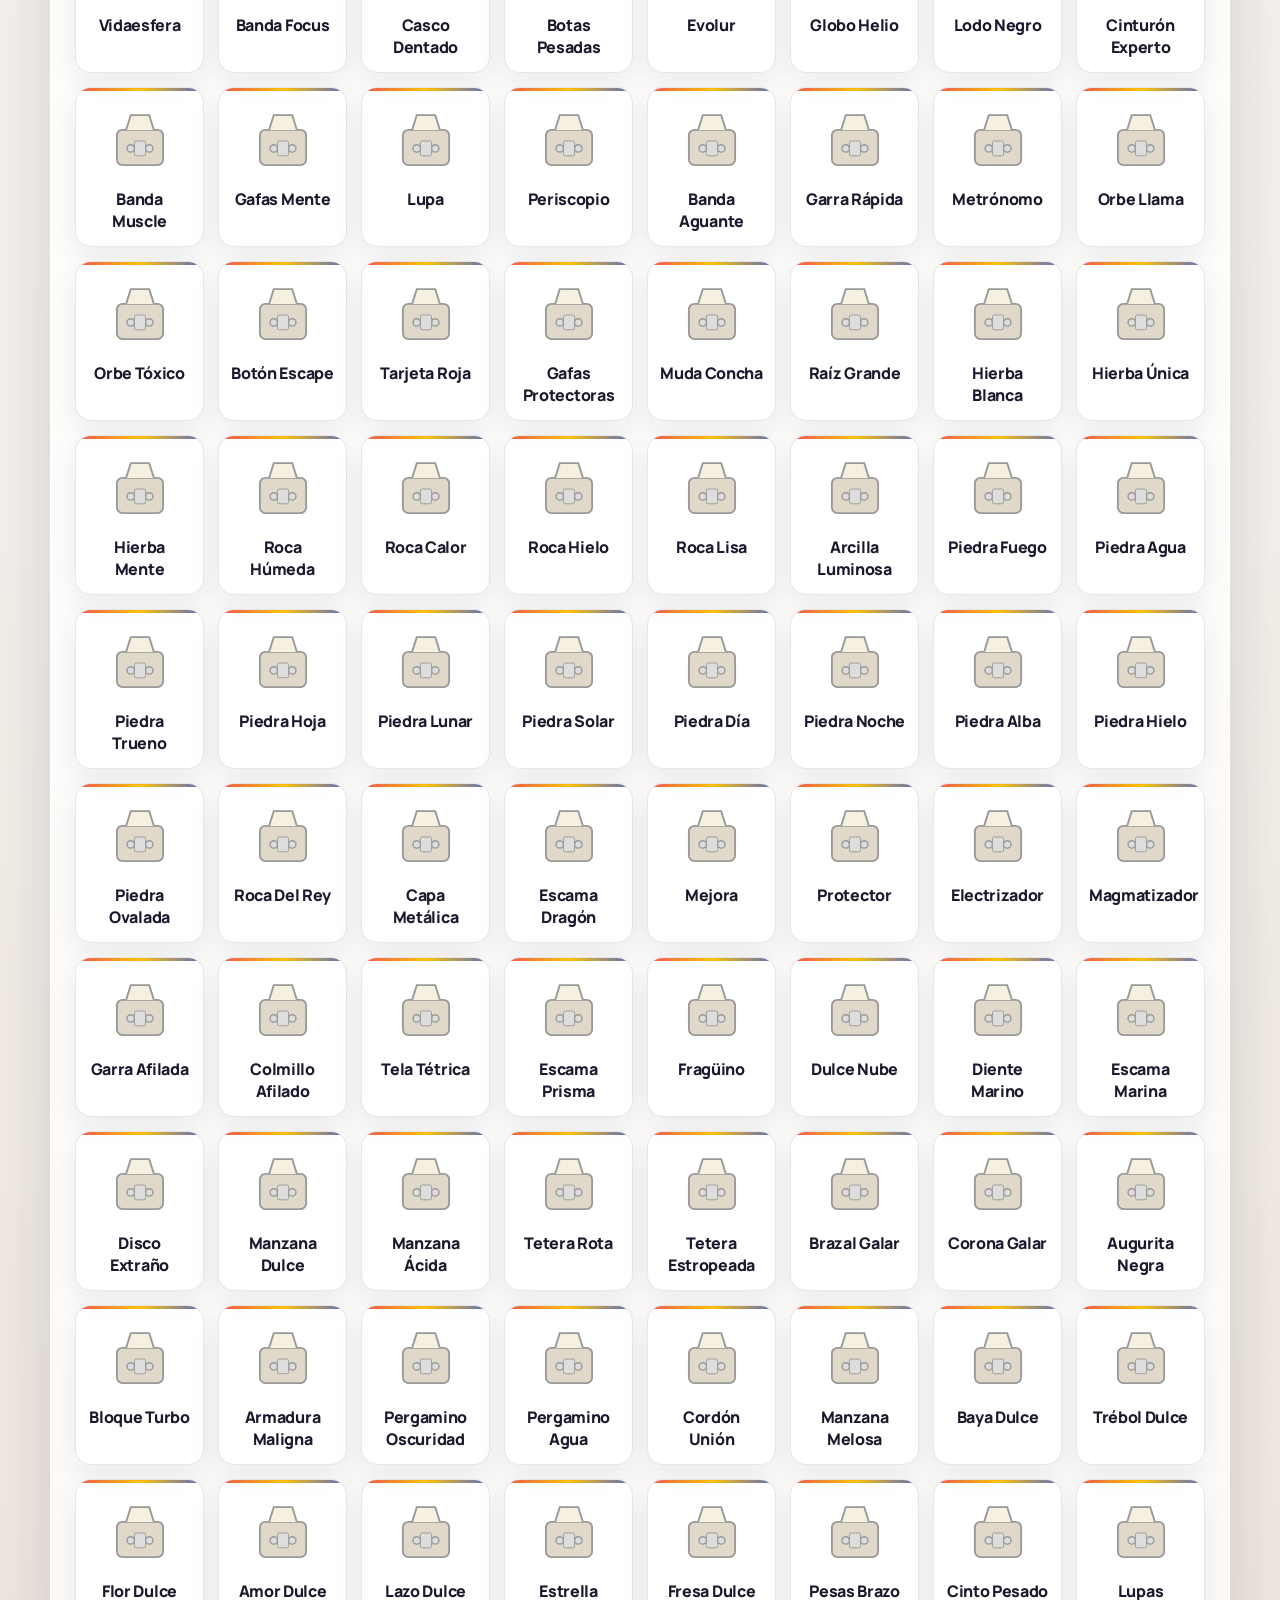
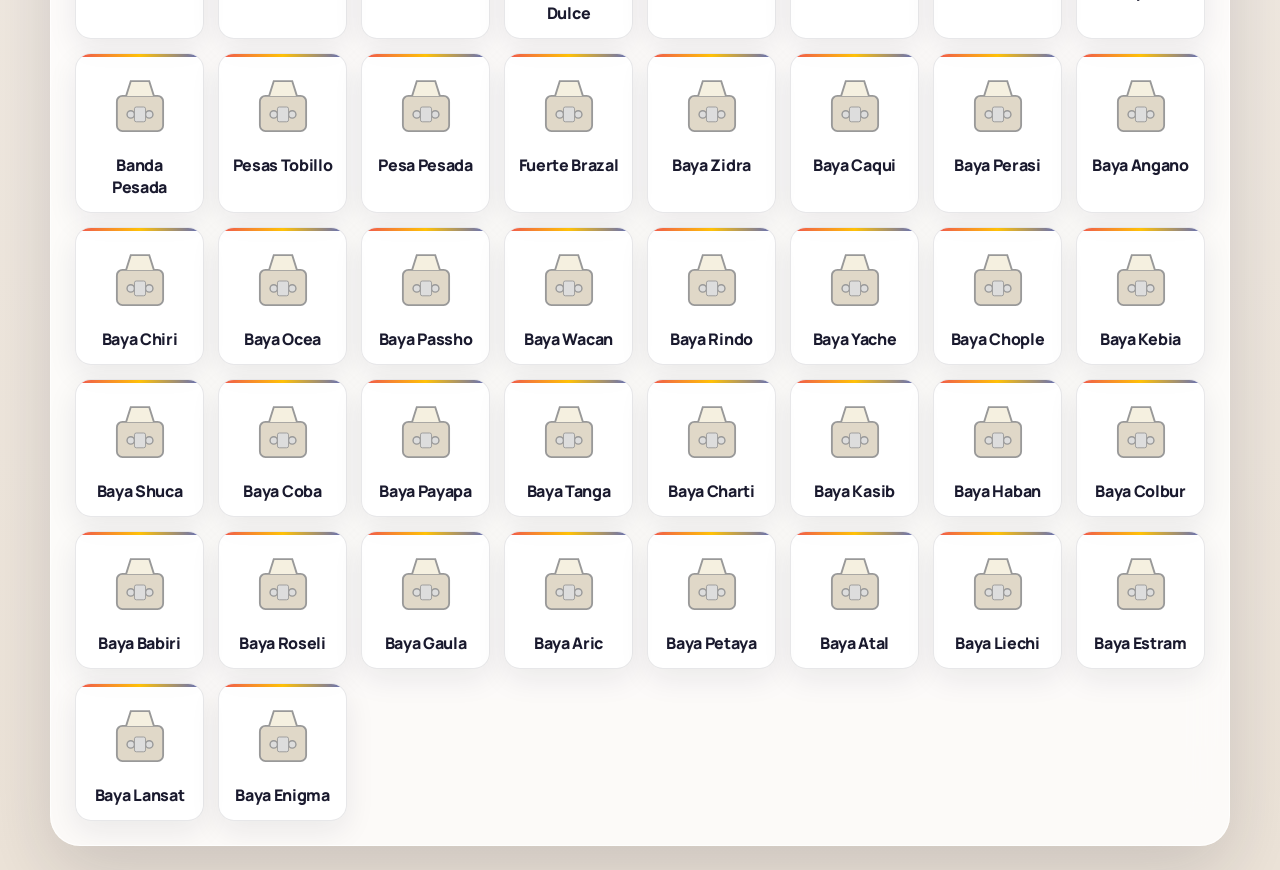
==== commit 49bdce06: "Mejoras" ====
--- a/items.html
+++ b/items.html
@@ -4,7 +4,8 @@
 <head>
     <meta charset="UTF-8">
     <meta name="viewport" content="width=device-width, initial-scale=1.0">
-    <title>Atlas Pokédex | Objetos Evolutivos</title>
+    <link rel="icon" type="image/svg+xml" href="data:image/svg+xml,%3Csvg xmlns='http://www.w3.org/2000/svg' viewBox='0 0 100 100'%3E%3Ccircle cx='50' cy='50' r='48' fill='%23e53935' stroke='%23333' stroke-width='4'/%3E%3Cpath d='M2 50h96' stroke='%23333' stroke-width='4'/%3E%3Cpath d='M2 50 A48 48 0 0 1 98 50' fill='%23eee'/%3E%3Ccircle cx='50' cy='50' r='14' fill='%23fff' stroke='%23333' stroke-width='4'/%3E%3Ccircle cx='50' cy='50' r='6' fill='%23fff'/%3E%3C/svg%3E">
+    <title>Atlas Pokédex | Objetos</title>
     <link rel="stylesheet" href="css/style.css">
 </head>
 
@@ -20,7 +21,7 @@
                         <circle cx="50" cy="50" r="16" fill="#f4f5f7" stroke="rgba(24,32,42,0.12)" stroke-width="2"/>
                         <circle cx="50" cy="50" r="8" fill="#f4f5f7" stroke="rgba(24,32,42,0.15)" stroke-width="1.5"/>
                     </svg>
-                    <h1>Objetos Evolutivos</h1>
+                    <h1>Objetos</h1>
                 </div>
                 <div class="header-right">
                     <button id="btnDarkModeItems" class="toolbar-btn header-btn" title="Modo oscuro">
@@ -34,12 +35,12 @@
             <div class="pokedex-content">
                 <section class="page-hero page-hero-items">
                     <div class="hero-copy">
-                        <span class="hero-eyebrow">Herramientas evolutivas</span>
-                        <h2>Busca objetos y revisa qué Pokémon los usan para evolucionar.</h2>
+                        <span class="hero-eyebrow">Objetos útiles</span>
+                        <h2>Potenciadores, objetos competitivos, evolutivos y más.</h2>
                         <a href="index.html" class="toolbar-btn" id="btnVolver" style="margin-top:12px;display:inline-flex">&#8592; Volver</a>
                     </div>
                     <div class="buscador-contenedor">
-                        <input type="text" id="buscadorItems" class="buscador" placeholder="Buscar objeto evolutivo...">
+                        <input type="text" id="buscadorItems" class="buscador" placeholder="Buscar objeto...">
                         <button id="btnClearItemSearch" class="btn-clear-search oculto" title="Limpiar búsqueda">
                             <svg xmlns="http://www.w3.org/2000/svg" width="16" height="16" fill="currentColor"
                                 viewBox="0 0 16 16">
@@ -52,14 +53,22 @@
                         <div id="itemSuggestions" class="autocomplete-sugerencias oculto"></div>
                     </div>
                 </section>
-            <div id="loadingItems" class="loading-spinner" style="display:none"></div>
-            <div id="itemCount" class="pokemon-count"></div>
-            <div id="galeriaItems" class="galeria-pokemon"></div>
-            <div id="noItemResults" class="no-resultados oculto">No se encontraron objetos</div>
-            <div id="resultadosItems" class="resultados-items" style="display:none"></div>
-        </div>
+                <div id="itemCategorias" class="item-categorias"></div>
+                <div id="loadingItems" class="loading-spinner" style="display:none"></div>
+                <div id="itemCount" class="pokemon-count"></div>
+                <div id="galeriaItems" class="galeria-pokemon"></div>
+                <div id="noItemResults" class="no-resultados oculto">No se encontraron objetos</div>
+                <div id="resultadosItems" class="resultados-items" style="display:none"></div>
+            </div>
         </div>
     </main>
+
+    <div id="itemModal" class="modal-overlay oculto">
+        <div class="modal-content item-modal-content">
+            <button class="modal-cerrar" id="itemModalCerrar">&times;</button>
+            <div id="itemModalBody"></div>
+        </div>
+    </div>
 
     <script src="js/items.js" defer></script>
 </body>
--- a/css/style.css
+++ b/css/style.css
@@ -445,11 +445,18 @@
     cursor: pointer;
     border: 1px solid rgba(255, 255, 255, 0.46);
     box-shadow: 0 6px 16px rgba(20, 32, 44, 0.08);
+    opacity: 0.3;
+    transition: opacity 0.25s ease, transform 0.2s ease, box-shadow 0.2s ease;
 }
 
 .tipo-filtro-badge.activo {
+    opacity: 1;
     transform: translateY(-1px);
     box-shadow: 0 12px 22px rgba(20, 32, 44, 0.12);
+}
+
+.tipo-filtro-badge.todo.activo {
+    opacity: 1;
 }
 
 .tipo-filtro-badge.todo {
@@ -876,14 +883,29 @@
 }
 
 .btn-fav.activo,
-.btn-fav.fav-activo,
+.btn-fav.fav-activo {
+    background: #FFD700;
+    color: #1a1a2e;
+    border-color: #FFD700;
+    box-shadow: 0 0 16px rgba(255, 215, 0, 0.3);
+}
 .btn-fav:hover,
-.btn-fav:focus-visible,
+.btn-fav:focus-visible {
+    background: var(--text);
+    color: var(--surface-strong);
+    border-color: var(--text);
+}
 .btn-shiny:hover,
 .btn-shiny:focus-visible {
     background: var(--text);
     color: var(--surface-strong);
     border-color: var(--text);
+}
+.btn-shiny.activo {
+    background: linear-gradient(135deg, #f9d423, #ff4e50);
+    color: #fff;
+    border-color: transparent;
+    box-shadow: 0 0 20px rgba(249, 212, 35, 0.4);
 }
 
 .info-pokemon {
@@ -1225,7 +1247,226 @@
 }
 
 .item-no-evo {
+    padding: 20px;
+    border: 2px dashed var(--line);
+    border-radius: var(--radius-lg);
+    text-align: center;
+    color: var(--muted);
+    font-size: 0.9rem;
+}
+
+.item-categorias {
+    display: flex;
+    flex-wrap: wrap;
+    gap: 6px;
+    margin-bottom: 16px;
+    justify-content: center;
+}
+
+.item-categorias .tipo-filtro-badge {
+    font-size: 0.7rem;
+    padding: 0.3rem 0.7rem;
+    border-radius: 999px;
+    cursor: pointer;
+    background: var(--surface-strong);
+    border: 1px solid var(--line);
+    color: var(--text);
+    transition: all 0.2s;
+    font-weight: 600;
+}
+
+.item-categorias .tipo-filtro-badge.activo {
+    background: var(--accent);
+    color: #fff;
+    border-color: var(--accent);
+}
+
+body.dark-mode .item-categorias .tipo-filtro-badge {
+    background: rgba(28,35,49,0.88);
+    border-color: rgba(255,255,255,0.08);
+    color: var(--muted);
+}
+
+body.dark-mode .item-categorias .tipo-filtro-badge.activo {
+    background: var(--accent);
+    color: #fff;
+    border-color: var(--accent);
+}
+
+.item-cat-badge {
+    display: inline-block;
+    font-size: 0.6rem;
+    font-weight: 700;
+    padding: 0.1rem 0.5rem;
+    border-radius: 999px;
+    background: var(--accent-2);
+    color: #fff;
     margin-top: 4px;
+}
+
+.item-recomendacion {
+    margin-top: 14px;
+    padding: 14px 16px;
+    background: rgba(92,107,192,0.06);
+    border: 1px solid var(--line);
+    border-radius: var(--radius-md);
+}
+
+.item-rec-titulo {
+    font-weight: 700;
+    font-size: 0.8rem;
+    margin-bottom: 6px;
+    color: var(--text);
+}
+
+.item-rec-desc {
+    font-size: 0.8rem;
+    line-height: 1.5;
+    color: var(--text);
+    opacity: 0.85;
+}
+
+.item-descripcion {
+    margin-top: 14px;
+    font-size: 0.8rem;
+    line-height: 1.5;
+    padding: 12px 14px;
+    background: var(--surface-soft);
+    border-radius: var(--radius-sm);
+    color: var(--text);
+}
+
+body.dark-mode .item-recomendacion {
+    background: rgba(92,107,192,0.1);
+    border-color: rgba(255,255,255,0.06);
+}
+
+body.dark-mode .item-descripcion {
+    background: rgba(28,35,49,0.6);
+}
+
+.resultados-items .item-result h3 {
+    margin: 0 0 2px;
+    font-size: 1.1rem;
+}
+
+.resultados-items .tipo-badge {
+    display: inline-block;
+    font-size: 0.65rem;
+    font-weight: 700;
+    padding: 0.15rem 0.5rem;
+    border-radius: 4px;
+    color: #fff;
+    text-transform: uppercase;
+    letter-spacing: 0.5px;
+}
+
+.modal-overlay {
+    position: fixed;
+    inset: 0;
+    z-index: 1000;
+    background: rgba(0,0,0,0.55);
+    display: flex;
+    align-items: center;
+    justify-content: center;
+    padding: 1.5rem;
+    backdrop-filter: blur(6px);
+    animation: fadeIn 0.2s ease;
+}
+
+.modal-overlay.oculto { display: none; }
+
+.modal-content {
+    background: var(--surface-strong, #fff);
+    border-radius: var(--radius-xl, 30px);
+    max-width: 520px;
+    width: 100%;
+    max-height: 85vh;
+    overflow-y: auto;
+    box-shadow: var(--shadow, 0 24px 70px rgba(0,0,0,0.16));
+    position: relative;
+    animation: modalIn 0.25s ease;
+}
+
+@keyframes modalIn {
+    from { opacity: 0; transform: scale(0.95) translateY(10px); }
+    to { opacity: 1; transform: scale(1) translateY(0); }
+}
+
+.modal-cerrar {
+    position: absolute;
+    top: 12px;
+    right: 16px;
+    background: none;
+    border: none;
+    font-size: 1.8rem;
+    color: var(--muted, #6d6875);
+    cursor: pointer;
+    line-height: 1;
+    z-index: 10;
+    padding: 0 4px;
+    transition: color 0.2s;
+}
+
+.modal-cerrar:hover { color: var(--accent, #EF5350); }
+
+body.dark-mode .modal-content {
+    background: rgba(28,35,49,0.96);
+    border: 1px solid rgba(255,255,255,0.08);
+}
+
+.item-modal-content { padding: 0; }
+
+.item-modal-header {
+    display: flex;
+    align-items: center;
+    gap: 16px;
+    padding: 24px 28px 16px;
+    border-bottom: 1px solid var(--line, rgba(26,26,46,0.1));
+}
+
+.item-modal-header img {
+    width: 72px;
+    height: 72px;
+    object-fit: contain;
+    image-rendering: pixelated;
+    flex-shrink: 0;
+}
+
+.item-modal-header h2 {
+    margin: 0 0 4px;
+    font-family: 'Space Grotesk', sans-serif;
+    font-size: 1.3rem;
+}
+
+#itemModalBody {
+    padding: 16px 28px 28px;
+}
+
+#itemModalBody .item-recomendacion,
+#itemModalBody .item-descripcion,
+#itemModalBody .item-evo-subtitulo,
+#itemModalBody .item-evo-list,
+#itemModalBody .item-no-evo {
+    margin-top: 14px;
+}
+
+#itemModalBody .item-recomendacion:first-child,
+#itemModalBody .item-descripcion:first-child {
+    margin-top: 0;
+}
+
+body.dark-mode .item-modal-header {
+    border-bottom-color: rgba(255,255,255,0.08);
+}
+
+@media (max-width: 640px) {
+    .modal-overlay { padding: 0.8rem; align-items: flex-start; padding-top: 2rem; }
+    .modal-content { max-width: 100%; border-radius: var(--radius-lg, 22px); }
+    .item-modal-header { padding: 18px 20px 12px; }
+    .item-modal-header img { width: 56px; height: 56px; }
+    .item-modal-header h2 { font-size: 1.1rem; }
+    #itemModalBody { padding: 12px 20px 20px; }
 }
 
 .move-loading {
@@ -1641,7 +1882,7 @@
 }
 
 .team-modal-content {
-    width: min(900px, 100%);
+    width: min(1100px, 100%);
 }
 
 .team-body {
@@ -1823,6 +2064,487 @@
     color: var(--accent);
 }
 
+.team-slot-bst {
+    font-size: 0.6rem;
+    font-weight: 700;
+    color: var(--muted);
+    letter-spacing: -0.02em;
+}
+
+.team-slot-edit {
+    position: absolute;
+    top: 4px;
+    left: 4px;
+    width: 20px;
+    height: 20px;
+    border-radius: 50%;
+    background: rgba(92,107,192,0.7);
+    color: #fff;
+    font-size: 0.65rem;
+    display: none;
+    align-items: center;
+    justify-content: center;
+    cursor: pointer;
+    z-index: 2;
+}
+.team-slot.ocupado .team-slot-edit {
+    display: flex;
+}
+.team-slot-edit:hover {
+    background: rgba(92,107,192,1);
+}
+
+/* Team editor */
+.team-editor {
+    background: rgba(255,255,255,0.86);
+    border: 1px solid var(--line);
+    border-radius: var(--radius-md);
+    padding: 16px;
+}
+.team-editor .te-header {
+    display: flex;
+    align-items: center;
+    gap: 8px;
+    margin-bottom: 14px;
+}
+.team-editor .te-header h3 {
+    margin: 0;
+    font-family: 'Space Grotesk', sans-serif;
+    text-transform: capitalize;
+}
+.team-editor h4 {
+    margin: 0 0 8px;
+    font-size: 0.82rem;
+    color: var(--muted);
+}
+.te-stats-grid {
+    display: grid;
+    gap: 6px;
+}
+.te-stat-row {
+    display: flex;
+    align-items: center;
+    gap: 8px;
+}
+.te-stat-label {
+    width: 60px;
+    font-weight: 700;
+    font-size: 0.78rem;
+    flex-shrink: 0;
+}
+.te-stat-input {
+    width: 56px;
+    padding: 3px 6px;
+    border-radius: 6px;
+    border: 1px solid var(--line);
+    font-weight: 700;
+    font-size: 0.85rem;
+    text-align: center;
+    background: rgba(255,255,255,0.8);
+    color: var(--text);
+}
+.te-stat-range {
+    flex: 1;
+    height: 6px;
+    accent-color: var(--accent);
+    cursor: pointer;
+}
+.te-ability {
+    margin-top: 14px;
+}
+.te-ability-select {
+    width: 100%;
+    padding: 8px 10px;
+    border-radius: var(--radius-sm);
+    border: 1px solid var(--line);
+    font-weight: 600;
+    font-size: 0.85rem;
+    background: rgba(255,255,255,0.8);
+    color: var(--text);
+    text-transform: capitalize;
+    cursor: pointer;
+}
+.te-actions {
+    display: flex;
+    gap: 8px;
+    margin-top: 16px;
+}
+.te-save-btn, .te-cancel-btn {
+    padding: 8px 18px;
+    border-radius: var(--radius-sm);
+    font-weight: 700;
+    font-size: 0.82rem;
+    cursor: pointer;
+    border: none;
+    transition: background 0.2s ease;
+}
+.te-save-btn {
+    background: var(--accent);
+    color: #fff;
+}
+.te-save-btn:hover {
+    background: #c62828;
+}
+.te-cancel-btn {
+    background: var(--line);
+    color: var(--text);
+}
+.te-cancel-btn:hover {
+    background: rgba(0,0,0,0.1);
+}
+
+/* Team member cards */
+.tsect {
+    background: rgba(255,255,255,0.86);
+    border: 1px solid var(--line);
+    border-radius: var(--radius-md);
+    padding: 16px;
+}
+.tsect-h {
+    display: flex;
+    align-items: center;
+    gap: 8px;
+    margin-bottom: 12px;
+}
+.tsect-h h3 {
+    margin: 0;
+    font-family: 'Space Grotesk', sans-serif;
+    letter-spacing: -0.02em;
+}
+.tsect-i {
+    width: 26px;
+    height: 26px;
+    border-radius: 6px;
+    background: var(--accent);
+    color: #fff;
+    font-size: 0.75rem;
+    font-weight: 800;
+    display: flex;
+    align-items: center;
+    justify-content: center;
+    flex-shrink: 0;
+}
+.tm-grid {
+    display: grid;
+    gap: 10px;
+}
+.tm-card {
+    padding: 12px;
+    border-radius: var(--radius-sm);
+    background: rgba(255,255,255,0.6);
+    border: 1px solid var(--line);
+}
+.tm-head {
+    display: flex;
+    align-items: center;
+    gap: 10px;
+}
+.tm-head img {
+    width: 52px;
+    height: 52px;
+    object-fit: contain;
+    filter: drop-shadow(0 4px 8px rgba(20,32,44,0.08));
+}
+.tm-info {
+    flex: 1;
+    min-width: 0;
+}
+.tm-name {
+    display: block;
+    font-weight: 800;
+    font-size: 0.85rem;
+    text-transform: capitalize;
+    line-height: 1.2;
+}
+.tm-id {
+    font-size: 0.7rem;
+    color: var(--muted);
+}
+.tm-tipos {
+    display: flex;
+    gap: 3px;
+    margin-top: 3px;
+    flex-wrap: wrap;
+}
+.tm-tipos .tipo-badge {
+    font-size: 0.58rem;
+    min-height: 16px;
+    padding: 0 6px;
+}
+.tm-bst {
+    text-align: center;
+    padding-left: 8px;
+}
+.tm-bst .bst-val {
+    display: block;
+    font-size: 1.1rem;
+    font-weight: 800;
+    line-height: 1;
+}
+.tm-bst .bst-lbl {
+    font-size: 0.6rem;
+    color: var(--muted);
+    font-weight: 600;
+    text-transform: uppercase;
+    letter-spacing: 0.02em;
+}
+.tms-grid {
+    display: grid;
+    gap: 2px;
+    margin-top: 10px;
+    padding-top: 10px;
+    border-top: 1px solid var(--line);
+}
+.tms-row {
+    display: flex;
+    align-items: center;
+    gap: 6px;
+    font-size: 0.68rem;
+}
+.tms-label {
+    width: 52px;
+    font-weight: 600;
+    color: var(--muted);
+    flex-shrink: 0;
+    font-size: 0.65rem;
+}
+.tms-bar {
+    flex: 1;
+    height: 6px;
+    background: rgba(0,0,0,0.06);
+    border-radius: 999px;
+    overflow: hidden;
+}
+.tms-fill {
+    height: 100%;
+    border-radius: 999px;
+    transition: width 0.5s ease;
+}
+.tms-val {
+    width: 22px;
+    text-align: right;
+    font-weight: 700;
+    font-size: 0.68rem;
+}
+.tm-abil {
+    margin-top: 6px;
+    font-size: 0.68rem;
+    color: var(--muted);
+    font-style: italic;
+    padding-top: 6px;
+    border-top: 1px solid var(--line);
+    text-transform: capitalize;
+}
+
+/* Coverage grid */
+.tcg {
+    display: grid;
+    grid-template-columns: 1fr 1fr;
+    gap: 10px;
+}
+.tcs {
+    padding: 12px 14px;
+}
+.tct {
+    display: flex;
+    flex-wrap: wrap;
+    gap: 4px;
+}
+.tct .tipo-badge {
+    font-size: 0.68rem;
+    min-height: 22px;
+    padding: 0 7px;
+    opacity: 0.85;
+}
+.tct .tipo-badge.super-effective {
+    opacity: 1;
+    box-shadow: 0 0 0 2px var(--success);
+}
+.tct .tipo-badge.not-very {
+    opacity: 0.5;
+}
+.tct .tipo-badge.immune {
+    opacity: 0.3;
+    text-decoration: line-through;
+}
+.tvacio {
+    color: var(--muted);
+    font-size: 0.8rem;
+}
+
+/* Stats section */
+.tstats {
+    display: grid;
+    grid-template-columns: 1fr 1fr;
+    gap: 14px;
+}
+.tstats-l, .tstats-r {
+    background: rgba(255,255,255,0.5);
+    border-radius: var(--radius-sm);
+    padding: 12px;
+    border: 1px solid var(--line);
+}
+.ts-list {
+    display: grid;
+    gap: 4px;
+}
+.ts-item {
+    display: flex;
+    align-items: center;
+    gap: 6px;
+    padding: 4px 6px;
+    border-radius: 6px;
+    background: rgba(255,255,255,0.5);
+    font-size: 0.75rem;
+}
+.ts-pos {
+    font-weight: 700;
+    color: var(--muted);
+    width: 16px;
+    text-align: center;
+}
+.ts-name {
+    flex: 1;
+    font-weight: 600;
+    text-transform: capitalize;
+}
+.ts-val {
+    font-weight: 700;
+    color: var(--accent-2);
+}
+.th-grid {
+    display: grid;
+    grid-template-columns: 1fr 1fr;
+    gap: 6px;
+}
+.th-card {
+    text-align: center;
+    padding: 8px 6px;
+    border-radius: 8px;
+    background: rgba(255,255,255,0.6);
+    border: 1px solid var(--line);
+}
+.th-lbl {
+    display: block;
+    font-size: 0.6rem;
+    color: var(--muted);
+    font-weight: 600;
+    text-transform: uppercase;
+    letter-spacing: 0.03em;
+}
+.th-val {
+    display: block;
+    font-size: 1.1rem;
+    font-weight: 800;
+    line-height: 1.2;
+}
+.th-pkm {
+    font-size: 0.6rem;
+    color: var(--muted);
+    text-transform: capitalize;
+}
+.tavg {
+    text-align: center;
+    margin-top: 10px;
+    padding: 10px;
+    border-radius: 8px;
+    background: rgba(255,255,255,0.6);
+    border: 1px solid var(--line);
+}
+
+/* Abilities section */
+.ta-grid {
+    display: grid;
+    gap: 6px;
+}
+.ta-item {
+    display: flex;
+    align-items: center;
+    gap: 10px;
+    padding: 8px 12px;
+    border-radius: var(--radius-sm);
+    background: rgba(255,255,255,0.5);
+    border: 1px solid var(--line);
+}
+.ta-pkm {
+    font-weight: 700;
+    font-size: 0.8rem;
+    text-transform: capitalize;
+    min-width: 90px;
+}
+.ta-list {
+    font-size: 0.75rem;
+    color: var(--muted);
+    text-transform: capitalize;
+}
+
+/* Pros/Cons */
+.tpc {
+    display: grid;
+    gap: 8px;
+}
+.tpro, .tcon {
+    margin: 0;
+    padding: 8px 14px;
+    border-radius: var(--radius-sm);
+    font-size: 0.82rem;
+    font-weight: 600;
+}
+.tpro {
+    background: rgba(67,160,71,0.1);
+    border: 1px solid rgba(67,160,71,0.2);
+    color: var(--success);
+}
+.tcon {
+    background: rgba(239,83,80,0.1);
+    border: 1px solid rgba(239,83,80,0.2);
+    color: var(--accent);
+}
+
+/* Order buttons */
+.te-order-btns {
+    display: flex;
+    align-items: center;
+    gap: 6px;
+    flex-wrap: wrap;
+}
+.te-order-btn {
+    padding: 5px 12px;
+    border-radius: 999px;
+    border: 1px solid var(--line);
+    background: rgba(255,255,255,0.6);
+    font-size: 0.72rem;
+    font-weight: 600;
+    cursor: pointer;
+    color: var(--text);
+    transition: background 0.18s ease, border-color 0.18s ease;
+}
+.te-order-btn:hover {
+    background: rgba(239,83,80,0.08);
+    border-color: var(--accent);
+}
+.te-order-btn.activo {
+    background: var(--accent);
+    color: #fff;
+    border-color: var(--accent);
+}
+
+/* Picker with types */
+.picker-info {
+    flex: 1;
+    min-width: 0;
+}
+.picker-tipos {
+    display: flex;
+    gap: 2px;
+    margin-top: 2px;
+}
+.picker-tipos .tipo-badge {
+    font-size: 0.52rem;
+    min-height: 14px;
+    padding: 0 4px;
+}
+
 .team-picker-content {
     width: min(500px, 100%);
 }
@@ -1874,8 +2596,15 @@
     .team-slots {
         grid-template-columns: repeat(3, 1fr);
     }
-    .team-coverage-grid {
+    .team-coverage-grid,
+    .tcg {
         grid-template-columns: 1fr;
+    }
+    .tstats {
+        grid-template-columns: 1fr;
+    }
+    .th-grid {
+        grid-template-columns: 1fr 1fr;
     }
 }
 
@@ -2031,13 +2760,17 @@
 body.dark-mode .nav-btn:hover,
 body.dark-mode .cerrar-btn:hover,
 body.dark-mode .btn-shiny:hover,
-body.dark-mode .btn-fav:hover,
-body.dark-mode .btn-fav.fav-activo {
+body.dark-mode .btn-fav:hover {
     background: var(--surface-strong);
     border-color: var(--line);
     color: var(--text);
 }
-
+body.dark-mode .btn-fav.fav-activo,
+body.dark-mode .btn-fav.activo {
+    background: #FFD700;
+    color: #1a1a2e;
+    border-color: #FFD700;
+}
 body.dark-mode .btn-fav.activo {
     background: var(--text);
     color: var(--bg-0);
@@ -2284,6 +3017,81 @@
     color: var(--muted);
 }
 
+body.dark-mode .tsect {
+    background: rgba(28, 35, 49, 0.86);
+    border-color: var(--line);
+}
+body.dark-mode .tm-card {
+    background: rgba(28, 35, 49, 0.6);
+    border-color: var(--line);
+}
+body.dark-mode .tms-grid {
+    border-color: var(--line);
+}
+body.dark-mode .tm-abil {
+    border-color: var(--line);
+}
+body.dark-mode .tms-bar {
+    background: rgba(255,255,255,0.06);
+}
+body.dark-mode .tstats-l,
+body.dark-mode .tstats-r {
+    background: rgba(28, 35, 49, 0.5);
+    border-color: var(--line);
+}
+body.dark-mode .ts-item {
+    background: rgba(28, 35, 49, 0.5);
+}
+body.dark-mode .th-card {
+    background: rgba(28, 35, 49, 0.5);
+    border-color: var(--line);
+}
+body.dark-mode .tavg {
+    background: rgba(28, 35, 49, 0.5);
+    border-color: var(--line);
+}
+body.dark-mode .ta-item {
+    background: rgba(28, 35, 49, 0.5);
+    border-color: var(--line);
+}
+body.dark-mode .tpro {
+    background: rgba(102, 187, 106, 0.1);
+    border-color: rgba(102, 187, 106, 0.2);
+}
+body.dark-mode .tcon {
+    background: rgba(239, 83, 80, 0.1);
+    border-color: rgba(239, 83, 80, 0.2);
+}
+body.dark-mode .team-slot-bst {
+    color: var(--muted);
+}
+body.dark-mode .te-order-btn {
+    background: rgba(28,35,49,0.6);
+    border-color: var(--line);
+    color: var(--text);
+}
+body.dark-mode .te-order-btn:hover {
+    background: rgba(239,83,80,0.15);
+    border-color: var(--accent);
+}
+body.dark-mode .team-editor {
+    background: rgba(28, 35, 49, 0.86);
+    border-color: var(--line);
+}
+body.dark-mode .te-stat-input,
+body.dark-mode .te-ability-select {
+    background: rgba(28, 35, 49, 0.8);
+    color: var(--text);
+    border-color: var(--line);
+}
+body.dark-mode .te-cancel-btn {
+    background: rgba(230, 232, 236, 0.1);
+    color: var(--text);
+}
+body.dark-mode .te-cancel-btn:hover {
+    background: rgba(230, 232, 236, 0.2);
+}
+
 body.dark-mode .item-card {
     background: rgba(28, 35, 49, 0.88);
     border-color: var(--line);
@@ -2337,4 +3145,404 @@
 
 body.dark-mode .team-manager .toolbar-btn:hover {
     background: rgba(40, 48, 66, 0.9);
+}
+
+/* ── Safe area (notched phones) ───────────────────────── */
+@supports (padding: env(safe-area-inset-bottom)) {
+    .modal { padding: env(safe-area-inset-top) env(safe-area-inset-right) env(safe-area-inset-bottom) env(safe-area-inset-left); }
+    .compare-bar { margin-bottom: env(safe-area-inset-bottom); }
+    .toast { margin-bottom: env(safe-area-inset-bottom); }
+    #ContenedorPrincipal { padding-left: max(24px, env(safe-area-inset-left)); padding-right: max(24px, env(safe-area-inset-right)); }
+}
+
+/* ── Touch-friendly tap targets ───────────────────────── */
+.toolbar-btn, .toolbar-select, .compare-go, .compare-close, .nav-btn, .cerrar-btn, .btn-shiny, .btn-fav,
+.header-btn, .tipo-filtro-badge, .team-tab, .team-manager button, .team-slot, .evo-item, .item-card,
+.autocomplete-item, .pokemon-item, .move-chip, .collapsible, .pokemon-compare-check {
+    -webkit-tap-highlight-color: transparent;
+    touch-action: manipulation;
+}
+
+/* ── 900px refinements ── */
+@media (max-width: 900px) {
+    .modal { padding: 10px; }
+
+    .compare-body { gap: 16px; }
+
+    .modal-contenido { border-radius: 20px; }
+
+    .page-hero .buscador-contenedor {
+        max-width: 100%;
+    }
+}
+
+/* ── 768px (tablets / small laptops) ── */
+@media (max-width: 768px) {
+    .page-hero {
+        grid-template-columns: 1fr;
+        text-align: center;
+        justify-items: center;
+    }
+
+    .hero-copy { text-align: center; justify-items: center; }
+    .hero-copy h2 { max-width: 22ch; }
+    .hero-copy p { max-width: 56ch; }
+    .hero-metric { padding: 12px 14px; }
+}
+
+/* ── 640px (large phones) ── */
+@media (max-width: 640px) {
+    #ContenedorPrincipal { padding: 10px; }
+    .pokedex-header, .pokedex-content { padding-left: 12px; padding-right: 12px; }
+    .pokedex-content { padding: 12px; }
+
+    .pokedex-header { padding: 14px 12px; gap: 10px; }
+    .pokeball-icon { width: 32px; height: 32px; }
+    .pokedex-header h1 { font-size: clamp(1.1rem, 0.9rem + 1vw, 1.4rem); }
+
+    .header-btn { width: 44px; height: 44px; font-size: 1rem; }
+
+    .page-hero { padding: 16px; }
+    .hero-copy h2 { font-size: clamp(1.3rem, 1rem + 2vw, 1.8rem); }
+    .hero-eyebrow { font-size: 0.7rem; padding: 5px 10px; }
+
+    .buscador-contenedor { padding: 8px; top: 8px; }
+    .buscador { padding: 12px 44px 12px 14px; font-size: 0.95rem; }
+    .btn-clear-search { right: 12px; width: 28px; height: 28px; }
+    .search-hint { display: none; }
+
+    .toolbar { padding: 10px; gap: 8px; }
+    .toolbar-left, .toolbar-right { width: 100%; justify-content: center; }
+    .toolbar-select { width: 100%; min-width: 0; font-size: 0.85rem; }
+    .toolbar-btn { font-size: 0.82rem; padding: 0 12px; min-height: 38px; gap: 6px; }
+
+    .region-info-card { min-width: 0; min-height: 36px; font-size: 0.8rem; }
+    .region-info-card strong { font-size: 0.82rem; }
+
+    .tipo-filtros {
+        flex-wrap: nowrap;
+        overflow-x: auto;
+        -webkit-overflow-scrolling: touch;
+        scroll-snap-type: x mandatory;
+        gap: 6px;
+        padding-bottom: 4px;
+        margin-bottom: 14px;
+        scrollbar-width: none;
+    }
+    .tipo-filtros::-webkit-scrollbar { display: none; }
+    .tipo-filtro-badge {
+        flex: 0 0 auto;
+        scroll-snap-align: start;
+        min-height: 32px;
+        font-size: 0.78rem;
+        padding: 0 12px;
+    }
+
+    .galeria-pokemon {
+        grid-template-columns: repeat(auto-fill, minmax(130px, 1fr));
+        gap: 10px;
+    }
+
+    .pokemon-item { padding: 12px 10px; }
+    .pokemon-item img { width: 96px; height: 96px; }
+    .pokemon-item p { font-size: 0.85rem; }
+
+    .pokemon-abilities { min-height: 0; }
+    .ability-chip { font-size: 0.65rem; padding: 4px 7px; }
+
+    .pokemon-moves { min-height: 0; }
+    .move-chip { font-size: 0.7rem; padding: 5px 8px; }
+
+    .pokemon-id { font-size: 0.78rem; }
+    .pokemon-rareza-badge { width: 24px; height: 24px; font-size: 0.75rem; top: 8px; right: 8px; }
+
+    .pokemon-count { font-size: 0.85rem; }
+    .no-resultados { padding: 20px 14px; font-size: 0.9rem; }
+
+    /* Compare bar */
+    .compare-bar {
+        width: calc(100% - 16px);
+        bottom: 12px;
+        padding: 10px 12px;
+        border-radius: 20px;
+        gap: 8px;
+        flex-wrap: wrap;
+        justify-content: center;
+    }
+    .compare-slots { width: 100%; justify-content: center; gap: 8px; }
+    .compare-slot { width: 56px; height: 56px; }
+    .compare-slot img { width: 44px; height: 44px; }
+    .compare-vs { font-size: 0.8rem; }
+    .compare-go { padding: 0 12px; min-height: 36px; font-size: 0.82rem; }
+    .compare-close { width: 36px; height: 36px; font-size: 1.2rem; }
+
+    /* Modals */
+    .modal { padding: 8px; }
+    .modal-contenido { border-radius: 16px; }
+    .modal-header { padding: 12px 14px; gap: 8px; }
+    .modal-body {
+        grid-template-columns: 1fr;
+        gap: 14px;
+        padding: 14px;
+    }
+    .modal h2 { font-size: clamp(1.1rem, 0.9rem + 1vw, 1.4rem); padding: 14px 14px 0; }
+
+    .modal-img-wrapper { padding: 20px 14px; border-radius: 20px; }
+    #imgModal { width: min(100%, 200px); min-height: 180px; }
+
+    .info-pokemon { grid-template-columns: 1fr 1fr; gap: 6px; }
+    .info-pokemon p { padding: 10px 12px; font-size: 0.82rem; }
+
+    .stats-seccion h3, .habilidades-seccion h3, .efectividad-seccion h3,
+    .evoluciones-seccion h3, .formas-seccion h3, .movimientos-seccion h3, .cries-seccion h3 {
+        font-size: 1rem;
+    }
+    .stats-seccion, .habilidades-seccion, .efectividad-seccion,
+    .evoluciones-seccion, .formas-seccion, .movimientos-seccion, .cries-seccion, .descripcion-pokemon {
+        padding: 0 14px 14px;
+    }
+
+    .stat-item {
+        grid-template-columns: 72px minmax(0, 1fr) 36px;
+        padding: 8px 10px;
+        gap: 8px;
+    }
+    .stat-nombre { font-size: 0.8rem; }
+    .stat-valor { font-size: 0.8rem; }
+    .radar-wrapper { padding: 12px; }
+
+    .habilidad-item { padding: 10px 12px; font-size: 0.85rem; }
+
+    .evo-item { padding: 8px 12px; gap: 8px; font-size: 0.85rem; }
+    .evo-item img, .evo-sprite { width: 36px; height: 36px; }
+
+    .movimientos-lista { gap: 6px; }
+    .movimientos-container .collapsible { font-size: 0.85rem; padding: 10px 14px; }
+    .content { padding: 10px 14px; }
+
+    .descripcion-pokemon p { padding: 12px 14px; font-size: 0.9rem; }
+
+    /* Compare modal */
+    .compare-body { gap: 12px; padding: 14px; }
+    .compare-col { padding: 14px; }
+    .compare-col img { width: 100px; height: 100px; }
+
+    /* Team modal */
+    .team-body { padding: 14px; gap: 14px; }
+    .team-slots { grid-template-columns: repeat(3, 1fr); gap: 8px; }
+    .team-slot { min-height: 90px; }
+    .team-slot img { width: 48px; height: 48px; }
+    .team-slot .team-slot-nombre { font-size: 0.65rem; }
+    .team-manager { flex-wrap: wrap; gap: 6px; }
+    .team-manager select { flex: 1 1 100%; }
+    .team-manager .toolbar-btn { font-size: 0.78rem; padding: 0 10px; min-height: 36px; flex: 1; }
+    .team-tabs { gap: 0; overflow-x: auto; -webkit-overflow-scrolling: touch; }
+    .team-tab { font-size: 0.75rem; padding: 0.5rem 0.8rem; white-space: nowrap; flex: 1; justify-content: center; }
+
+    .team-coverage-grid { grid-template-columns: 1fr; gap: 10px; }
+    .team-coverage-section { padding: 12px; }
+
+    .team-picker-body { padding: 12px 14px; }
+    .team-picker-list { max-height: 300px; }
+    .team-picker-item { padding: 6px 10px; gap: 8px; }
+    .team-picker-item img { width: 34px; height: 34px; }
+    .team-picker-item .picker-name { font-size: 0.85rem; }
+
+    .tcg { grid-template-columns: 1fr; gap: 8px; }
+    .tstats { grid-template-columns: 1fr; gap: 10px; }
+    .th-grid { grid-template-columns: 1fr 1fr; gap: 4px; }
+
+    .tsect { padding: 12px; }
+    .tm-card { padding: 10px; }
+    .tm-head img { width: 44px; height: 44px; }
+    .tm-name { font-size: 0.8rem; }
+    .tm-bst .bst-val { font-size: 1rem; }
+
+    .team-editor { padding: 12px; }
+
+    .autocomplete-sugerencias { font-size: 0.85rem; }
+    .autocomplete-item { padding: 10px 12px; }
+
+    .toast { padding: 12px 20px; font-size: 0.82rem; bottom: 20px; }
+
+    /* Item page */
+    .item-page .galeria-pokemon {
+        grid-template-columns: repeat(auto-fill, minmax(100px, 1fr));
+    }
+    .item-card { padding: 12px 10px; }
+    .item-card img { width: 60px; height: 60px; }
+    .item-card p { font-size: 0.8rem; }
+    .item-evo-pair {
+        grid-template-columns: 1fr auto;
+        padding: 10px 12px;
+        gap: 10px;
+    }
+    .item-result-header img { width: 52px; height: 52px; }
+    .item-result { padding: 14px; }
+    .item-result-header { gap: 10px; }
+}
+
+/* ── 480px (small phones) ── */
+@media (max-width: 480px) {
+    #ContenedorPrincipal { padding: 6px; }
+
+    .pokedex-header {
+        flex-direction: column;
+        align-items: flex-start;
+        padding: 10px 10px;
+    }
+    .header-led, .modal-header-led { align-self: flex-end; }
+
+    .pokedex-content { padding: 8px; gap: 12px; }
+    .header-btn { width: 40px; height: 40px; }
+
+    .page-hero { padding: 12px; }
+    .hero-copy h2 { font-size: clamp(1.1rem, 0.9rem + 2vw, 1.4rem); }
+
+    .buscador-contenedor { padding: 6px; }
+    .buscador { padding: 10px 38px 10px 12px; font-size: 0.9rem; }
+
+    .galeria-pokemon {
+        grid-template-columns: repeat(auto-fill, minmax(110px, 1fr));
+        gap: 8px;
+    }
+    .pokemon-item { padding: 10px 8px; }
+    .pokemon-item img { width: 84px; height: 84px; }
+    .pokemon-item p { font-size: 0.8rem; }
+
+    .toolbar { padding: 8px; gap: 6px; }
+    .toolbar-btn { font-size: 0.75rem; padding: 0 8px; min-height: 34px; }
+    .toolbar-select { font-size: 0.78rem; min-height: 34px; }
+
+    .tipo-filtro-badge { min-height: 28px; font-size: 0.72rem; padding: 0 10px; }
+
+    .info-pokemon { grid-template-columns: 1fr; }
+    .stat-item { grid-template-columns: 60px minmax(0, 1fr) 32px; font-size: 0.8rem; }
+    .stat-nombre { font-size: 0.75rem; }
+
+    .modal-body { padding: 10px; gap: 10px; }
+    .modal { padding: 4px; }
+    .modal-contenido { border-radius: 12px; }
+    .modal h2 { font-size: 1.1rem; padding: 10px 10px 0; }
+    .modal-header { padding: 10px; }
+    .modal-img-wrapper { padding: 16px 10px; }
+    #imgModal { width: min(100%, 160px); min-height: 140px; }
+    .nav-btn, .cerrar-btn, .btn-shiny, .btn-fav { width: 36px; height: 36px; }
+
+    .compare-bar {
+        width: calc(100% - 12px);
+        bottom: 8px;
+        padding: 8px 10px;
+        border-radius: 16px;
+        gap: 6px;
+    }
+    .compare-slot { width: 48px; height: 48px; }
+    .compare-slot img { width: 38px; height: 38px; }
+
+    .team-slots { grid-template-columns: repeat(2, 1fr); gap: 6px; }
+    .team-slot { min-height: 80px; }
+    .team-slot img { width: 44px; height: 44px; }
+    .team-slot .team-slot-nombre { font-size: 0.6rem; }
+    .team-slot .team-slot-tipos .tipo-badge { font-size: 0.5rem; min-height: 14px; }
+    .team-coverage-tags { gap: 4px; }
+    .team-coverage-tags .tipo-badge { font-size: 0.65rem; min-height: 20px; padding: 0 6px; }
+
+    .stats-seccion, .habilidades-seccion, .efectividad-seccion,
+    .evoluciones-seccion, .formas-seccion, .movimientos-seccion, .cries-seccion, .descripcion-pokemon {
+        padding: 0 10px 10px;
+    }
+
+    .team-picker-body { padding: 8px 10px; }
+    .team-picker-list { max-height: 260px; }
+
+    .item-page .galeria-pokemon {
+        grid-template-columns: repeat(auto-fill, minmax(85px, 1fr));
+    }
+    .item-card { padding: 10px 8px; }
+    .item-card img { width: 52px; height: 52px; }
+
+    .compare-body { padding: 10px; gap: 10px; }
+    .compare-col { padding: 10px; }
+    .compare-col img { width: 80px; height: 80px; }
+
+    .team-body { padding: 10px; gap: 10px; }
+
+    .evo-item { padding: 6px 10px; font-size: 0.78rem; }
+    .evo-item img, .evo-sprite { width: 30px; height: 30px; }
+
+    .movimientos-lista .move-chip { padding: 6px 8px; font-size: 0.75rem; }
+    .habilidad-item { font-size: 0.8rem; padding: 8px 10px; }
+    .team-tab { font-size: 0.7rem; padding: 0.4rem 0.6rem; }
+
+    .team-pros-cons p { font-size: 0.75rem; padding: 6px 10px; }
+
+    .tipo-badge { font-size: 0.72rem; min-height: 24px; padding: 0 8px; }
+    .evoluciones-lista, .formas-lista { gap: 6px; }
+    .radar-wrapper { padding: 8px; }
+
+    .team-editor { padding: 10px; }
+    .te-stat-label { font-size: 0.7rem; width: 48px; }
+    .te-stat-input { width: 46px; font-size: 0.78rem; }
+}
+
+/* ── 360px (very small phones) ── */
+@media (max-width: 360px) {
+    .galeria-pokemon {
+        grid-template-columns: repeat(auto-fill, minmax(96px, 1fr));
+        gap: 6px;
+    }
+    .pokemon-item { padding: 8px 6px; }
+    .pokemon-item img { width: 72px; height: 72px; }
+    .pokemon-item p { font-size: 0.75rem; }
+    .ability-chip { font-size: 0.6rem; padding: 3px 6px; }
+    .move-chip { font-size: 0.65rem; padding: 4px 6px; }
+
+    .toolbar-btn { font-size: 0.7rem; padding: 0 6px; min-height: 30px; }
+    .toolbar-select { font-size: 0.72rem; min-height: 30px; }
+
+    .pokedex-header h1 { font-size: 1rem; }
+    .pokeball-icon { width: 28px; height: 28px; }
+    .header-btn { width: 36px; height: 36px; font-size: 0.9rem; }
+    .page-hero { padding: 10px; }
+    .hero-copy h2 { font-size: 1rem; }
+    .hero-eyebrow { font-size: 0.65rem; padding: 4px 8px; }
+    .buscador { padding: 8px 32px 8px 10px; font-size: 0.85rem; }
+
+    .team-slots { grid-template-columns: repeat(2, 1fr); gap: 4px; }
+    .team-slot { min-height: 70px; }
+    .team-slot img { width: 36px; height: 36px; }
+
+    .item-page .galeria-pokemon {
+        grid-template-columns: repeat(auto-fill, minmax(76px, 1fr));
+    }
+    .item-card img { width: 44px; height: 44px; }
+    .item-card p { font-size: 0.7rem; }
+
+    .stat-nombre { font-size: 0.7rem; }
+    .stat-valor { font-size: 0.72rem; }
+
+    .compare-slot { width: 42px; height: 42px; }
+    .compare-slot img { width: 34px; height: 34px; }
+}
+
+/* ── Mantener buscador-contenedor sticky bien en móvil ── */
+@media (max-width: 720px) {
+    .buscador-contenedor { top: 8px; }
+    .toolbar-select { width: 100%; min-width: 0; }
+}
+
+/* ── Ajuste: .item-page/page-hero ya tiene grid:1fr en <=900, forzamos en <=768 también ── */
+@media (max-width: 768px) {
+    .item-page .page-hero, .index-page .page-hero {
+        grid-template-columns: 1fr;
+        text-align: center;
+        justify-items: center;
+    }
+}
+
+/* ── Reducir animaciones si el usuario prefiere ── */
+@media (prefers-reduced-motion: reduce) {
+    .pokemon-item, .item-card, .toolbar-btn, .header-btn, .evo-item, .move-chip {
+        transition: none !important;
+    }
 }
